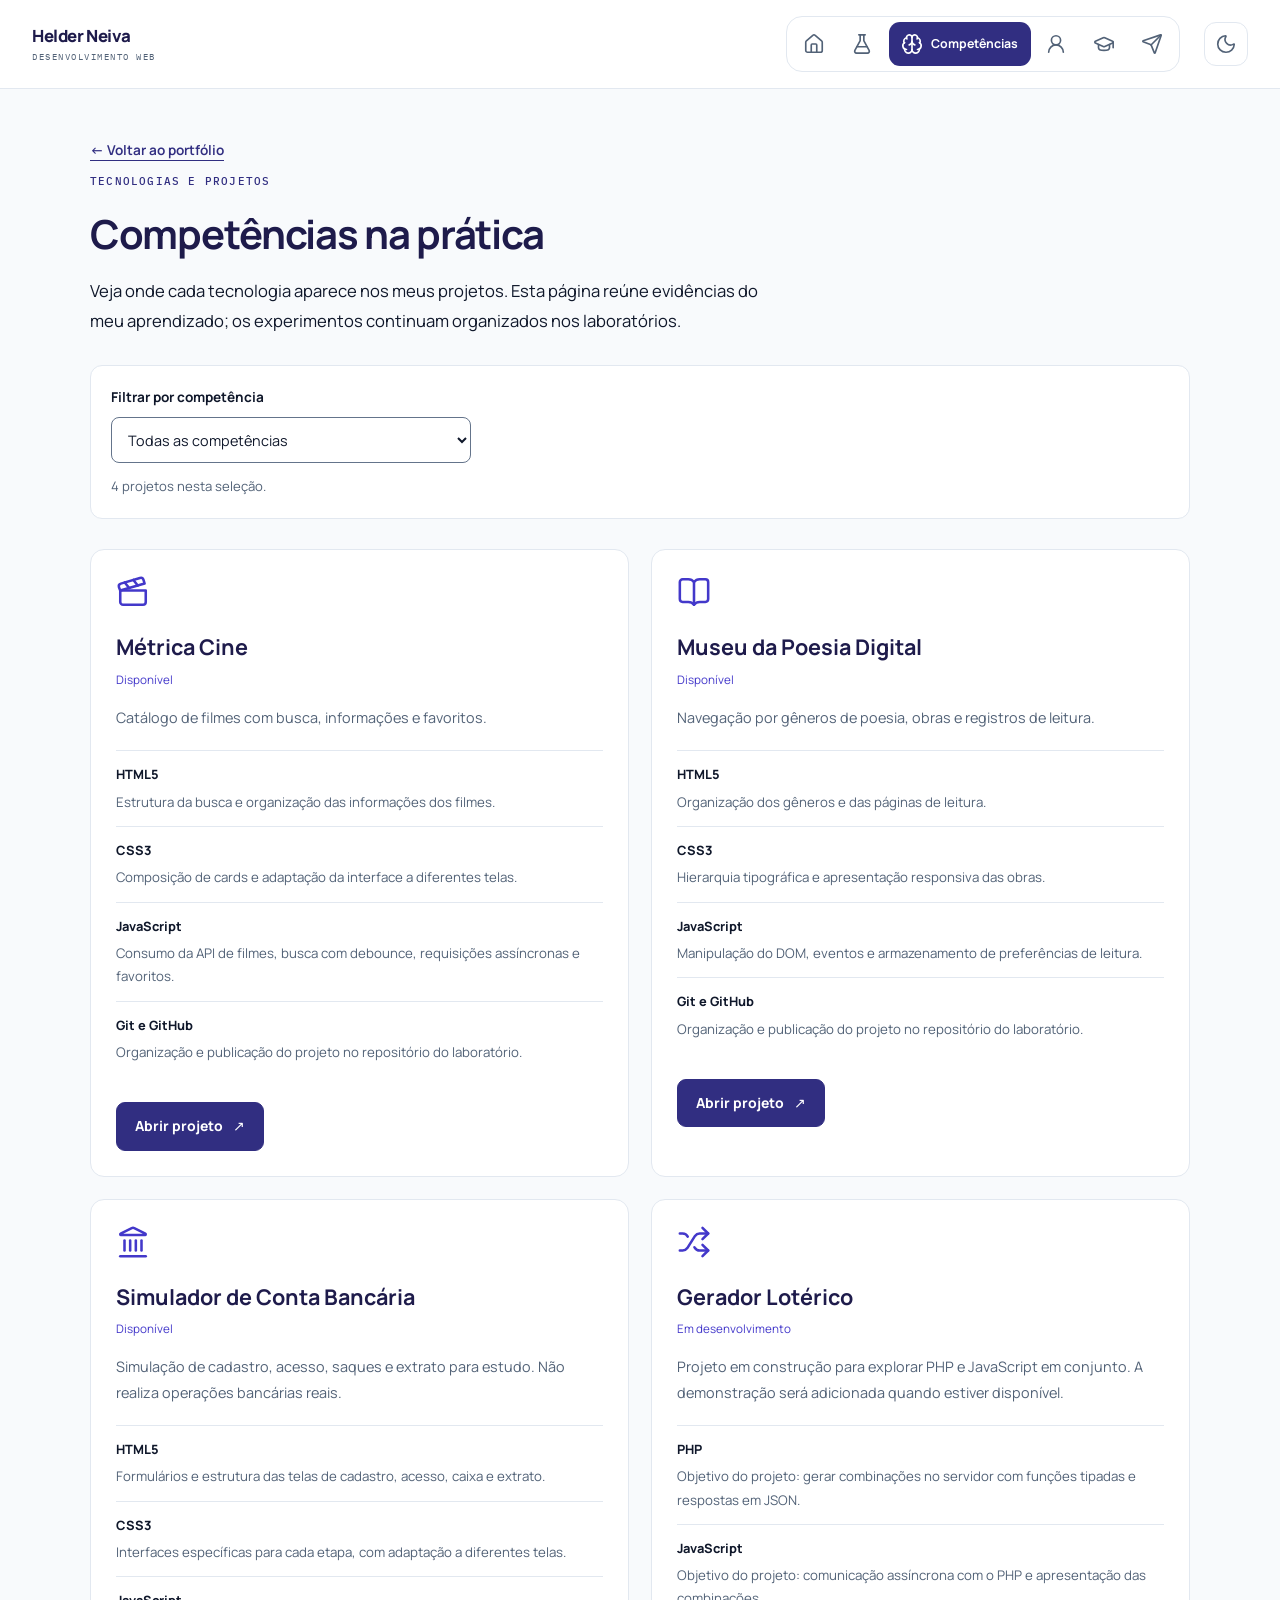
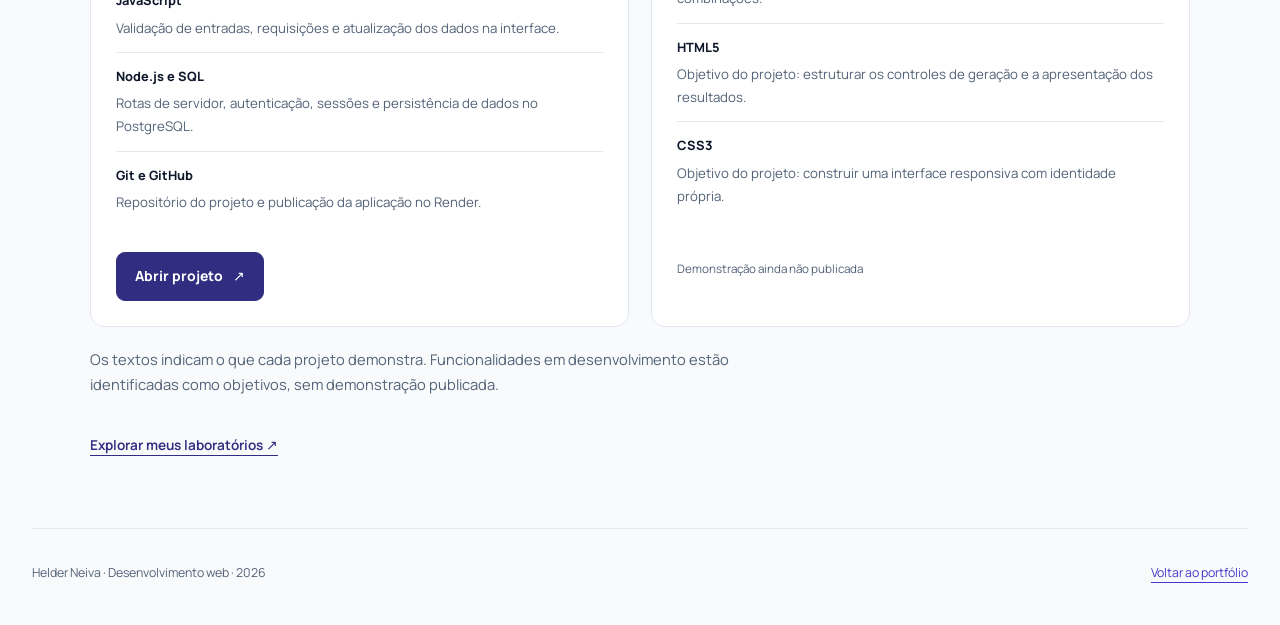
==== competencias.html @ f95e5474 "atualizacao" ====
<!DOCTYPE html>
<html lang="pt-BR">
<head>
    <meta charset="UTF-8">
    <meta name="viewport" content="width=device-width, initial-scale=1.0">
    <meta name="description" content="Projetos de Helder Neiva organizados por competência: interfaces, JavaScript, PHP, Node.js, SQL e Git.">
    <meta name="color-scheme" content="light dark">

    <meta property="og:type" content="website">
    <meta property="og:locale" content="pt_BR">
    <meta property="og:title" content="Helder Neiva | Desenvolvimento web">
    <meta property="og:description" content="Conheça meu percurso, minhas competências e meus laboratórios de programação.">

    <title>Competências na prática | Helder Neiva</title>

    <script src="scripts/tema.js"></script>

    <link rel="stylesheet" href="estilos/paleta.css">
    <link rel="stylesheet" href="estilos/style.css">

    <script src="scripts/lucide.js" defer></script>
    <script src="scripts/configuracao.js" defer></script>
    <script src="scripts/script.js" defer></script>
    <script src="scripts/competencias.js" defer></script>
</head>
<body>
    <a class="pular" href="#conteudo">Pular para o conteúdo</a>

    <header class="cabecalho">
        <div class="cabecalho-interno">
            <a class="assinatura" href="index.html#perfil">
                Helder Neiva
                <span>DESENVOLVIMENTO WEB</span>
            </a>

            <nav class="navegacao" aria-label="Navegação principal">
                <div class="menu-base">
                    <span class="indicador-menu" id="indicador-menu" aria-hidden="true"></span>

                    <ul class="menu">
                        <li>
                            <a class="item-menu" href="index.html#apresentacao" aria-label="Apresentação">
                                <span class="icone" data-lucide="house" aria-hidden="true"></span>
                                <span class="menu-texto">Apresentação</span>
                            </a>
                        </li>
                        <li>
                            <a class="item-menu" href="index.html#laboratorios" aria-label="Laboratórios">
                                <span class="icone" data-lucide="flask-conical" aria-hidden="true"></span>
                                <span class="menu-texto">Laboratórios</span>
                            </a>
                        </li>
                        <li>
                            <a class="item-menu" href="index.html#competencias" aria-label="Competências" aria-current="page">
                                <span class="icone" data-lucide="brain" aria-hidden="true"></span>
                                <span class="menu-texto">Competências</span>
                            </a>
                        </li>
                        <li>
                            <a class="item-menu" href="index.html#sobre" aria-label="Sobre">
                                <span class="icone" data-lucide="user-round" aria-hidden="true"></span>
                                <span class="menu-texto">Sobre</span>
                            </a>
                        </li>
                        <li>
                            <a class="item-menu" href="index.html#formacao" aria-label="Formação">
                                <span class="icone" data-lucide="graduation-cap" aria-hidden="true"></span>
                                <span class="menu-texto">Formação</span>
                            </a>
                        </li>
                        <li>
                            <a class="item-menu" href="index.html#contato" aria-label="Contato">
                                <span class="icone" data-lucide="send" aria-hidden="true"></span>
                                <span class="menu-texto">Contato</span>
                            </a>
                        </li>
                    </ul>
                </div>
            </nav>

            <button class="controle-tema" id="botao-tema" type="button" aria-label="Ativar tema escuro" aria-pressed="false">
                <span id="icone-tema" aria-hidden="true">
                    <span class="icone" data-lucide="moon"></span>
                </span>
            </button>
        </div>
    </header>

    <main class="pagina-competencias" id="conteudo" tabindex="-1">
        <a class="link-texto" href="index.html#competencias">← Voltar ao portfólio</a>

        <p class="marcador">TECNOLOGIAS E PROJETOS</p>
        <h1>Competências na prática</h1>
        <p class="introducao">Veja onde cada tecnologia aparece nos meus projetos. Esta página reúne evidências do meu aprendizado; os experimentos continuam organizados nos laboratórios.</p>

        <div class="filtros">
            <label for="filtro-tecnologia">Filtrar por competência</label>
            <select class="filtro-select" id="filtro-tecnologia">
                <option value="todos">Todas as competências</option>
                <option value="html">HTML5</option>
                <option value="css">CSS3</option>
                <option value="javascript">JavaScript</option>
                <option value="php">PHP</option>
                <option value="node-sql">Node.js e SQL</option>
                <option value="git">Git e GitHub</option>
            </select>

            <p class="contagem" id="contagem-projetos" role="status" aria-live="polite" aria-atomic="true">4 projetos nesta seleção.</p>

            <noscript>
                <p>Com o JavaScript desativado, todos os projetos e suas competências permanecem visíveis.</p>
            </noscript>
        </div>

        <div class="grade-evidencias">
            <article class="projeto-evidencia" data-tecnologias="html css javascript git">
                <span class="icone" data-lucide="clapperboard" aria-hidden="true"></span>
                <h2>Métrica Cine</h2>
                <span class="etiqueta">Disponível</span>
                <p>Catálogo de filmes com busca, informações e favoritos.</p>

                <dl class="evidencias">
                    <div data-evidencia="html">
                        <dt>HTML5</dt>
                        <dd>Estrutura da busca e organização das informações dos filmes.</dd>
                    </div>
                    <div data-evidencia="css">
                        <dt>CSS3</dt>
                        <dd>Composição de cards e adaptação da interface a diferentes telas.</dd>
                    </div>
                    <div data-evidencia="javascript">
                        <dt>JavaScript</dt>
                        <dd>Consumo da API de filmes, busca com debounce, requisições assíncronas e favoritos.</dd>
                    </div>
                    <div data-evidencia="git">
                        <dt>Git e GitHub</dt>
                        <dd>Organização e publicação do projeto no repositório do laboratório.</dd>
                    </div>
                </dl>

                <div class="acoes">
                    <a class="botao" href="https://helderneiva.github.io/laboratorio-javascript/projetos/metrica-cine/index.html" target="_blank" rel="noopener noreferrer">
                        Abrir projeto <span class="sr-only">Métrica Cine</span> ↗
                    </a>
                </div>
            </article>

            <article class="projeto-evidencia" data-tecnologias="html css javascript git">
                <span class="icone" data-lucide="book-open" aria-hidden="true"></span>
                <h2>Museu da Poesia Digital</h2>
                <span class="etiqueta">Disponível</span>
                <p>Navegação por gêneros de poesia, obras e registros de leitura.</p>

                <dl class="evidencias">
                    <div data-evidencia="html">
                        <dt>HTML5</dt>
                        <dd>Organização dos gêneros e das páginas de leitura.</dd>
                    </div>
                    <div data-evidencia="css">
                        <dt>CSS3</dt>
                        <dd>Hierarquia tipográfica e apresentação responsiva das obras.</dd>
                    </div>
                    <div data-evidencia="javascript">
                        <dt>JavaScript</dt>
                        <dd>Manipulação do DOM, eventos e armazenamento de preferências de leitura.</dd>
                    </div>
                    <div data-evidencia="git">
                        <dt>Git e GitHub</dt>
                        <dd>Organização e publicação do projeto no repositório do laboratório.</dd>
                    </div>
                </dl>

                <div class="acoes">
                    <a class="botao" href="https://helderneiva.github.io/laboratorio-javascript/projetos/museu-digital/index.html" target="_blank" rel="noopener noreferrer">
                        Abrir projeto <span class="sr-only">Museu da Poesia Digital</span> ↗
                    </a>
                </div>
            </article>

            <article class="projeto-evidencia" data-tecnologias="html css javascript node-sql git">
                <span class="icone" data-lucide="landmark" aria-hidden="true"></span>
                <h2>Simulador de Conta Bancária</h2>
                <span class="etiqueta">Disponível</span>
                <p>Simulação de cadastro, acesso, saques e extrato para estudo. Não realiza operações bancárias reais.</p>

                <dl class="evidencias">
                    <div data-evidencia="html">
                        <dt>HTML5</dt>
                        <dd>Formulários e estrutura das telas de cadastro, acesso, caixa e extrato.</dd>
                    </div>
                    <div data-evidencia="css">
                        <dt>CSS3</dt>
                        <dd>Interfaces específicas para cada etapa, com adaptação a diferentes telas.</dd>
                    </div>
                    <div data-evidencia="javascript">
                        <dt>JavaScript</dt>
                        <dd>Validação de entradas, requisições e atualização dos dados na interface.</dd>
                    </div>
                    <div data-evidencia="node-sql">
                        <dt>Node.js e SQL</dt>
                        <dd>Rotas de servidor, autenticação, sessões e persistência de dados no PostgreSQL.</dd>
                    </div>
                    <div data-evidencia="git">
                        <dt>Git e GitHub</dt>
                        <dd>Repositório do projeto e publicação da aplicação no Render.</dd>
                    </div>
                </dl>

                <div class="acoes">
                    <a class="botao" href="https://projeto-simulador-caixa.onrender.com/" target="_blank" rel="noopener noreferrer">
                        Abrir projeto <span class="sr-only">Simulador de Conta Bancária</span> ↗
                    </a>
                </div>
            </article>

            <article class="projeto-evidencia" data-tecnologias="php html css javascript">
                <span class="icone" data-lucide="shuffle" aria-hidden="true"></span>
                <h2>Gerador Lotérico</h2>
                <span class="etiqueta">Em desenvolvimento</span>
                <p>Projeto em construção para explorar PHP e JavaScript em conjunto. A demonstração será adicionada quando estiver disponível.</p>

                <dl class="evidencias">
                    <div data-evidencia="php">
                        <dt>PHP</dt>
                        <dd>Objetivo do projeto: gerar combinações no servidor com funções tipadas e respostas em JSON.</dd>
                    </div>
                    <div data-evidencia="javascript">
                        <dt>JavaScript</dt>
                        <dd>Objetivo do projeto: comunicação assíncrona com o PHP e apresentação das combinações.</dd>
                    </div>
                    <div data-evidencia="html">
                        <dt>HTML5</dt>
                        <dd>Objetivo do projeto: estruturar os controles de geração e a apresentação dos resultados.</dd>
                    </div>
                    <div data-evidencia="css">
                        <dt>CSS3</dt>
                        <dd>Objetivo do projeto: construir uma interface responsiva com identidade própria.</dd>
                    </div>
                </dl>

                <div class="acoes">
                    <span class="status-lab">Demonstração ainda não publicada</span>
                </div>
            </article>
        </div>

        <p class="texto-secao">Os textos indicam o que cada projeto demonstra. Funcionalidades em desenvolvimento estão identificadas como objetivos, sem demonstração publicada.</p>
        <a class="link-texto" href="index.html#laboratorios">Explorar meus laboratórios ↗</a>
    </main>

    <footer class="rodape">
        <p>Helder Neiva · Desenvolvimento web · <span id="ano">2026</span></p>
        <a href="index.html">Voltar ao portfólio</a>
    </footer>
</body>
</html>
---- estilos/paleta.css ----
@charset "UTF-8";

:root {
    color-scheme: light;

    --fonte: "Manrope", sans-serif;
    --mono: "IBM Plex Mono", monospace;
    --altura-menu: 88px;

    --tech-js: #F1E05A;
    --tech-ts: #3178C6;
    --tech-node: #5FA04E;
    --tech-php: #4F5D95;
    --tech-java: #B07219;
    --tech-python: #3572A5;
    --tech-sql: #E38C00;
    --tech-html: #E34C26;
    --tech-css: #563D7C;

    --fundo-principal: #F8FAFC;
    --fundo-card: #FFFFFF;
    --fundo-elevado: #F1F5F9;
    --fundo-campo: #FFFFFF;
    --fundo-hover: #EEF2FF;
    --fundo-menu: #FFFFFF;
    --fundo-selecionado: #E0E7FF;

    --borda: #E2E8F0;
    --borda-forte: #64748B;
    --borda-hover: #818CF8;
    --borda-ativa: #4338CA;

    --texto: #0F172A;
    --texto-inverso: #FFFFFF;
    --texto-secundario: #526277;
    --texto-placeholder: #526277;

    --destaque: #312E81;
    --destaque-inverso: #FFFFFF;
    --destaque-hover: #3730A3;
    --destaque-titulo: #1E1B4B;
    --link: #4338CA;
    --link-hover: #312E81;
    --foco: #4338CA;

    --menu-icone: #526277;
    --menu-icone-hover: #312E81;
    --menu-icone-ativo: #FFFFFF;
    --menu-fundo-ativo: #312E81;
    --menu-indicador: #6366F1;

    --botao-secundario-fundo: #EEF2FF;
    --botao-secundario-texto: #312E81;
    --botao-secundario-borda: #A5B4FC;

    --trilho-barra: #E2E8F0;
    --gradiente-inicio: #4338CA;
    --gradiente-meio: #3178C6;
    --gradiente-fim: #0E7490;
    --reflexo-barra: #FFFFFF55;

    --perfil-gradiente-inicio: #1E1B4B;
    --perfil-gradiente-meio: #312E81;
    --perfil-gradiente-fim: #4338CA;

    --sucesso: #166534;
    --sucesso-fundo: #F0FDF4;
    --erro: #B91C1C;
    --erro-fundo: #FEF2F2;
    --aviso: #854D0E;
    --aviso-fundo: #FEFCE8;

    --sombra: #0F172A12;
    --brilho-destaque: #4338CA1A;
    --fundo-sobreposicao: #0F172ABF;

    --titulo: var(--destaque-titulo);
    --complementar: var(--link);
    --trilho: var(--trilho-barra);
    --brilho: var(--brilho-destaque);
}

/* Mantém o tema automático mesmo quando o JavaScript está desativado. */
@media (prefers-color-scheme: dark) {
    :root:not([data-theme]) {
        color-scheme: dark;

        --fundo-principal: #0D1117;
        --fundo-card: #161B22;
        --fundo-elevado: #21262D;
        --fundo-campo: #0D1117;
        --fundo-hover: #1C2D41;
        --fundo-menu: #161B22;
        --fundo-selecionado: #19324F;

        --borda: #30363D;
        --borda-forte: #6E7681;
        --borda-hover: #58A6FF;
        --borda-ativa: #58A6FF;

        --texto: #C9D1D9;
        --texto-inverso: #0D1117;
        --texto-secundario: #9AA5B1;
        --texto-placeholder: #9AA5B1;

        --destaque: #58A6FF;
        --destaque-inverso: #0D1117;
        --destaque-hover: #79C0FF;
        --destaque-titulo: #F0F6FC;
        --link: #58A6FF;
        --link-hover: #A5D6FF;
        --foco: #58A6FF;

        --menu-icone: #9AA5B1;
        --menu-icone-hover: #C9D1D9;
        --menu-icone-ativo: #0D1117;
        --menu-fundo-ativo: #58A6FF;
        --menu-indicador: #79C0FF;

        --botao-secundario-fundo: #21262D;
        --botao-secundario-texto: #C9D1D9;
        --botao-secundario-borda: #6E7681;

        --trilho-barra: #30363D;
        --gradiente-inicio: #257DF2;
        --gradiente-meio: #58A6FF;
        --gradiente-fim: #79C0FF;
        --reflexo-barra: #FFFFFF40;

        --perfil-gradiente-inicio: #10234A;
        --perfil-gradiente-meio: #173D7A;
        --perfil-gradiente-fim: #1F6FEB;

        --sucesso: #7EE787;
        --sucesso-fundo: #11271B;
        --erro: #FF7B72;
        --erro-fundo: #321C20;
        --aviso: #E3B341;
        --aviso-fundo: #2D2517;

        --sombra: #00000040;
        --brilho-destaque: #58A6FF1F;
        --fundo-sobreposicao: #010409CC;
    }
}

html[data-theme="dark"] {
    color-scheme: dark;

    --fundo-principal: #0D1117;
    --fundo-card: #161B22;
    --fundo-elevado: #21262D;
    --fundo-campo: #0D1117;
    --fundo-hover: #1C2D41;
    --fundo-menu: #161B22;
    --fundo-selecionado: #19324F;

    --borda: #30363D;
    --borda-forte: #6E7681;
    --borda-hover: #58A6FF;
    --borda-ativa: #58A6FF;

    --texto: #C9D1D9;
    --texto-inverso: #0D1117;
    --texto-secundario: #9AA5B1;
    --texto-placeholder: #9AA5B1;

    --destaque: #58A6FF;
    --destaque-inverso: #0D1117;
    --destaque-hover: #79C0FF;
    --destaque-titulo: #F0F6FC;
    --link: #58A6FF;
    --link-hover: #A5D6FF;
    --foco: #58A6FF;

    --menu-icone: #9AA5B1;
    --menu-icone-hover: #C9D1D9;
    --menu-icone-ativo: #0D1117;
    --menu-fundo-ativo: #58A6FF;
    --menu-indicador: #79C0FF;

    --botao-secundario-fundo: #21262D;
    --botao-secundario-texto: #C9D1D9;
    --botao-secundario-borda: #6E7681;

    --trilho-barra: #30363D;
    --gradiente-inicio: #257DF2;
    --gradiente-meio: #58A6FF;
    --gradiente-fim: #79C0FF;
    --reflexo-barra: #FFFFFF40;

    --perfil-gradiente-inicio: #10234A;
    --perfil-gradiente-meio: #173D7A;
    --perfil-gradiente-fim: #1F6FEB;

    --sucesso: #7EE787;
    --sucesso-fundo: #11271B;
    --erro: #FF7B72;
    --erro-fundo: #321C20;
    --aviso: #E3B341;
    --aviso-fundo: #2D2517;

    --sombra: #00000040;
    --brilho-destaque: #58A6FF1F;
    --fundo-sobreposicao: #010409CC;
}
---- estilos/style.css ----
@charset "UTF-8";

@font-face {
    font-family: "Manrope";
    src: url("../fontes/Manrope-VariableFont_wght.ttf") format("truetype");
    font-weight: 200 800;
    font-style: normal;
    font-display: swap;
}

@font-face {
    font-family: "IBM Plex Mono";
    src: url("../fontes/IBMPlexMono-Regular.ttf") format("truetype");
    font-weight: 400;
    font-style: normal;
    font-display: swap;
}

@font-face {
    font-family: "IBM Plex Mono";
    src: url("../fontes/IBMPlexMono-Medium.ttf") format("truetype");
    font-weight: 500;
    font-style: normal;
    font-display: swap;
}

* {
    box-sizing: border-box;
}

html {
    scroll-behavior: smooth;
    scroll-padding-top: calc(var(--altura-menu) + 24px);
}

body {
    margin: 0;
    background: var(--fundo-principal);
    color: var(--texto);
    font: 400 1em/1.75 var(--fonte);
    font-synthesis: none;
}

h1, h2, h3, p, ul {
    margin: 0;
}

h1, h2, h3 {
    color: var(--titulo);
    line-height: 1.2;
}

a {
    color: var(--link);
    text-underline-offset: 5px;
}

a:hover {
    color: var(--link-hover);
}

button {
    font: inherit;
    cursor: pointer;
}

button, a, summary {
    -webkit-tap-highlight-color: transparent;
}

a:focus-visible, button:focus-visible {
    outline: 3px solid var(--foco);
    outline-offset: 4px;
}

main:focus {
    outline: none;
}

[hidden] {
    display: none !important;
}

img {
    display: block;
    max-width: 100%;
}

.icone {
    width: 22px;
    height: 22px;
    display: inline-block;
    flex-shrink: 0;
    fill: none;
    stroke: currentColor;
    stroke-width: 1.8;
    stroke-linecap: round;
    stroke-linejoin: round;
}

.sr-only {
    position: absolute;
    width: 1px;
    height: 1px;
    margin: -1px;
    overflow: hidden;
    clip-path: inset(50%);
    white-space: nowrap;
}

.pular {
    position: fixed;
    top: 12px;
    left: 20px;
    z-index: 100;
    padding: 12px 18px;
    background: var(--fundo-card);
    transform: translateY(-180%);
}

.pular:focus {
    transform: none;
}

.cabecalho {
    position: sticky;
    top: 0;
    z-index: 20;
    background: var(--fundo-menu);
    border-bottom: 1px solid var(--borda);
}

.cabecalho-interno {
    width: calc(100% - 64px);
    max-width: 1360px;
    min-height: 88px;
    margin: auto;
    display: flex;
    align-items: center;
    gap: 24px;
}

.assinatura {
    color: var(--titulo);
    text-decoration: none;
    font-size: 1.05em;
    font-weight: 800;
    letter-spacing: -.4px;
    line-height: 1.3;
}

.assinatura > span {
    display: block;
    margin-top: 5px;
    font: 400 .55em var(--mono);
    letter-spacing: 1.5px;
    color: var(--texto-secundario);
}

.cabecalho nav {
    margin-left: auto;
}

.menu {
    display: flex;
    gap: 8px;
    padding: 0;
    list-style: none;
}

.estrutura {
    display: grid;
    grid-template-columns: 320px minmax(0, 1fr);
    align-items: start;
    gap: 64px;
    width: calc(100% - 64px);
    max-width: 1360px;
    margin: 40px auto 60px;
}

.perfil {
    position: sticky;
    top: calc(var(--altura-menu) + 24px);
    overflow: hidden;
    background: var(--fundo-card);
    border: 1px solid var(--borda);
    border-radius: 20px;
    box-shadow: 0 18px 45px var(--sombra);
}

.perfil-capa {
    height: 118px;
    background: linear-gradient(125deg, var(--perfil-gradiente-inicio), var(--perfil-gradiente-meio), var(--perfil-gradiente-fim));
}

.retrato {
    display: block;
    position: relative;
    width: 170px;
    height: 170px;
    margin: -66px auto 0;
    padding: 0;
    border: 6px solid var(--fundo-card);
    border-radius: 50%;
    background: var(--fundo-elevado);
    box-shadow: 0 0 0 2px var(--destaque);
}

.retrato img {
    width: 100%;
    height: 100%;
    object-fit: cover;
    object-position: 50% 25%;
    border-radius: 50%;
}

.ampliar {
    position: absolute;
    right: -3px;
    bottom: 3px;
    display: grid;
    place-items: center;
    width: 34px;
    height: 34px;
    background: var(--destaque);
    color: var(--texto-inverso);
    border: 3px solid var(--fundo-card);
    border-radius: 50%;
}

.ampliar .icone {
    width: 16px;
    height: 16px;
}

.perfil-conteudo {
    padding: 28px;
}

.marcador {
    color: var(--destaque);
    font: 500 .68em/1.6 var(--mono);
    letter-spacing: 1.2px;
}

.perfil .marcador {
    font-size: .62em;
    text-align: center;
}

h1 {
    margin-top: 10px;
    font-size: 1.95em;
    letter-spacing: -1.3px;
    text-align: center;
}

.cargo {
    margin-top: 6px;
    color: var(--destaque);
    font-size: .9em;
    font-weight: 650;
    text-align: center;
}

.perfil-resumo {
    padding-top: 22px;
    margin-top: 22px;
    border-top: 1px solid var(--borda);
    color: var(--texto-secundario);
    font-size: .9em;
}

.perfil .link-texto {
    margin-top: 8px;
    font-size: .8em;
}

.disponibilidade {
    display: flex;
    gap: 9px;
    align-items: start;
    margin-top: 22px;
    padding: 13px;
    border-radius: 9px;
    background: var(--fundo-elevado);
    color: var(--texto);
    font-size: .77em;
}

.disponibilidade > span {
    width: 7px;
    height: 7px;
    flex-shrink: 0;
    margin-top: 7px;
    border-radius: 50%;
    background: var(--sucesso);
}

.redes {
    display: flex;
    gap: 10px;
    flex-wrap: wrap;
    margin-top: 20px;
}

.rede {
    display: flex;
    align-items: center;
    gap: 7px;
    min-height: 44px;
    padding: 5px 0;
    color: var(--texto-secundario);
    text-decoration: none;
    font-size: .8em;
}

.rede .icone {
    width: 18px;
    height: 18px;
}

.rede .icone:last-child {
    width: 14px;
    height: 14px;
}

.botao {
    display: inline-flex;
    align-items: center;
    justify-content: center;
    gap: 10px;
    min-height: 48px;
    padding: 11px 18px;
    border: 1px solid var(--destaque);
    border-radius: 9px;
    background: var(--destaque);
    color: var(--texto-inverso);
    font-size: .87em;
    font-weight: 750;
    text-decoration: none;
    transition: transform .2s, box-shadow .2s;
}

.botao:hover {
    color: var(--texto-inverso);
    transform: translateY(-2px);
    box-shadow: 0 8px 24px var(--brilho);
}

.botao .icone {
    width: 19px;
    height: 19px;
}

.botao-perfil {
    display: flex;
    margin-top: 12px;
}

.curriculo {
    justify-content: center;
    width: 100%;
}

.link-texto {
    display: inline-flex;
    align-items: center;
    gap: 8px;
    min-height: 44px;
    padding: 0;
    border: 0;
    background: transparent;
    color: var(--destaque);
    font-size: .85em;
    font-weight: 650;
    text-decoration: underline;
    text-underline-offset: 5px;
}

.link-texto:hover {
    color: var(--destaque-hover);
}

.link-texto .icone {
    width: 18px;
    height: 18px;
}

main {
    min-width: 0;
}

.apresentacao {
    padding: 28px 0 50px;
}

.apresentacao h2 {
    margin-top: 22px;
    max-width: 800px;
    font-size: 3.05em;
    letter-spacing: -2px;
    line-height: 1.15;
}

.apresentacao h2 > span {
    color: var(--destaque-titulo);
}

.introducao {
    max-width: 680px;
    margin-top: 26px;
    font-size: 1.04em;
}

.apoio {
    max-width: 650px;
    margin-top: 12px;
    color: var(--texto-secundario);
    font-size: .94em;
}

.acoes {
    display: flex;
    align-items: center;
    flex-wrap: wrap;
    gap: 20px;
    margin-top: 26px;
}

.pilares {
    display: flex;
    flex-wrap: wrap;
    gap: 22px;
    margin-top: 36px;
    color: var(--texto-secundario);
}

.pilares > span {
    display: inline-flex;
    align-items: center;
    gap: 8px;
    font-size: .79em;
}

.pilares .icone {
    width: 18px;
    height: 18px;
    color: var(--complementar);
}

.secao {
    padding: 42px 0;
    border-top: 1px solid var(--borda);
}

.titulo-secao {
    display: flex;
    align-items: center;
    gap: 15px;
}

.numero {
    align-self: start;
    margin-top: 4px;
    font: 400 .8em var(--mono);
    color: var(--texto-secundario);
}

.titulo-secao h2 {
    margin-top: 6px;
    font-size: 1.85em;
    letter-spacing: -.9px;
}

.texto-secao {
    max-width: 730px;
    margin: 20px 0 26px;
    color: var(--texto-secundario);
    font-size: .92em;
}

.grade-laboratorios {
    display: grid;
    grid-template-columns: 1.35fr 1fr;
    gap: 18px;
}

.laboratorio {
    min-width: 0;
    overflow: hidden;
    border: 1px solid var(--borda);
    border-radius: 14px;
    background: var(--fundo-card);
}

.lab-js {
    grid-row: span 2;
}

.capa-laboratorio {
    position: relative;
    isolation: isolate;
    display: flex;
    flex-direction: column;
    align-items: start;
    justify-content: end;
    width: 100%;
    min-height: 230px;
    padding: 25px;
    border: 0;
    text-align: left;
    background: linear-gradient(125deg, var(--perfil-gradiente-inicio), var(--perfil-gradiente-meio), var(--perfil-gradiente-fim));
    color: #fff4f8;
    overflow: hidden;
}

.capa-laboratorio::before {
    content: "";
    position: absolute;
    z-index: -1;
    inset: 0;
    background: repeating-linear-gradient(90deg, transparent 0 29px, #ffffff0a 30px 31px);
}

.capa-laboratorio strong {
    margin-top: 16px;
    color: var(--tech-js);
    font-size: 4.7em;
    letter-spacing: -5px;
    line-height: 1;
    transition: transform .3s;
}

.capa-laboratorio strong > span {
    color: #fff4f8;
}

.capa-laboratorio:hover strong {
    transform: translateX(8px);
}

.mini-janela {
    position: absolute;
    top: 17px;
    left: 23px;
    display: flex;
    gap: 5px;
}

.mini-janela > span {
    width: 6px;
    height: 6px;
    border-radius: 50%;
    background: #ffffff85;
}

.mini-legenda {
    font: 400 .58em var(--mono);
    letter-spacing: .5px;
}

.mini-rotulo {
    margin-top: 15px;
    font-size: .8em;
    font-weight: 650;
}

.mini-seta {
    position: absolute;
    right: 20px;
    bottom: 20px;
}

.laboratorio-conteudo {
    padding: 23px;
}

h3 {
    font-size: 1.08em;
    letter-spacing: -.25px;
}

.lab-js h3 {
    margin-top: 10px;
    font-size: 1.4em;
}

.laboratorio p {
    margin-top: 9px;
    color: var(--texto-secundario);
    font-size: .87em;
}

.status-lab {
    display: block;
    margin-top: 13px;
    color: var(--texto-secundario);
    font-size: .73em;
}

.publicado {
    margin-top: 0;
    font: 500 .6em var(--mono);
    color: var(--complementar);
    letter-spacing: .7px;
}

.lab-acoes {
    display: flex;
    flex-wrap: wrap;
    align-items: center;
    gap: 8px 18px;
    margin-top: 15px;
}

.lab-externo {
    display: inline-flex;
    align-items: center;
    min-height: 44px;
    font-size: .73em;
    color: var(--texto-secundario);
}

.laboratorio-menor {
    display: flex;
    align-items: start;
    padding: 23px;
    gap: 16px;
    background: var(--fundo-campo);
}

.laboratorio-menor .laboratorio-conteudo {
    padding: 0;
}

.lab-sigla {
    display: grid;
    place-items: center;
    flex-shrink: 0;
    width: 48px;
    height: 48px;
    border-radius: 12px;
    background: var(--fundo-elevado);
    color: var(--destaque);
    font-size: 1.15em;
    font-weight: 750;
}

.lab-python .lab-sigla {
    background: var(--fundo-elevado);
    color: var(--complementar);
}

.grade-competencias {
    display: grid;
    grid-template-columns: repeat(2, minmax(0, 1fr));
    gap: 18px;
}

.competencia {
    min-width: 0;
    position: relative;
    border: 1px solid var(--borda);
    border-radius: 12px;
    background: var(--fundo-card);
    transition: border-color .25s, transform .25s, box-shadow .25s;
}

.competencia:hover {
    border-color: var(--borda-hover);
    transform: translateY(-3px);
    box-shadow: 0 10px 28px var(--sombra);
}

.competencia-link {
    display: block;
    height: 100%;
    padding: 23px;
    border-radius: inherit;
    color: inherit;
    text-decoration: none;
}

.competencia-link:hover {
    color: inherit;
}

.competencia-titulo {
    display: flex;
    align-items: center;
    gap: 9px;
}

.competencia-titulo > .icone {
    width: 20px;
    height: 20px;
    color: var(--destaque);
}

.competencia-titulo h3 {
    font-size: .96em;
}

.competencia-titulo > span:last-child {
    margin-left: auto;
    color: var(--texto-secundario);
    font: 400 .65em var(--mono);
    white-space: nowrap;
}

.competencia-link > p {
    min-height: 50px;
    margin-top: 15px;
    color: var(--texto-secundario);
    font-size: .85em;
}

.barra {
    height: 11px;
    margin-top: 18px;
    background: var(--trilho);
    border-radius: 20px;
    overflow: hidden;
}

.barra > span {
    display: block;
    position: relative;
    height: 100%;
    border-radius: inherit;
    background: linear-gradient(100deg, var(--gradiente-inicio), var(--gradiente-meio), var(--gradiente-fim));
    overflow: hidden;
    background-size: 200% 100%;
    transform-origin: left;
    animation: fluxo 5s ease-in-out infinite;
    transition: transform 1.3s cubic-bezier(.2, .7, .2, 1);
    transition-delay: var(--atraso, 0ms);
}

.barra > span::after {
    content: "";
    position: absolute;
    inset: 0;
    background: linear-gradient(110deg, transparent 15%, var(--reflexo-barra) 50%, transparent 85%);
    transform: translateX(-120%);
    animation: brilho 6s ease-in-out infinite;
}

.nivel-3 {
    width: 75%;
}

.nivel-2 {
    width: 50%;
}

.competencia small {
    display: block;
    margin-top: 9px;
    font-size: .7em;
    color: var(--texto-secundario);
}

.competencia-link > .evidencia {
    min-height: 0;
    padding-top: 13px;
    margin-top: 15px;
    border-top: 1px solid var(--borda);
    font-size: .77em;
}

.aguardando .barra > span {
    transform: scaleX(0);
}

.barras-pausadas .barra > span, .barras-pausadas .barra > span::after {
    animation-play-state: paused;
}

.pausar {
    min-height: 44px;
    margin-top: 18px;
    padding: 8px 12px;
    border: 1px solid var(--borda);
    border-radius: 7px;
    background: transparent;
    color: var(--texto-secundario);
    font-size: .78em;
}

@keyframes fluxo {
    0%, 100% {
        background-position: 0 50%;
    }

    50% {
        background-position: 100% 50%;
    }
}

@keyframes brilho {
    0%, 25% {
        transform: translateX(-120%);
    }

    75%, 100% {
        transform: translateX(120%);
    }
}

.sobre-conteudo {
    max-width: 730px;
    margin-top: 25px;
}

.sobre-conteudo p {
    color: var(--texto-secundario);
    font-size: .96em;
}

.sobre-conteudo p + p {
    margin-top: 16px;
}

.sobre-conteudo strong {
    color: var(--texto);
    font-weight: 700;
}

.cursos {
    margin-top: 30px;
}

.curso {
    position: relative;
    display: grid;
    grid-template-columns: 160px minmax(0, 1fr);
    gap: 24px;
    margin-left: 6px;
    padding: 0 0 30px 26px;
    border-left: 1px solid var(--borda-forte);
}

.curso:last-child {
    padding-bottom: 0;
}

.curso::before {
    content: "";
    position: absolute;
    top: 5px;
    left: -5px;
    width: 9px;
    height: 9px;
    background: var(--destaque);
    border: 2px solid var(--fundo-principal);
    border-radius: 50%;
}

.periodo {
    padding-top: 4px;
    color: var(--texto-secundario);
    font: 400 .64em/1.6 var(--mono);
}

.curso p {
    margin-top: 7px;
    color: var(--texto-secundario);
    font-size: .87em;
}

.etiqueta {
    display: inline-block;
    margin-top: 11px;
    color: var(--complementar);
    font-size: .73em;
}

.contato {
    padding: 38px;
    border: 1px solid var(--borda);
    border-radius: 16px;
    background: radial-gradient(ellipse at 100% 100%, var(--brilho), transparent 70%), var(--fundo-card);
}

.contato h2 {
    margin-top: 15px;
    font-size: 2.05em;
    letter-spacing: -1px;
}

.contato h2 > span {
    color: var(--destaque);
}

.contato > p:not(.marcador) {
    max-width: 650px;
    margin-top: 18px;
    color: var(--texto-secundario);
    font-size: .92em;
}

.contato > .nota-configuracao {
    font-size: .76em !important;
}

.rodape {
    display: flex;
    flex-wrap: wrap;
    justify-content: space-between;
    align-items: center;
    gap: 15px;
    width: calc(100% - 64px);
    max-width: 1360px;
    margin: auto;
    padding: 22px 0 30px;
    border-top: 1px solid var(--borda);
    color: var(--texto-secundario);
    font-size: .77em;
}

.rodape a {
    display: inline-flex;
    align-items: center;
    min-height: 44px;
}

html.janela-aberta {
    overflow: hidden;
    scrollbar-gutter: stable;
}

.visualizador {
    width: calc(100% - 40px);
    max-width: 1240px;
    height: calc(100dvh - 40px);
    max-height: 940px;
    margin: auto;
    padding: 0;
    border: 1px solid var(--borda);
    border-radius: 14px;
    background: var(--fundo-card);
    color: var(--texto);
    overflow: hidden;
    box-shadow: 0 25px 100px #00000066;
}

.visualizador[open] {
    display: flex;
    flex-direction: column;
}

.visualizador::backdrop {
    background: var(--fundo-sobreposicao);
    backdrop-filter: blur(6px);
}

.visualizador-topo, .visualizador-base {
    display: flex;
    align-items: center;
    justify-content: space-between;
    gap: 18px;
    padding: 14px 20px;
    flex-shrink: 0;
}

.visualizador-topo {
    border-bottom: 1px solid var(--borda);
}

.visualizador-topo h2 {
    margin-top: 4px;
    font-size: 1.1em;
}

.fechar {
    display: grid;
    place-items: center;
    width: 44px;
    height: 44px;
    flex-shrink: 0;
    border: 1px solid var(--borda);
    border-radius: 8px;
    background: var(--fundo-elevado);
    color: var(--texto);
}

.visualizador-corpo {
    position: relative;
    flex: 1;
    min-height: 0;
    background: var(--fundo-principal);
}

.visualizador iframe {
    display: block;
    width: 100%;
    height: 100%;
    border: 0;
    background: var(--fundo-card);
}

#imagem-ampliada {
    width: 100%;
    height: 100%;
    padding: 12px;
    object-fit: contain;
}

.estado-visualizador {
    position: absolute;
    top: 12px;
    left: 50%;
    z-index: 1;
    transform: translateX(-50%);
    width: max-content;
    max-width: calc(100% - 24px);
    padding: 8px 12px;
    border: 1px solid var(--borda);
    border-radius: 7px;
    background: var(--fundo-card);
    color: var(--texto-secundario);
    font-size: .84em;
    text-align: center;
    pointer-events: none;
}

.visualizador-base {
    border-top: 1px solid var(--borda);
}

.visualizador-base p {
    color: var(--texto-secundario);
    font-size: .73em;
}

.visualizador-base .link-texto {
    flex-shrink: 0;
}

@media (max-height: 850px) {
    .perfil {
        position: static;
    }
}

@media (max-width: 1150px) {
    .estrutura {
        grid-template-columns: 290px minmax(0, 1fr);
        gap: 36px;
    }

    .perfil-conteudo {
        padding: 24px;
    }

    .apresentacao h2 {
        font-size: 2.65em;
    }

    .laboratorio-menor {
        display: block;
        padding: 20px;
    }

    .lab-sigla {
        margin-bottom: 14px;
    }

    .curso {
        grid-template-columns: 130px minmax(0, 1fr);
        gap: 16px;
    }
}

@media (max-width: 950px) {
    .estrutura {
        grid-template-columns: 260px minmax(0, 1fr);
        gap: 28px;
        width: calc(100% - 40px);
    }

    .cabecalho-interno, .rodape {
        width: calc(100% - 40px);
    }

    .assinatura {
        font-size: .95em;
    }

    .assinatura > span {
        display: none;
    }

    .grade-laboratorios, .grade-competencias {
        grid-template-columns: 1fr;
    }

    .lab-js {
        grid-row: auto;
    }

    .laboratorio-menor {
        display: flex;
    }

    .lab-sigla {
        margin-bottom: 0;
    }

    .apresentacao h2 {
        font-size: 2.3em;
    }

    .curso {
        grid-template-columns: 1fr;
        gap: 8px;
    }

    .contato {
        padding: 26px;
    }

    .perfil {
        position: static;
    }
}

@media (max-width: 720px) {
    .cabecalho-interno {
        width: calc(100% - 24px);
        min-height: 74px;
        gap: 10px;
    }

    .assinatura {
        display: none;
    }

    .cabecalho nav {
        margin: 0 auto;
    }

    .menu {
        gap: 5px;
    }

    .item-menu, .controle-tema {
        width: 40px;
        height: 42px;
        border-radius: 9px;
    }

    .item-menu .icone, .controle-tema .icone {
        width: 20px;
        height: 20px;
    }

    .dica {
        display: none;
    }

    .estrutura {
        grid-template-columns: 1fr;
        gap: 20px;
        width: calc(100% - 32px);
        margin-top: 22px;
    }

    .perfil {
        max-width: 560px;
        width: 100%;
        margin-inline: auto;
    }

    .perfil-conteudo {
        padding: 28px;
    }

    .redes {
        justify-content: center;
    }

    .perfil .link-texto {
        justify-content: center;
        width: 100%;
    }

    .apresentacao {
        padding: 30px 0 38px;
    }

    .apresentacao h2 {
        font-size: 2.5em;
        letter-spacing: -1.5px;
    }

    .grade-competencias {
        grid-template-columns: repeat(2, minmax(0, 1fr));
    }

    .secao {
        padding: 34px 0;
    }

    .contato {
        padding: 26px;
    }

    .rodape {
        width: calc(100% - 32px);
    }

    .visualizador {
        width: calc(100% - 16px);
        height: calc(100dvh - 16px);
        max-height: none;
    }

    .visualizador-topo, .visualizador-base {
        padding: 12px;
    }

    .visualizador-base {
        flex-direction: column;
        align-items: stretch;
        gap: 5px;
    }
}

@media (max-width: 480px) {
    .grade-competencias {
        grid-template-columns: 1fr;
    }

    .apresentacao h2 {
        font-size: 2.05em;
    }

    .titulo-secao h2 {
        font-size: 1.55em;
    }

    .introducao {
        font-size: .98em;
    }

    .acoes {
        align-items: start;
        flex-direction: column;
        gap: 10px;
    }

    .pilares {
        gap: 12px;
    }

    .pilares > span {
        font-size: .74em;
    }

    .competencia-link > p {
        min-height: 0;
    }

    .contato {
        padding: 23px;
    }

    .contato h2 {
        font-size: 1.75em;
    }

    .laboratorio-menor {
        gap: 13px;
    }

    .lab-sigla {
        width: 42px;
        height: 42px;
    }

    .visualizador-topo h2 {
        font-size: 1em;
    }
}

@media (max-width: 359px) {
    .menu {
        gap: 3px;
    }

    .item-menu, .controle-tema {
        width: 34px;
        height: 40px;
    }

    .cabecalho-interno {
        gap: 5px;
    }
}

@media (prefers-reduced-motion: reduce) {
    html {
        scroll-behavior: auto;
    }

    *, *::before, *::after {
        animation: none !important;
        transition: none !important;
    }

    .aguardando .barra > span, .item-menu:hover, .botao:hover, .capa-laboratorio:hover strong {
        transform: none;
    }

    .barra > span::after {
        display: none;
    }
}

@media print {
    :root, html[data-theme="dark"] {
        --fundo-principal: #ffffff;
        --fundo-card: #ffffff;
        --fundo-elevado: #f4f4f4;
        --titulo: #111111;
        --texto: #222222;
        --texto-secundario: #444444;
        --borda: #bbbbbb;
        --destaque: #512ba7;
        --complementar: #526c16;
    }

    .cabecalho, .visualizador, .ampliar, .pausar {
        display: none !important;
    }

    .estrutura {
        display: block;
        width: 100%;
    }

    .perfil {
        position: static;
        max-width: none;
        margin-bottom: 30px;
        box-shadow: none;
    }

    .barra > span {
        animation: none;
        transform: none;
        print-color-adjust: exact;
    }

    article {
        break-inside: avoid;
    }
}

/* Identificação das tecnologias. */
.competencia:nth-child(1) {
    --cor-tecnologia: var(--tech-html);
}

.competencia:nth-child(2) {
    --cor-tecnologia: var(--tech-css);
}

.competencia:nth-child(3) {
    --cor-tecnologia: var(--tech-js);
}

.competencia:nth-child(4) {
    --cor-tecnologia: var(--tech-php);
}

.competencia:nth-child(5) {
    --cor-tecnologia: var(--tech-node);
}

.competencia:nth-child(6) {
    --cor-tecnologia: var(--menu-icone);
}

.competencia-titulo h3::before {
    content: "";
    display: inline-block;
    width: 8px;
    height: 8px;
    margin-right: 7px;
    border-radius: 50%;
    background: var(--cor-tecnologia);
}

/* Menu expansível. */
.menu-base {
    position: relative;
    padding: 5px;
    border: 1px solid var(--borda);
    border-radius: 16px;
    background: var(--fundo-card);
}

.menu {
    position: relative;
    gap: 4px;
}

.item-menu, .controle-tema {
    position: relative;
    display: flex;
    align-items: center;
    justify-content: center;
    flex-shrink: 0;
    width: 44px;
    height: 44px;
    border: 0;
    border-radius: 11px;
    background: transparent;
    color: var(--menu-icone);
    text-decoration: none;
    transition: width .3s, color .2s, transform .2s;
}

.item-menu .icone {
    transition: transform .25s;
}

.item-menu:hover .icone {
    transform: translateY(-3px);
}

.item-menu:hover {
    color: var(--menu-icone-hover);
}

.item-menu[aria-current] {
    width: 142px;
    color: var(--menu-icone-ativo);
    background: var(--menu-fundo-ativo);
}

.menu-texto {
    max-width: 0;
    overflow: hidden;
    opacity: 0;
    white-space: nowrap;
    font-size: .77em;
    font-weight: 700;
    transition: max-width .3s, opacity .2s, margin .3s;
}

.item-menu[aria-current] .menu-texto {
    max-width: 110px;
    margin-left: 8px;
    opacity: 1;
}

.indicador-menu {
    display: none;
    position: absolute;
    top: 5px;
    left: 5px;
    height: 44px;
    border-radius: 11px;
    background: var(--menu-fundo-ativo);
    pointer-events: none;
    transition: transform .3s, width .3s;
}

.menu-pronto .indicador-menu {
    display: block;
}

.menu-pronto .item-menu[aria-current] {
    background: transparent;
}

.controle-tema {
    border: 1px solid var(--borda);
    border-radius: 12px;
    background: var(--fundo-card);
}

.controle-tema:hover {
    color: var(--link);
    background: var(--fundo-hover);
}

#icone-tema {
    display: flex;
}

.ver-projetos {
    display: flex;
    justify-content: space-between;
    align-items: center;
    margin-top: 15px;
    color: var(--link);
    font-size: .8em;
    font-weight: 700;
}

/* Formulário. */
.contato {
    display: grid;
    grid-template-columns: 1fr;
    gap: 30px;
}

.contato-apresentacao > p:not(.marcador) {
    margin-top: 18px;
    color: var(--texto-secundario);
    font-size: .92em;
}

.formulario {
    min-width: 0;
    padding-top: 25px;
    border-top: 1px solid var(--borda);
}

.formulario h3 {
    margin-bottom: 20px;
}

.campos-duplos {
    display: grid;
    grid-template-columns: 1fr 1fr;
    gap: 18px;
}

.campo {
    display: grid;
    gap: 7px;
    margin-bottom: 17px;
}

.campo label {
    color: var(--texto);
    font-size: .83em;
    font-weight: 650;
}

.opcional {
    color: var(--texto-secundario);
    font-weight: 400;
}

.campo input, .campo textarea, .filtro-select {
    width: 100%;
    min-width: 0;
    min-height: 46px;
    padding: 11px 12px;
    border: 1px solid var(--borda-forte);
    border-radius: 8px;
    background: var(--fundo-campo);
    color: var(--texto);
    font: 400 .9em/1.5 var(--fonte);
}

.campo textarea {
    min-height: 140px;
    resize: vertical;
}

.campo input:focus-visible, .campo textarea:focus-visible, .filtro-select:focus-visible {
    outline: 3px solid var(--foco);
    outline-offset: 4px;
}

.campo [aria-invalid="true"] {
    border-color: var(--erro);
}

.erro-campo {
    color: var(--erro);
    font-size: .78em;
}

.erro-campo:empty {
    display: none;
}

.aviso-envio {
    margin-bottom: 17px;
    color: var(--texto-secundario);
    font-size: .76em;
}

.resultado-envio {
    margin-top: 15px;
    font-size: .84em;
}

.resultado-envio[data-estado="sucesso"] {
    padding: 12px;
    color: var(--sucesso);
    background: var(--sucesso-fundo);
    border-radius: 7px;
}

.resultado-envio[data-estado="erro"] {
    padding: 12px;
    color: var(--erro);
    background: var(--erro-fundo);
    border-radius: 7px;
}

button:disabled {
    cursor: not-allowed;
}

.botao:disabled {
    box-shadow: none;
    transform: none;
    background: var(--fundo-elevado);
    color: var(--texto-secundario);
    border-color: var(--borda-forte);
}

/* Página de competências. */
.pagina-competencias {
    width: calc(100% - 64px);
    max-width: 1100px;
    margin: 40px auto 60px;
}

.pagina-competencias h1 {
    margin-top: 20px;
    text-align: left;
    font-size: 2.5em;
}

.pagina-competencias .introducao {
    margin-top: 18px;
}

.filtros {
    margin: 30px 0;
    padding: 20px;
    border: 1px solid var(--borda);
    border-radius: 12px;
    background: var(--fundo-card);
}

.filtros label {
    display: block;
    margin-bottom: 8px;
    font-size: .85em;
    font-weight: 700;
}

.filtro-select {
    max-width: 360px;
}

.contagem {
    margin-top: 12px;
    color: var(--texto-secundario);
    font-size: .82em;
}

.grade-evidencias {
    display: grid;
    grid-template-columns: repeat(2, minmax(0, 1fr));
    gap: 22px;
}

.projeto-evidencia {
    min-width: 0;
    padding: 25px;
    border: 1px solid var(--borda);
    border-radius: 14px;
    background: var(--fundo-card);
}

.projeto-evidencia > .icone {
    width: 34px;
    height: 34px;
    margin-bottom: 17px;
    color: var(--link);
}

.projeto-evidencia h2 {
    font-size: 1.35em;
}

.projeto-evidencia > p {
    margin-top: 13px;
    color: var(--texto-secundario);
    font-size: .9em;
}

.projeto-evidencia .etiqueta {
    margin-top: 10px;
}

.evidencias {
    margin: 20px 0 0;
}

.evidencias > div {
    padding: 12px 0;
    border-top: 1px solid var(--borda);
}

.evidencias dt {
    font-size: .8em;
    font-weight: 750;
    color: var(--texto);
}

.evidencias dd {
    margin: 5px 0 0;
    color: var(--texto-secundario);
    font-size: .83em;
}

.projeto-evidencia .acoes {
    gap: 10px 20px;
}

@media (max-width: 950px) {
    .cabecalho-interno {
        gap: 14px;
    }

    .item-menu[aria-current] {
        width: 122px;
    }

    .menu-texto {
        font-size: .7em;
    }

    .item-menu, .controle-tema {
        width: 40px;
    }
}

@media (max-width: 720px) {
    .menu-base {
        padding: 4px;
        border-radius: 12px;
    }

    .item-menu, .controle-tema, .item-menu[aria-current] {
        width: 38px;
        height: 42px;
    }

    .item-menu[aria-current] .menu-texto {
        max-width: 0;
        margin: 0;
        opacity: 0;
    }

    .indicador-menu {
        top: 4px;
        left: 4px;
        height: 42px;
    }

    .menu {
        gap: 2px;
    }

    .pagina-competencias {
        width: calc(100% - 32px);
        margin-top: 25px;
    }

    .pagina-competencias h1 {
        font-size: 2em;
    }

    .grade-evidencias {
        grid-template-columns: 1fr;
    }
}

@media (max-width: 480px) {
    .campos-duplos {
        grid-template-columns: 1fr;
        gap: 0;
    }
}

@media (max-width: 359px) {
    .item-menu, .controle-tema, .item-menu[aria-current] {
        width: 33px;
        height: 40px;
    }

    .indicador-menu {
        height: 40px;
    }
}

@media (prefers-reduced-motion: reduce) {
    .competencia:hover, .item-menu:hover .icone {
        transform: none;
    }
}
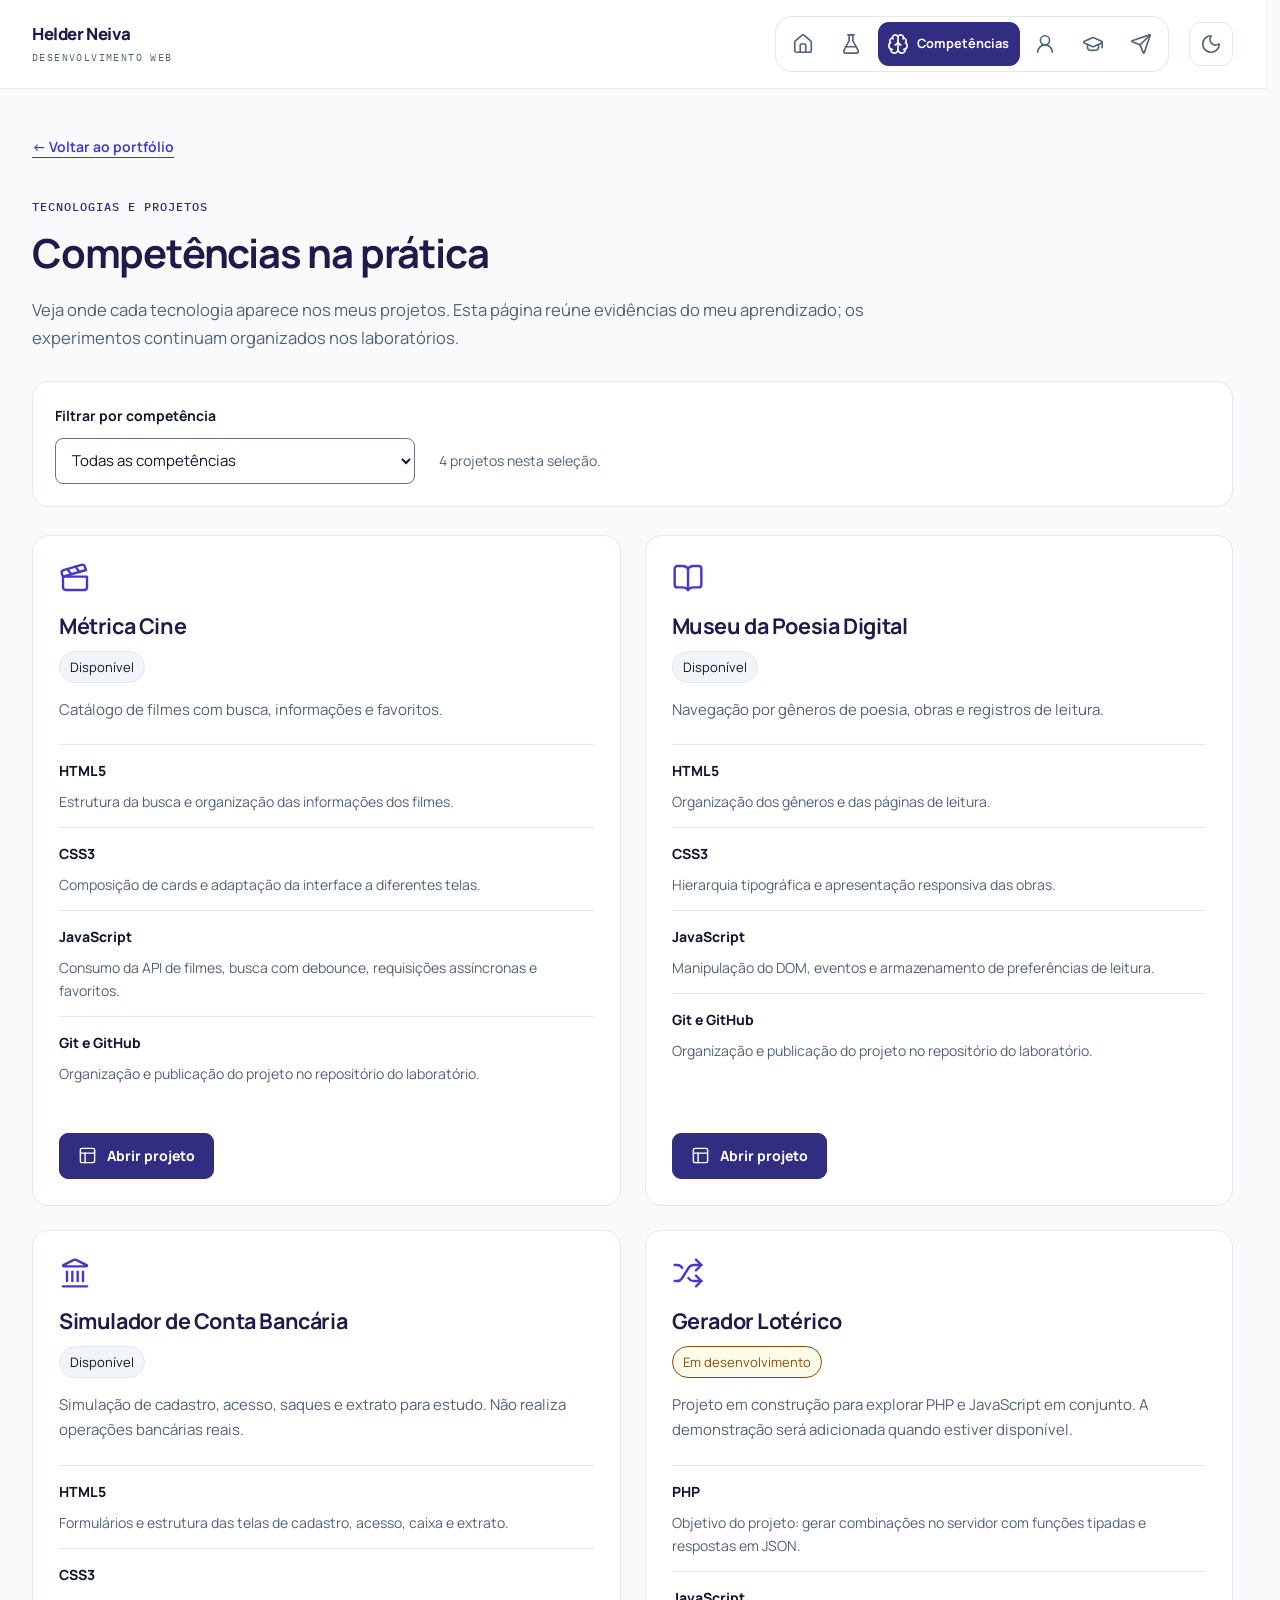
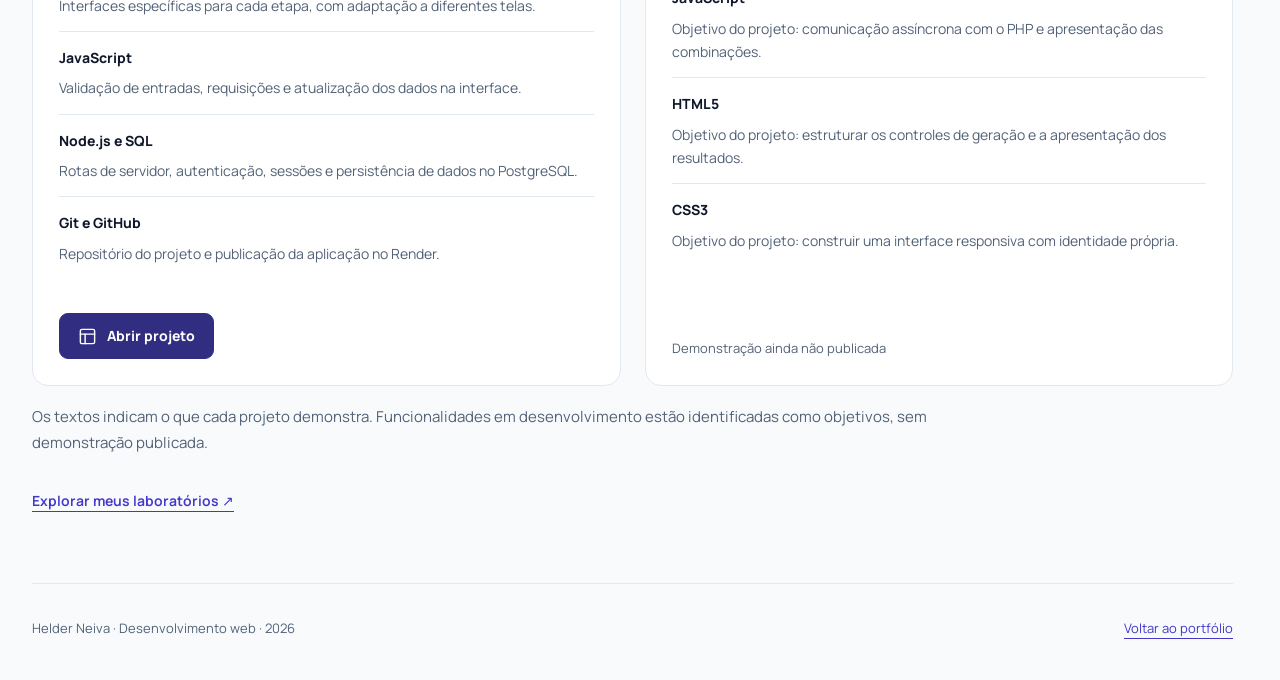
==== commit 332e6c6b: "tentando finalizar" ====
--- a/competencias.html
+++ b/competencias.html
@@ -5,11 +5,12 @@
     <meta name="viewport" content="width=device-width, initial-scale=1.0">
     <meta name="description" content="Projetos de Helder Neiva organizados por competência: interfaces, JavaScript, PHP, Node.js, SQL e Git.">
     <meta name="color-scheme" content="light dark">
-
     <meta property="og:type" content="website">
     <meta property="og:locale" content="pt_BR">
-    <meta property="og:title" content="Helder Neiva | Desenvolvimento web">
-    <meta property="og:description" content="Conheça meu percurso, minhas competências e meus laboratórios de programação.">
+    <meta property="og:title" content="Competências na prática | Helder Neiva">
+    <meta property="og:description" content="Veja como aplico HTML, CSS, JavaScript, PHP, Node.js, SQL e Git nos meus projetos.">
+
+    <link rel="icon" href="favicon.ico" type="image/x-icon">
 
     <title>Competências na prática | Helder Neiva</title>
 
@@ -17,6 +18,7 @@
 
     <link rel="stylesheet" href="estilos/paleta.css">
     <link rel="stylesheet" href="estilos/style.css">
+    <link rel="stylesheet" href="estilos/competencias.css">
 
     <script src="scripts/lucide.js" defer></script>
     <script src="scripts/configuracao.js" defer></script>
@@ -42,36 +44,42 @@
                             <a class="item-menu" href="index.html#apresentacao" aria-label="Apresentação">
                                 <span class="icone" data-lucide="house" aria-hidden="true"></span>
                                 <span class="menu-texto">Apresentação</span>
+                                <span class="menu-dica" aria-hidden="true">Apresentação</span>
                             </a>
                         </li>
                         <li>
                             <a class="item-menu" href="index.html#laboratorios" aria-label="Laboratórios">
                                 <span class="icone" data-lucide="flask-conical" aria-hidden="true"></span>
                                 <span class="menu-texto">Laboratórios</span>
+                                <span class="menu-dica" aria-hidden="true">Laboratórios</span>
                             </a>
                         </li>
                         <li>
                             <a class="item-menu" href="index.html#competencias" aria-label="Competências" aria-current="page">
                                 <span class="icone" data-lucide="brain" aria-hidden="true"></span>
                                 <span class="menu-texto">Competências</span>
+                                <span class="menu-dica" aria-hidden="true">Competências</span>
                             </a>
                         </li>
                         <li>
                             <a class="item-menu" href="index.html#sobre" aria-label="Sobre">
                                 <span class="icone" data-lucide="user-round" aria-hidden="true"></span>
                                 <span class="menu-texto">Sobre</span>
+                                <span class="menu-dica" aria-hidden="true">Sobre</span>
                             </a>
                         </li>
                         <li>
                             <a class="item-menu" href="index.html#formacao" aria-label="Formação">
                                 <span class="icone" data-lucide="graduation-cap" aria-hidden="true"></span>
                                 <span class="menu-texto">Formação</span>
+                                <span class="menu-dica" aria-hidden="true">Formação</span>
                             </a>
                         </li>
                         <li>
                             <a class="item-menu" href="index.html#contato" aria-label="Contato">
                                 <span class="icone" data-lucide="send" aria-hidden="true"></span>
                                 <span class="menu-texto">Contato</span>
+                                <span class="menu-dica" aria-hidden="true">Contato</span>
                             </a>
                         </li>
                     </ul>
@@ -140,7 +148,9 @@
 
                 <div class="acoes">
                     <a class="botao" href="https://helderneiva.github.io/laboratorio-javascript/projetos/metrica-cine/index.html" target="_blank" rel="noopener noreferrer">
-                        Abrir projeto <span class="sr-only">Métrica Cine</span> ↗
+                        <span class="icone" data-lucide="panels-top-left" aria-hidden="true"></span>
+                        Abrir projeto
+                        <span class="sr-only">Métrica Cine</span>
                     </a>
                 </div>
             </article>
@@ -172,7 +182,9 @@
 
                 <div class="acoes">
                     <a class="botao" href="https://helderneiva.github.io/laboratorio-javascript/projetos/museu-digital/index.html" target="_blank" rel="noopener noreferrer">
-                        Abrir projeto <span class="sr-only">Museu da Poesia Digital</span> ↗
+                        <span class="icone" data-lucide="panels-top-left" aria-hidden="true"></span>
+                        Abrir projeto
+                        <span class="sr-only">Museu da Poesia Digital</span>
                     </a>
                 </div>
             </article>
@@ -208,7 +220,9 @@
 
                 <div class="acoes">
                     <a class="botao" href="https://projeto-simulador-caixa.onrender.com/" target="_blank" rel="noopener noreferrer">
-                        Abrir projeto <span class="sr-only">Simulador de Conta Bancária</span> ↗
+                        <span class="icone" data-lucide="panels-top-left" aria-hidden="true"></span>
+                        Abrir projeto
+                        <span class="sr-only">Simulador de Conta Bancária</span>
                     </a>
                 </div>
             </article>
--- a/estilos/paleta.css
+++ b/estilos/paleta.css
@@ -5,7 +5,19 @@
 
     --fonte: "Manrope", sans-serif;
     --mono: "IBM Plex Mono", monospace;
+
     --altura-menu: 88px;
+    --largura-conteudo: 1280px;
+    --recuo-lateral: 32px;
+    --raio-card: 16px;
+
+    --barra-inicio: #4338CA;
+    --barra-meio: #2563EB;
+    --barra-fim: #0E7490;
+
+    --lab-js-capa: linear-gradient(125deg, #182019 0%, #5B6322 55%, #AA8A26 100%);
+    --lab-php-capa: linear-gradient(125deg, #191A31 0%, #535092 55%, #9668CA 100%);
+    --lab-python-capa: linear-gradient(125deg, #10253C 0%, #1A668D 55%, #299AAB 100%);
 
     --tech-js: #F1E05A;
     --tech-ts: #3178C6;
@@ -39,6 +51,7 @@
     --destaque-inverso: #FFFFFF;
     --destaque-hover: #3730A3;
     --destaque-titulo: #1E1B4B;
+
     --link: #4338CA;
     --link-hover: #312E81;
     --foco: #4338CA;
@@ -107,6 +120,7 @@
         --destaque-inverso: #0D1117;
         --destaque-hover: #79C0FF;
         --destaque-titulo: #F0F6FC;
+
         --link: #58A6FF;
         --link-hover: #A5D6FF;
         --foco: #58A6FF;
@@ -122,6 +136,9 @@
         --botao-secundario-borda: #6E7681;
 
         --trilho-barra: #30363D;
+        --barra-inicio: #58A6FF;
+        --barra-meio: #7B9FFF;
+        --barra-fim: #3DD6D0;
         --gradiente-inicio: #257DF2;
         --gradiente-meio: #58A6FF;
         --gradiente-fim: #79C0FF;
@@ -169,6 +186,7 @@
     --destaque-inverso: #0D1117;
     --destaque-hover: #79C0FF;
     --destaque-titulo: #F0F6FC;
+
     --link: #58A6FF;
     --link-hover: #A5D6FF;
     --foco: #58A6FF;
@@ -184,6 +202,9 @@
     --botao-secundario-borda: #6E7681;
 
     --trilho-barra: #30363D;
+    --barra-inicio: #58A6FF;
+    --barra-meio: #7B9FFF;
+    --barra-fim: #3DD6D0;
     --gradiente-inicio: #257DF2;
     --gradiente-meio: #58A6FF;
     --gradiente-fim: #79C0FF;
--- a/estilos/style.css
+++ b/estilos/style.css
@@ -30,24 +30,24 @@
 
 html {
     scroll-behavior: smooth;
-    scroll-padding-top: calc(var(--altura-menu) + 24px);
+    scrollbar-gutter: stable;
 }
 
 body {
     margin: 0;
     background: var(--fundo-principal);
     color: var(--texto);
-    font: 400 1em/1.75 var(--fonte);
+    font: 400 1em/1.7 var(--fonte);
     font-synthesis: none;
 }
 
-h1, h2, h3, p, ul {
+h1, h2, h3, h4, p, ul {
     margin: 0;
 }
 
-h1, h2, h3 {
-    color: var(--titulo);
-    line-height: 1.2;
+h1, h2, h3, h4 {
+    color: var(--destaque-titulo);
+    line-height: 1.25;
 }
 
 a {
@@ -59,16 +59,23 @@
     color: var(--link-hover);
 }
 
+button, input, textarea, select {
+    font: inherit;
+}
+
 button {
-    font: inherit;
     cursor: pointer;
 }
 
-button, a, summary {
+button, a {
     -webkit-tap-highlight-color: transparent;
 }
 
-a:focus-visible, button:focus-visible {
+a:focus-visible,
+button:focus-visible,
+input:focus-visible,
+textarea:focus-visible,
+select:focus-visible {
     outline: 3px solid var(--foco);
     outline-offset: 4px;
 }
@@ -86,11 +93,19 @@
     max-width: 100%;
 }
 
+#conteudo, #perfil, section[id] {
+    scroll-margin-top: calc(var(--altura-menu) + 20px);
+}
+
+section[id]:focus {
+    outline: none;
+}
+
 .icone {
+    display: inline-block;
+    flex-shrink: 0;
     width: 22px;
     height: 22px;
-    display: inline-block;
-    flex-shrink: 0;
     fill: none;
     stroke: currentColor;
     stroke-width: 1.8;
@@ -102,6 +117,7 @@
     position: absolute;
     width: 1px;
     height: 1px;
+    padding: 0;
     margin: -1px;
     overflow: hidden;
     clip-path: inset(50%);
@@ -126,1276 +142,47 @@
     position: sticky;
     top: 0;
     z-index: 20;
+    border-bottom: 1px solid var(--borda);
     background: var(--fundo-menu);
-    border-bottom: 1px solid var(--borda);
+}
+
+.cabecalho-interno,
+.estrutura,
+.rodape,
+.pagina-competencias {
+    width: calc(100% - var(--recuo-lateral) * 2);
+    max-width: var(--largura-conteudo);
+    margin-inline: auto;
 }
 
 .cabecalho-interno {
-    width: calc(100% - 64px);
-    max-width: 1360px;
+    display: flex;
+    align-items: center;
+    gap: 20px;
     min-height: 88px;
-    margin: auto;
-    display: flex;
-    align-items: center;
-    gap: 24px;
 }
 
 .assinatura {
-    color: var(--titulo);
-    text-decoration: none;
+    color: var(--destaque-titulo);
     font-size: 1.05em;
     font-weight: 800;
-    letter-spacing: -.4px;
+    letter-spacing: -0.4px;
     line-height: 1.3;
+    text-decoration: none;
 }
 
 .assinatura > span {
     display: block;
     margin-top: 5px;
-    font: 400 .55em var(--mono);
-    letter-spacing: 1.5px;
-    color: var(--texto-secundario);
-}
-
-.cabecalho nav {
+    color: var(--texto-secundario);
+    font: 400 0.6em/1.5 var(--mono);
+    letter-spacing: 1.4px;
+}
+
+.navegacao {
     margin-left: auto;
 }
 
-.menu {
-    display: flex;
-    gap: 8px;
-    padding: 0;
-    list-style: none;
-}
-
-.estrutura {
-    display: grid;
-    grid-template-columns: 320px minmax(0, 1fr);
-    align-items: start;
-    gap: 64px;
-    width: calc(100% - 64px);
-    max-width: 1360px;
-    margin: 40px auto 60px;
-}
-
-.perfil {
-    position: sticky;
-    top: calc(var(--altura-menu) + 24px);
-    overflow: hidden;
-    background: var(--fundo-card);
-    border: 1px solid var(--borda);
-    border-radius: 20px;
-    box-shadow: 0 18px 45px var(--sombra);
-}
-
-.perfil-capa {
-    height: 118px;
-    background: linear-gradient(125deg, var(--perfil-gradiente-inicio), var(--perfil-gradiente-meio), var(--perfil-gradiente-fim));
-}
-
-.retrato {
-    display: block;
-    position: relative;
-    width: 170px;
-    height: 170px;
-    margin: -66px auto 0;
-    padding: 0;
-    border: 6px solid var(--fundo-card);
-    border-radius: 50%;
-    background: var(--fundo-elevado);
-    box-shadow: 0 0 0 2px var(--destaque);
-}
-
-.retrato img {
-    width: 100%;
-    height: 100%;
-    object-fit: cover;
-    object-position: 50% 25%;
-    border-radius: 50%;
-}
-
-.ampliar {
-    position: absolute;
-    right: -3px;
-    bottom: 3px;
-    display: grid;
-    place-items: center;
-    width: 34px;
-    height: 34px;
-    background: var(--destaque);
-    color: var(--texto-inverso);
-    border: 3px solid var(--fundo-card);
-    border-radius: 50%;
-}
-
-.ampliar .icone {
-    width: 16px;
-    height: 16px;
-}
-
-.perfil-conteudo {
-    padding: 28px;
-}
-
-.marcador {
-    color: var(--destaque);
-    font: 500 .68em/1.6 var(--mono);
-    letter-spacing: 1.2px;
-}
-
-.perfil .marcador {
-    font-size: .62em;
-    text-align: center;
-}
-
-h1 {
-    margin-top: 10px;
-    font-size: 1.95em;
-    letter-spacing: -1.3px;
-    text-align: center;
-}
-
-.cargo {
-    margin-top: 6px;
-    color: var(--destaque);
-    font-size: .9em;
-    font-weight: 650;
-    text-align: center;
-}
-
-.perfil-resumo {
-    padding-top: 22px;
-    margin-top: 22px;
-    border-top: 1px solid var(--borda);
-    color: var(--texto-secundario);
-    font-size: .9em;
-}
-
-.perfil .link-texto {
-    margin-top: 8px;
-    font-size: .8em;
-}
-
-.disponibilidade {
-    display: flex;
-    gap: 9px;
-    align-items: start;
-    margin-top: 22px;
-    padding: 13px;
-    border-radius: 9px;
-    background: var(--fundo-elevado);
-    color: var(--texto);
-    font-size: .77em;
-}
-
-.disponibilidade > span {
-    width: 7px;
-    height: 7px;
-    flex-shrink: 0;
-    margin-top: 7px;
-    border-radius: 50%;
-    background: var(--sucesso);
-}
-
-.redes {
-    display: flex;
-    gap: 10px;
-    flex-wrap: wrap;
-    margin-top: 20px;
-}
-
-.rede {
-    display: flex;
-    align-items: center;
-    gap: 7px;
-    min-height: 44px;
-    padding: 5px 0;
-    color: var(--texto-secundario);
-    text-decoration: none;
-    font-size: .8em;
-}
-
-.rede .icone {
-    width: 18px;
-    height: 18px;
-}
-
-.rede .icone:last-child {
-    width: 14px;
-    height: 14px;
-}
-
-.botao {
-    display: inline-flex;
-    align-items: center;
-    justify-content: center;
-    gap: 10px;
-    min-height: 48px;
-    padding: 11px 18px;
-    border: 1px solid var(--destaque);
-    border-radius: 9px;
-    background: var(--destaque);
-    color: var(--texto-inverso);
-    font-size: .87em;
-    font-weight: 750;
-    text-decoration: none;
-    transition: transform .2s, box-shadow .2s;
-}
-
-.botao:hover {
-    color: var(--texto-inverso);
-    transform: translateY(-2px);
-    box-shadow: 0 8px 24px var(--brilho);
-}
-
-.botao .icone {
-    width: 19px;
-    height: 19px;
-}
-
-.botao-perfil {
-    display: flex;
-    margin-top: 12px;
-}
-
-.curriculo {
-    justify-content: center;
-    width: 100%;
-}
-
-.link-texto {
-    display: inline-flex;
-    align-items: center;
-    gap: 8px;
-    min-height: 44px;
-    padding: 0;
-    border: 0;
-    background: transparent;
-    color: var(--destaque);
-    font-size: .85em;
-    font-weight: 650;
-    text-decoration: underline;
-    text-underline-offset: 5px;
-}
-
-.link-texto:hover {
-    color: var(--destaque-hover);
-}
-
-.link-texto .icone {
-    width: 18px;
-    height: 18px;
-}
-
-main {
-    min-width: 0;
-}
-
-.apresentacao {
-    padding: 28px 0 50px;
-}
-
-.apresentacao h2 {
-    margin-top: 22px;
-    max-width: 800px;
-    font-size: 3.05em;
-    letter-spacing: -2px;
-    line-height: 1.15;
-}
-
-.apresentacao h2 > span {
-    color: var(--destaque-titulo);
-}
-
-.introducao {
-    max-width: 680px;
-    margin-top: 26px;
-    font-size: 1.04em;
-}
-
-.apoio {
-    max-width: 650px;
-    margin-top: 12px;
-    color: var(--texto-secundario);
-    font-size: .94em;
-}
-
-.acoes {
-    display: flex;
-    align-items: center;
-    flex-wrap: wrap;
-    gap: 20px;
-    margin-top: 26px;
-}
-
-.pilares {
-    display: flex;
-    flex-wrap: wrap;
-    gap: 22px;
-    margin-top: 36px;
-    color: var(--texto-secundario);
-}
-
-.pilares > span {
-    display: inline-flex;
-    align-items: center;
-    gap: 8px;
-    font-size: .79em;
-}
-
-.pilares .icone {
-    width: 18px;
-    height: 18px;
-    color: var(--complementar);
-}
-
-.secao {
-    padding: 42px 0;
-    border-top: 1px solid var(--borda);
-}
-
-.titulo-secao {
-    display: flex;
-    align-items: center;
-    gap: 15px;
-}
-
-.numero {
-    align-self: start;
-    margin-top: 4px;
-    font: 400 .8em var(--mono);
-    color: var(--texto-secundario);
-}
-
-.titulo-secao h2 {
-    margin-top: 6px;
-    font-size: 1.85em;
-    letter-spacing: -.9px;
-}
-
-.texto-secao {
-    max-width: 730px;
-    margin: 20px 0 26px;
-    color: var(--texto-secundario);
-    font-size: .92em;
-}
-
-.grade-laboratorios {
-    display: grid;
-    grid-template-columns: 1.35fr 1fr;
-    gap: 18px;
-}
-
-.laboratorio {
-    min-width: 0;
-    overflow: hidden;
-    border: 1px solid var(--borda);
-    border-radius: 14px;
-    background: var(--fundo-card);
-}
-
-.lab-js {
-    grid-row: span 2;
-}
-
-.capa-laboratorio {
-    position: relative;
-    isolation: isolate;
-    display: flex;
-    flex-direction: column;
-    align-items: start;
-    justify-content: end;
-    width: 100%;
-    min-height: 230px;
-    padding: 25px;
-    border: 0;
-    text-align: left;
-    background: linear-gradient(125deg, var(--perfil-gradiente-inicio), var(--perfil-gradiente-meio), var(--perfil-gradiente-fim));
-    color: #fff4f8;
-    overflow: hidden;
-}
-
-.capa-laboratorio::before {
-    content: "";
-    position: absolute;
-    z-index: -1;
-    inset: 0;
-    background: repeating-linear-gradient(90deg, transparent 0 29px, #ffffff0a 30px 31px);
-}
-
-.capa-laboratorio strong {
-    margin-top: 16px;
-    color: var(--tech-js);
-    font-size: 4.7em;
-    letter-spacing: -5px;
-    line-height: 1;
-    transition: transform .3s;
-}
-
-.capa-laboratorio strong > span {
-    color: #fff4f8;
-}
-
-.capa-laboratorio:hover strong {
-    transform: translateX(8px);
-}
-
-.mini-janela {
-    position: absolute;
-    top: 17px;
-    left: 23px;
-    display: flex;
-    gap: 5px;
-}
-
-.mini-janela > span {
-    width: 6px;
-    height: 6px;
-    border-radius: 50%;
-    background: #ffffff85;
-}
-
-.mini-legenda {
-    font: 400 .58em var(--mono);
-    letter-spacing: .5px;
-}
-
-.mini-rotulo {
-    margin-top: 15px;
-    font-size: .8em;
-    font-weight: 650;
-}
-
-.mini-seta {
-    position: absolute;
-    right: 20px;
-    bottom: 20px;
-}
-
-.laboratorio-conteudo {
-    padding: 23px;
-}
-
-h3 {
-    font-size: 1.08em;
-    letter-spacing: -.25px;
-}
-
-.lab-js h3 {
-    margin-top: 10px;
-    font-size: 1.4em;
-}
-
-.laboratorio p {
-    margin-top: 9px;
-    color: var(--texto-secundario);
-    font-size: .87em;
-}
-
-.status-lab {
-    display: block;
-    margin-top: 13px;
-    color: var(--texto-secundario);
-    font-size: .73em;
-}
-
-.publicado {
-    margin-top: 0;
-    font: 500 .6em var(--mono);
-    color: var(--complementar);
-    letter-spacing: .7px;
-}
-
-.lab-acoes {
-    display: flex;
-    flex-wrap: wrap;
-    align-items: center;
-    gap: 8px 18px;
-    margin-top: 15px;
-}
-
-.lab-externo {
-    display: inline-flex;
-    align-items: center;
-    min-height: 44px;
-    font-size: .73em;
-    color: var(--texto-secundario);
-}
-
-.laboratorio-menor {
-    display: flex;
-    align-items: start;
-    padding: 23px;
-    gap: 16px;
-    background: var(--fundo-campo);
-}
-
-.laboratorio-menor .laboratorio-conteudo {
-    padding: 0;
-}
-
-.lab-sigla {
-    display: grid;
-    place-items: center;
-    flex-shrink: 0;
-    width: 48px;
-    height: 48px;
-    border-radius: 12px;
-    background: var(--fundo-elevado);
-    color: var(--destaque);
-    font-size: 1.15em;
-    font-weight: 750;
-}
-
-.lab-python .lab-sigla {
-    background: var(--fundo-elevado);
-    color: var(--complementar);
-}
-
-.grade-competencias {
-    display: grid;
-    grid-template-columns: repeat(2, minmax(0, 1fr));
-    gap: 18px;
-}
-
-.competencia {
-    min-width: 0;
-    position: relative;
-    border: 1px solid var(--borda);
-    border-radius: 12px;
-    background: var(--fundo-card);
-    transition: border-color .25s, transform .25s, box-shadow .25s;
-}
-
-.competencia:hover {
-    border-color: var(--borda-hover);
-    transform: translateY(-3px);
-    box-shadow: 0 10px 28px var(--sombra);
-}
-
-.competencia-link {
-    display: block;
-    height: 100%;
-    padding: 23px;
-    border-radius: inherit;
-    color: inherit;
-    text-decoration: none;
-}
-
-.competencia-link:hover {
-    color: inherit;
-}
-
-.competencia-titulo {
-    display: flex;
-    align-items: center;
-    gap: 9px;
-}
-
-.competencia-titulo > .icone {
-    width: 20px;
-    height: 20px;
-    color: var(--destaque);
-}
-
-.competencia-titulo h3 {
-    font-size: .96em;
-}
-
-.competencia-titulo > span:last-child {
-    margin-left: auto;
-    color: var(--texto-secundario);
-    font: 400 .65em var(--mono);
-    white-space: nowrap;
-}
-
-.competencia-link > p {
-    min-height: 50px;
-    margin-top: 15px;
-    color: var(--texto-secundario);
-    font-size: .85em;
-}
-
-.barra {
-    height: 11px;
-    margin-top: 18px;
-    background: var(--trilho);
-    border-radius: 20px;
-    overflow: hidden;
-}
-
-.barra > span {
-    display: block;
-    position: relative;
-    height: 100%;
-    border-radius: inherit;
-    background: linear-gradient(100deg, var(--gradiente-inicio), var(--gradiente-meio), var(--gradiente-fim));
-    overflow: hidden;
-    background-size: 200% 100%;
-    transform-origin: left;
-    animation: fluxo 5s ease-in-out infinite;
-    transition: transform 1.3s cubic-bezier(.2, .7, .2, 1);
-    transition-delay: var(--atraso, 0ms);
-}
-
-.barra > span::after {
-    content: "";
-    position: absolute;
-    inset: 0;
-    background: linear-gradient(110deg, transparent 15%, var(--reflexo-barra) 50%, transparent 85%);
-    transform: translateX(-120%);
-    animation: brilho 6s ease-in-out infinite;
-}
-
-.nivel-3 {
-    width: 75%;
-}
-
-.nivel-2 {
-    width: 50%;
-}
-
-.competencia small {
-    display: block;
-    margin-top: 9px;
-    font-size: .7em;
-    color: var(--texto-secundario);
-}
-
-.competencia-link > .evidencia {
-    min-height: 0;
-    padding-top: 13px;
-    margin-top: 15px;
-    border-top: 1px solid var(--borda);
-    font-size: .77em;
-}
-
-.aguardando .barra > span {
-    transform: scaleX(0);
-}
-
-.barras-pausadas .barra > span, .barras-pausadas .barra > span::after {
-    animation-play-state: paused;
-}
-
-.pausar {
-    min-height: 44px;
-    margin-top: 18px;
-    padding: 8px 12px;
-    border: 1px solid var(--borda);
-    border-radius: 7px;
-    background: transparent;
-    color: var(--texto-secundario);
-    font-size: .78em;
-}
-
-@keyframes fluxo {
-    0%, 100% {
-        background-position: 0 50%;
-    }
-
-    50% {
-        background-position: 100% 50%;
-    }
-}
-
-@keyframes brilho {
-    0%, 25% {
-        transform: translateX(-120%);
-    }
-
-    75%, 100% {
-        transform: translateX(120%);
-    }
-}
-
-.sobre-conteudo {
-    max-width: 730px;
-    margin-top: 25px;
-}
-
-.sobre-conteudo p {
-    color: var(--texto-secundario);
-    font-size: .96em;
-}
-
-.sobre-conteudo p + p {
-    margin-top: 16px;
-}
-
-.sobre-conteudo strong {
-    color: var(--texto);
-    font-weight: 700;
-}
-
-.cursos {
-    margin-top: 30px;
-}
-
-.curso {
-    position: relative;
-    display: grid;
-    grid-template-columns: 160px minmax(0, 1fr);
-    gap: 24px;
-    margin-left: 6px;
-    padding: 0 0 30px 26px;
-    border-left: 1px solid var(--borda-forte);
-}
-
-.curso:last-child {
-    padding-bottom: 0;
-}
-
-.curso::before {
-    content: "";
-    position: absolute;
-    top: 5px;
-    left: -5px;
-    width: 9px;
-    height: 9px;
-    background: var(--destaque);
-    border: 2px solid var(--fundo-principal);
-    border-radius: 50%;
-}
-
-.periodo {
-    padding-top: 4px;
-    color: var(--texto-secundario);
-    font: 400 .64em/1.6 var(--mono);
-}
-
-.curso p {
-    margin-top: 7px;
-    color: var(--texto-secundario);
-    font-size: .87em;
-}
-
-.etiqueta {
-    display: inline-block;
-    margin-top: 11px;
-    color: var(--complementar);
-    font-size: .73em;
-}
-
-.contato {
-    padding: 38px;
-    border: 1px solid var(--borda);
-    border-radius: 16px;
-    background: radial-gradient(ellipse at 100% 100%, var(--brilho), transparent 70%), var(--fundo-card);
-}
-
-.contato h2 {
-    margin-top: 15px;
-    font-size: 2.05em;
-    letter-spacing: -1px;
-}
-
-.contato h2 > span {
-    color: var(--destaque);
-}
-
-.contato > p:not(.marcador) {
-    max-width: 650px;
-    margin-top: 18px;
-    color: var(--texto-secundario);
-    font-size: .92em;
-}
-
-.contato > .nota-configuracao {
-    font-size: .76em !important;
-}
-
-.rodape {
-    display: flex;
-    flex-wrap: wrap;
-    justify-content: space-between;
-    align-items: center;
-    gap: 15px;
-    width: calc(100% - 64px);
-    max-width: 1360px;
-    margin: auto;
-    padding: 22px 0 30px;
-    border-top: 1px solid var(--borda);
-    color: var(--texto-secundario);
-    font-size: .77em;
-}
-
-.rodape a {
-    display: inline-flex;
-    align-items: center;
-    min-height: 44px;
-}
-
-html.janela-aberta {
-    overflow: hidden;
-    scrollbar-gutter: stable;
-}
-
-.visualizador {
-    width: calc(100% - 40px);
-    max-width: 1240px;
-    height: calc(100dvh - 40px);
-    max-height: 940px;
-    margin: auto;
-    padding: 0;
-    border: 1px solid var(--borda);
-    border-radius: 14px;
-    background: var(--fundo-card);
-    color: var(--texto);
-    overflow: hidden;
-    box-shadow: 0 25px 100px #00000066;
-}
-
-.visualizador[open] {
-    display: flex;
-    flex-direction: column;
-}
-
-.visualizador::backdrop {
-    background: var(--fundo-sobreposicao);
-    backdrop-filter: blur(6px);
-}
-
-.visualizador-topo, .visualizador-base {
-    display: flex;
-    align-items: center;
-    justify-content: space-between;
-    gap: 18px;
-    padding: 14px 20px;
-    flex-shrink: 0;
-}
-
-.visualizador-topo {
-    border-bottom: 1px solid var(--borda);
-}
-
-.visualizador-topo h2 {
-    margin-top: 4px;
-    font-size: 1.1em;
-}
-
-.fechar {
-    display: grid;
-    place-items: center;
-    width: 44px;
-    height: 44px;
-    flex-shrink: 0;
-    border: 1px solid var(--borda);
-    border-radius: 8px;
-    background: var(--fundo-elevado);
-    color: var(--texto);
-}
-
-.visualizador-corpo {
-    position: relative;
-    flex: 1;
-    min-height: 0;
-    background: var(--fundo-principal);
-}
-
-.visualizador iframe {
-    display: block;
-    width: 100%;
-    height: 100%;
-    border: 0;
-    background: var(--fundo-card);
-}
-
-#imagem-ampliada {
-    width: 100%;
-    height: 100%;
-    padding: 12px;
-    object-fit: contain;
-}
-
-.estado-visualizador {
-    position: absolute;
-    top: 12px;
-    left: 50%;
-    z-index: 1;
-    transform: translateX(-50%);
-    width: max-content;
-    max-width: calc(100% - 24px);
-    padding: 8px 12px;
-    border: 1px solid var(--borda);
-    border-radius: 7px;
-    background: var(--fundo-card);
-    color: var(--texto-secundario);
-    font-size: .84em;
-    text-align: center;
-    pointer-events: none;
-}
-
-.visualizador-base {
-    border-top: 1px solid var(--borda);
-}
-
-.visualizador-base p {
-    color: var(--texto-secundario);
-    font-size: .73em;
-}
-
-.visualizador-base .link-texto {
-    flex-shrink: 0;
-}
-
-@media (max-height: 850px) {
-    .perfil {
-        position: static;
-    }
-}
-
-@media (max-width: 1150px) {
-    .estrutura {
-        grid-template-columns: 290px minmax(0, 1fr);
-        gap: 36px;
-    }
-
-    .perfil-conteudo {
-        padding: 24px;
-    }
-
-    .apresentacao h2 {
-        font-size: 2.65em;
-    }
-
-    .laboratorio-menor {
-        display: block;
-        padding: 20px;
-    }
-
-    .lab-sigla {
-        margin-bottom: 14px;
-    }
-
-    .curso {
-        grid-template-columns: 130px minmax(0, 1fr);
-        gap: 16px;
-    }
-}
-
-@media (max-width: 950px) {
-    .estrutura {
-        grid-template-columns: 260px minmax(0, 1fr);
-        gap: 28px;
-        width: calc(100% - 40px);
-    }
-
-    .cabecalho-interno, .rodape {
-        width: calc(100% - 40px);
-    }
-
-    .assinatura {
-        font-size: .95em;
-    }
-
-    .assinatura > span {
-        display: none;
-    }
-
-    .grade-laboratorios, .grade-competencias {
-        grid-template-columns: 1fr;
-    }
-
-    .lab-js {
-        grid-row: auto;
-    }
-
-    .laboratorio-menor {
-        display: flex;
-    }
-
-    .lab-sigla {
-        margin-bottom: 0;
-    }
-
-    .apresentacao h2 {
-        font-size: 2.3em;
-    }
-
-    .curso {
-        grid-template-columns: 1fr;
-        gap: 8px;
-    }
-
-    .contato {
-        padding: 26px;
-    }
-
-    .perfil {
-        position: static;
-    }
-}
-
-@media (max-width: 720px) {
-    .cabecalho-interno {
-        width: calc(100% - 24px);
-        min-height: 74px;
-        gap: 10px;
-    }
-
-    .assinatura {
-        display: none;
-    }
-
-    .cabecalho nav {
-        margin: 0 auto;
-    }
-
-    .menu {
-        gap: 5px;
-    }
-
-    .item-menu, .controle-tema {
-        width: 40px;
-        height: 42px;
-        border-radius: 9px;
-    }
-
-    .item-menu .icone, .controle-tema .icone {
-        width: 20px;
-        height: 20px;
-    }
-
-    .dica {
-        display: none;
-    }
-
-    .estrutura {
-        grid-template-columns: 1fr;
-        gap: 20px;
-        width: calc(100% - 32px);
-        margin-top: 22px;
-    }
-
-    .perfil {
-        max-width: 560px;
-        width: 100%;
-        margin-inline: auto;
-    }
-
-    .perfil-conteudo {
-        padding: 28px;
-    }
-
-    .redes {
-        justify-content: center;
-    }
-
-    .perfil .link-texto {
-        justify-content: center;
-        width: 100%;
-    }
-
-    .apresentacao {
-        padding: 30px 0 38px;
-    }
-
-    .apresentacao h2 {
-        font-size: 2.5em;
-        letter-spacing: -1.5px;
-    }
-
-    .grade-competencias {
-        grid-template-columns: repeat(2, minmax(0, 1fr));
-    }
-
-    .secao {
-        padding: 34px 0;
-    }
-
-    .contato {
-        padding: 26px;
-    }
-
-    .rodape {
-        width: calc(100% - 32px);
-    }
-
-    .visualizador {
-        width: calc(100% - 16px);
-        height: calc(100dvh - 16px);
-        max-height: none;
-    }
-
-    .visualizador-topo, .visualizador-base {
-        padding: 12px;
-    }
-
-    .visualizador-base {
-        flex-direction: column;
-        align-items: stretch;
-        gap: 5px;
-    }
-}
-
-@media (max-width: 480px) {
-    .grade-competencias {
-        grid-template-columns: 1fr;
-    }
-
-    .apresentacao h2 {
-        font-size: 2.05em;
-    }
-
-    .titulo-secao h2 {
-        font-size: 1.55em;
-    }
-
-    .introducao {
-        font-size: .98em;
-    }
-
-    .acoes {
-        align-items: start;
-        flex-direction: column;
-        gap: 10px;
-    }
-
-    .pilares {
-        gap: 12px;
-    }
-
-    .pilares > span {
-        font-size: .74em;
-    }
-
-    .competencia-link > p {
-        min-height: 0;
-    }
-
-    .contato {
-        padding: 23px;
-    }
-
-    .contato h2 {
-        font-size: 1.75em;
-    }
-
-    .laboratorio-menor {
-        gap: 13px;
-    }
-
-    .lab-sigla {
-        width: 42px;
-        height: 42px;
-    }
-
-    .visualizador-topo h2 {
-        font-size: 1em;
-    }
-}
-
-@media (max-width: 359px) {
-    .menu {
-        gap: 3px;
-    }
-
-    .item-menu, .controle-tema {
-        width: 34px;
-        height: 40px;
-    }
-
-    .cabecalho-interno {
-        gap: 5px;
-    }
-}
-
-@media (prefers-reduced-motion: reduce) {
-    html {
-        scroll-behavior: auto;
-    }
-
-    *, *::before, *::after {
-        animation: none !important;
-        transition: none !important;
-    }
-
-    .aguardando .barra > span, .item-menu:hover, .botao:hover, .capa-laboratorio:hover strong {
-        transform: none;
-    }
-
-    .barra > span::after {
-        display: none;
-    }
-}
-
-@media print {
-    :root, html[data-theme="dark"] {
-        --fundo-principal: #ffffff;
-        --fundo-card: #ffffff;
-        --fundo-elevado: #f4f4f4;
-        --titulo: #111111;
-        --texto: #222222;
-        --texto-secundario: #444444;
-        --borda: #bbbbbb;
-        --destaque: #512ba7;
-        --complementar: #526c16;
-    }
-
-    .cabecalho, .visualizador, .ampliar, .pausar {
-        display: none !important;
-    }
-
-    .estrutura {
-        display: block;
-        width: 100%;
-    }
-
-    .perfil {
-        position: static;
-        max-width: none;
-        margin-bottom: 30px;
-        box-shadow: none;
-    }
-
-    .barra > span {
-        animation: none;
-        transform: none;
-        print-color-adjust: exact;
-    }
-
-    article {
-        break-inside: avoid;
-    }
-}
-
-/* Identificação das tecnologias. */
-.competencia:nth-child(1) {
-    --cor-tecnologia: var(--tech-html);
-}
-
-.competencia:nth-child(2) {
-    --cor-tecnologia: var(--tech-css);
-}
-
-.competencia:nth-child(3) {
-    --cor-tecnologia: var(--tech-js);
-}
-
-.competencia:nth-child(4) {
-    --cor-tecnologia: var(--tech-php);
-}
-
-.competencia:nth-child(5) {
-    --cor-tecnologia: var(--tech-node);
-}
-
-.competencia:nth-child(6) {
-    --cor-tecnologia: var(--menu-icone);
-}
-
-.competencia-titulo h3::before {
-    content: "";
-    display: inline-block;
-    width: 8px;
-    height: 8px;
-    margin-right: 7px;
-    border-radius: 50%;
-    background: var(--cor-tecnologia);
-}
-
-/* Menu expansível. */
 .menu-base {
     position: relative;
     padding: 5px;
@@ -1406,7 +193,10 @@
 
 .menu {
     position: relative;
+    display: flex;
     gap: 4px;
+    padding: 0;
+    list-style: none;
 }
 
 .item-menu, .controle-tema {
@@ -1422,11 +212,11 @@
     background: transparent;
     color: var(--menu-icone);
     text-decoration: none;
-    transition: width .3s, color .2s, transform .2s;
+    transition: width 300ms ease, color 180ms ease;
 }
 
 .item-menu .icone {
-    transition: transform .25s;
+    transition: transform 180ms ease;
 }
 
 .item-menu:hover .icone {
@@ -1439,8 +229,8 @@
 
 .item-menu[aria-current] {
     width: 142px;
+    background: var(--menu-fundo-ativo);
     color: var(--menu-icone-ativo);
-    background: var(--menu-fundo-ativo);
 }
 
 .menu-texto {
@@ -1448,9 +238,9 @@
     overflow: hidden;
     opacity: 0;
     white-space: nowrap;
-    font-size: .77em;
+    font-size: 0.8em;
     font-weight: 700;
-    transition: max-width .3s, opacity .2s, margin .3s;
+    transition: max-width 300ms ease, opacity 180ms ease, margin 300ms ease;
 }
 
 .item-menu[aria-current] .menu-texto {
@@ -1468,7 +258,7 @@
     border-radius: 11px;
     background: var(--menu-fundo-ativo);
     pointer-events: none;
-    transition: transform .3s, width .3s;
+    transition: transform 300ms ease, width 300ms ease;
 }
 
 .menu-pronto .indicador-menu {
@@ -1479,254 +269,1194 @@
     background: transparent;
 }
 
+.menu-dica {
+    position: absolute;
+    top: calc(100% + 12px);
+    left: 50%;
+    z-index: 30;
+    padding: 7px 10px;
+    border: 1px solid var(--borda-forte);
+    border-radius: 8px;
+    background: var(--fundo-elevado);
+    color: var(--texto);
+    font-size: 0.78em;
+    white-space: nowrap;
+    visibility: hidden;
+    opacity: 0;
+    transform: translateX(-50%);
+    transition: opacity 160ms ease 350ms, visibility 160ms ease 350ms;
+}
+
+.item-menu:not([aria-current]):hover .menu-dica,
+.item-menu:not([aria-current]):focus-visible .menu-dica {
+    visibility: visible;
+    opacity: 1;
+}
+
+.item-menu.dica-fechada .menu-dica {
+    visibility: hidden;
+    opacity: 0;
+}
+
 .controle-tema {
     border: 1px solid var(--borda);
-    border-radius: 12px;
     background: var(--fundo-card);
 }
 
 .controle-tema:hover {
+    background: var(--fundo-hover);
     color: var(--link);
-    background: var(--fundo-hover);
 }
 
 #icone-tema {
     display: flex;
 }
 
-.ver-projetos {
-    display: flex;
-    justify-content: space-between;
+.estrutura {
+    margin-top: 40px;
+    margin-bottom: 60px;
+}
+
+main, .inicio > *, .competencia, .laboratorio {
+    min-width: 0;
+}
+
+.inicio {
+    display: grid;
+    grid-template-columns: 320px minmax(0, 1fr);
+    align-items: start;
+    gap: 48px;
+    margin-bottom: 42px;
+}
+
+.perfil {
+    overflow: hidden;
+    border: 1px solid var(--borda);
+    border-radius: 20px;
+    background: var(--fundo-card);
+    box-shadow: 0 12px 32px var(--sombra);
+}
+
+.perfil-capa {
+    height: 118px;
+    background: linear-gradient(125deg, var(--perfil-gradiente-inicio), var(--perfil-gradiente-meio), var(--perfil-gradiente-fim));
+}
+
+.retrato {
+    position: relative;
+    display: block;
+    width: 170px;
+    height: 170px;
+    margin: -66px auto 0;
+    padding: 0;
+    border: 6px solid var(--fundo-card);
+    border-radius: 50%;
+    background: var(--fundo-elevado);
+    box-shadow: 0 0 0 2px var(--destaque);
+}
+
+.retrato img {
+    width: 100%;
+    height: 100%;
+    border-radius: 50%;
+    object-fit: cover;
+    object-position: 50% 25%;
+}
+
+.ampliar {
+    position: absolute;
+    right: -3px;
+    bottom: 3px;
+    display: grid;
+    place-items: center;
+    width: 34px;
+    height: 34px;
+    border: 3px solid var(--fundo-card);
+    border-radius: 50%;
+    background: var(--destaque);
+    color: var(--destaque-inverso);
+}
+
+.ampliar .icone {
+    width: 16px;
+    height: 16px;
+}
+
+.perfil-conteudo {
+    padding: 26px;
+}
+
+.marcador {
+    color: var(--destaque);
+    font: 500 0.75em/1.6 var(--mono);
+    letter-spacing: 1px;
+}
+
+.perfil .marcador {
+    font-size: 0.7em;
+    text-align: center;
+}
+
+.perfil h1 {
+    margin-top: 10px;
+    font-size: 1.95em;
+    letter-spacing: -1.3px;
+    text-align: center;
+}
+
+.cargo {
+    margin-top: 6px;
+    color: var(--destaque);
+    font-size: 0.9em;
+    font-weight: 650;
+    text-align: center;
+}
+
+.perfil-resumo {
+    margin-top: 22px;
+    padding-top: 22px;
+    border-top: 1px solid var(--borda);
+    color: var(--texto-secundario);
+    font-size: 0.9em;
+}
+
+.perfil .link-texto {
+    margin-top: 8px;
+    font-size: 0.85em;
+}
+
+.disponibilidade {
+    display: flex;
+    align-items: start;
+    gap: 9px;
+    margin-top: 20px;
+    padding: 13px;
+    border-radius: 9px;
+    background: var(--fundo-elevado);
+    font-size: 0.8125em;
+}
+
+.disponibilidade > span, .lab-status-ponto {
+    flex-shrink: 0;
+    width: 7px;
+    height: 7px;
+    border-radius: 50%;
+    background: var(--sucesso);
+}
+
+.disponibilidade > span {
+    margin-top: 8px;
+}
+
+.botao {
+    display: inline-flex;
     align-items: center;
-    margin-top: 15px;
+    justify-content: center;
+    gap: 10px;
+    min-height: 46px;
+    padding: 10px 18px;
+    border: 1px solid var(--destaque);
+    border-radius: 9px;
+    background: var(--destaque);
+    color: var(--destaque-inverso);
+    font-size: 0.875em;
+    font-weight: 750;
+    text-decoration: none;
+    transition: transform 180ms ease, background-color 180ms ease, box-shadow 180ms ease;
+}
+
+.botao:hover {
+    border-color: var(--destaque-hover);
+    background: var(--destaque-hover);
+    color: var(--destaque-inverso);
+    box-shadow: 0 8px 24px var(--brilho-destaque);
+    transform: translateY(-2px);
+}
+
+.botao .icone, .link-texto .icone {
+    width: 19px;
+    height: 19px;
+}
+
+.botao-perfil {
+    display: flex;
+    margin-top: 14px;
+}
+
+.link-texto {
+    display: inline-flex;
+    align-items: center;
+    gap: 8px;
+    min-height: 44px;
+    padding: 0;
+    border: 0;
+    background: transparent;
     color: var(--link);
-    font-size: .8em;
-    font-weight: 700;
-}
-
-/* Formulário. */
-.contato {
-    display: grid;
-    grid-template-columns: 1fr;
-    gap: 30px;
-}
-
-.contato-apresentacao > p:not(.marcador) {
-    margin-top: 18px;
-    color: var(--texto-secundario);
-    font-size: .92em;
-}
-
-.formulario {
-    min-width: 0;
-    padding-top: 25px;
-    border-top: 1px solid var(--borda);
-}
-
-.formulario h3 {
-    margin-bottom: 20px;
-}
-
-.campos-duplos {
-    display: grid;
-    grid-template-columns: 1fr 1fr;
-    gap: 18px;
-}
-
-.campo {
-    display: grid;
-    gap: 7px;
-    margin-bottom: 17px;
-}
-
-.campo label {
-    color: var(--texto);
-    font-size: .83em;
+    font-size: 0.875em;
     font-weight: 650;
-}
-
-.opcional {
-    color: var(--texto-secundario);
-    font-weight: 400;
-}
-
-.campo input, .campo textarea, .filtro-select {
+    text-decoration: underline;
+    text-underline-offset: 5px;
+}
+
+.link-texto:hover {
+    color: var(--link-hover);
+}
+
+.curriculo {
+    justify-content: center;
     width: 100%;
-    min-width: 0;
-    min-height: 46px;
-    padding: 11px 12px;
-    border: 1px solid var(--borda-forte);
-    border-radius: 8px;
-    background: var(--fundo-campo);
-    color: var(--texto);
-    font: 400 .9em/1.5 var(--fonte);
-}
-
-.campo textarea {
-    min-height: 140px;
-    resize: vertical;
-}
-
-.campo input:focus-visible, .campo textarea:focus-visible, .filtro-select:focus-visible {
-    outline: 3px solid var(--foco);
-    outline-offset: 4px;
-}
-
-.campo [aria-invalid="true"] {
-    border-color: var(--erro);
-}
-
-.erro-campo {
-    color: var(--erro);
-    font-size: .78em;
-}
-
-.erro-campo:empty {
-    display: none;
-}
-
-.aviso-envio {
-    margin-bottom: 17px;
-    color: var(--texto-secundario);
-    font-size: .76em;
-}
-
-.resultado-envio {
-    margin-top: 15px;
-    font-size: .84em;
-}
-
-.resultado-envio[data-estado="sucesso"] {
-    padding: 12px;
-    color: var(--sucesso);
-    background: var(--sucesso-fundo);
-    border-radius: 7px;
-}
-
-.resultado-envio[data-estado="erro"] {
-    padding: 12px;
-    color: var(--erro);
-    background: var(--erro-fundo);
-    border-radius: 7px;
-}
-
-button:disabled {
-    cursor: not-allowed;
-}
-
-.botao:disabled {
-    box-shadow: none;
-    transform: none;
-    background: var(--fundo-elevado);
-    color: var(--texto-secundario);
-    border-color: var(--borda-forte);
-}
-
-/* Página de competências. */
-.pagina-competencias {
-    width: calc(100% - 64px);
-    max-width: 1100px;
-    margin: 40px auto 60px;
-}
-
-.pagina-competencias h1 {
-    margin-top: 20px;
-    text-align: left;
-    font-size: 2.5em;
-}
-
-.pagina-competencias .introducao {
-    margin-top: 18px;
-}
-
-.filtros {
-    margin: 30px 0;
-    padding: 20px;
+}
+
+.apresentacao {
+    padding-top: 24px;
+}
+
+.apresentacao h2 {
+    margin-top: 22px;
+    font-size: 3.05em;
+    letter-spacing: -2px;
+    line-height: 1.15;
+}
+
+.apresentacao h2 > span {
+    color: var(--destaque);
+}
+
+.introducao {
+    max-width: 760px;
+    margin-top: 26px;
+    font-size: 1.04em;
+}
+
+.apoio, .texto-secao {
+    color: var(--texto-secundario);
+    font-size: 0.9375em;
+}
+
+.apoio {
+    margin-top: 12px;
+}
+
+.acoes {
+    display: flex;
+    align-items: center;
+    flex-wrap: wrap;
+    gap: 12px 20px;
+    margin-top: 24px;
+}
+
+.pilares {
+    display: flex;
+    flex-wrap: wrap;
+    gap: 12px 22px;
+    margin-top: 28px;
+    color: var(--texto-secundario);
+}
+
+.pilares > span {
+    display: inline-flex;
+    align-items: center;
+    gap: 8px;
+    font-size: 0.8125em;
+}
+
+.pilares .icone {
+    width: 18px;
+    height: 18px;
+    color: var(--link);
+}
+
+.foco-profissional {
+    margin-top: 28px;
+    padding: 22px;
     border: 1px solid var(--borda);
-    border-radius: 12px;
-    background: var(--fundo-card);
-}
-
-.filtros label {
-    display: block;
-    margin-bottom: 8px;
-    font-size: .85em;
-    font-weight: 700;
-}
-
-.filtro-select {
-    max-width: 360px;
-}
-
-.contagem {
-    margin-top: 12px;
-    color: var(--texto-secundario);
-    font-size: .82em;
-}
-
-.grade-evidencias {
+    border-radius: var(--raio-card);
+    background: linear-gradient(145deg, var(--fundo-card), var(--fundo-elevado));
+}
+
+.foco-profissional-topo, .foco-profissional-item {
+    display: flex;
+    align-items: start;
+    gap: 10px;
+}
+
+.foco-profissional-topo {
+    align-items: center;
+}
+
+.foco-profissional .icone {
+    width: 19px;
+    height: 19px;
+    color: var(--link);
+}
+
+.foco-profissional h3 {
+    font-size: 1.04em;
+}
+
+.foco-profissional-grade {
     display: grid;
     grid-template-columns: repeat(2, minmax(0, 1fr));
+    gap: 18px;
+    margin-top: 18px;
+}
+
+.foco-profissional h4 {
+    font-size: 0.875em;
+}
+
+.foco-profissional-item p, .foco-profissional-estudos {
+    color: var(--texto-secundario);
+    font-size: 0.8125em;
+    line-height: 1.6;
+}
+
+.foco-profissional-item p {
+    margin-top: 7px;
+}
+
+.foco-profissional-estudos {
+    margin-top: 18px;
+    padding-top: 14px;
+    border-top: 1px solid var(--borda);
+}
+
+.foco-profissional-estudos strong {
+    color: var(--texto);
+}
+
+.secao {
+    padding: 32px 0 40px;
+    border-top: 1px solid var(--borda);
+}
+
+.titulo-secao h2 {
+    margin-top: 6px;
+    font-size: 1.85em;
+    letter-spacing: -0.9px;
+}
+
+.texto-secao {
+    max-width: 900px;
+    margin: 18px 0 24px;
+}
+
+.grade-laboratorios, .grade-competencias {
+    display: grid;
+    grid-template-columns: repeat(3, minmax(0, 1fr));
     gap: 22px;
 }
 
-.projeto-evidencia {
+.grade-competencias {
+    gap: 18px;
+}
+
+.laboratorio {
+    display: flex;
+    flex-direction: column;
+    overflow: hidden;
+    border: 1px solid var(--borda);
+    border-radius: var(--raio-card);
+    background: var(--fundo-card);
+    box-shadow: 0 8px 24px var(--sombra);
+}
+
+.laboratorio-disponivel {
+    transition: transform 180ms ease, border-color 180ms ease, box-shadow 180ms ease;
+}
+
+.laboratorio-disponivel:hover,
+.laboratorio-disponivel:focus-within {
+    border-color: var(--borda-hover);
+    box-shadow: 0 15px 34px var(--sombra);
+    transform: translateY(-3px);
+}
+
+.lab-js {
+    --lab-capa: var(--lab-js-capa);
+    --lab-acento: #F0DB4F;
+    --lab-cor-marca: #17200D;
+    --lab-fundo-marca: #F1E05A;
+    --lab-linha: #F4E680;
+    --lab-brilho: #F1E05A66;
+}
+
+.lab-php {
+    --lab-capa: var(--lab-php-capa);
+    --lab-acento: #C6CCFF;
+    --lab-cor-marca: #201738;
+    --lab-fundo-marca: #C4A2F0;
+    --lab-linha: #DFCBFF;
+    --lab-brilho: #BC95EF66;
+}
+
+.lab-python {
+    --lab-capa: var(--lab-python-capa);
+    --lab-acento: #FFDB6B;
+    --lab-cor-marca: #17213B;
+    --lab-fundo-marca: #FFDB6B;
+    --lab-linha: #8CE9F4;
+    --lab-brilho: #5CE4EE66;
+}
+
+.capa-laboratorio {
+    position: relative;
+    isolation: isolate;
+    display: flex;
+    flex: 0 0 auto;
+    flex-direction: column;
+    justify-content: space-between;
+    width: 100%;
+    min-height: 208px;
+    padding: 22px;
+    overflow: hidden;
+    border: 0;
+    background-image: linear-gradient(90deg, #03071280, #03071218), var(--lab-capa);
+    background-size: 100% 100%, 240% 240%;
+    color: #FFFFFF;
+    text-align: left;
+    animation: capa-fluida 8s ease-in-out infinite alternate;
+}
+
+.capa-laboratorio::before {
+    content: "";
+    position: absolute;
+    z-index: -1;
+    inset: -40px;
+    background: var(--lab-linha);
+    opacity: 0.30;
+    -webkit-mask: url("../icones/topografia.svg") center / cover no-repeat;
+    mask: url("../icones/topografia.svg") center / cover no-repeat;
+    pointer-events: none;
+    animation: topografia-flutuante 10s ease-in-out infinite alternate;
+}
+
+.capa-laboratorio::after {
+    content: "";
+    position: absolute;
+    z-index: -1;
+    right: 0;
+    bottom: 0;
+    left: 0;
+    height: 2px;
+    background: linear-gradient(90deg, transparent, var(--lab-linha));
+    box-shadow: 0 -3px 20px 3px var(--lab-brilho);
+    pointer-events: none;
+}
+
+.capa-estatica {
+    cursor: default;
+}
+
+button.capa-laboratorio:focus-visible {
+    outline-offset: -5px;
+}
+
+.lab-capa-topo,
+.lab-capa-centro,
+.lab-capa-categoria,
+.lab-capa-acao {
+    display: flex;
+    align-items: center;
+}
+
+.lab-capa-topo {
+    justify-content: space-between;
+    flex-wrap: wrap;
+    gap: 8px 12px;
+}
+
+.lab-capa-categoria, .lab-capa-acao, .lab-capa-indice {
+    gap: 7px;
+    color: #FFFFFF;
+    font: 500 0.6875em/1.5 var(--mono);
+    letter-spacing: 0.25px;
+}
+
+.lab-capa-categoria .icone, .lab-capa-acao .icone {
+    width: 15px;
+    height: 15px;
+}
+
+.lab-capa-categoria .icone {
+    color: var(--lab-acento);
+}
+
+.lab-capa-centro {
+    gap: 15px;
+    margin-top: 22px;
+}
+
+.lab-marca {
+    display: grid;
+    flex-shrink: 0;
+    place-items: center;
+    width: 65px;
+    height: 65px;
+    border: 1px solid #FFFFFF40;
+    border-radius: 16px;
+    background: var(--lab-fundo-marca);
+    box-shadow: 0 8px 20px #03071233;
+    color: var(--lab-cor-marca);
+    font: 500 2.05em/1 var(--mono);
+    letter-spacing: -2px;
+}
+
+.lab-php .lab-marca {
+    font-size: 1.68em;
+}
+
+.lab-capa-titulos {
+    display: flex;
+    flex-direction: column;
+    gap: 5px;
     min-width: 0;
-    padding: 25px;
+}
+
+.lab-capa-nome {
+    font-size: 1.22em;
+    font-weight: 800;
+    line-height: 1.2;
+    text-shadow: 0 2px 6px #03071266;
+}
+
+.lab-capa-subtitulo {
+    font-size: 0.8125em;
+    line-height: 1.4;
+    text-shadow: 0 1px 4px #03071280;
+}
+
+.laboratorio-conteudo {
+    display: flex;
+    flex: 1;
+    flex-direction: column;
+    padding: 22px;
+}
+
+.lab-status {
+    display: inline-flex;
+    align-items: center;
+    gap: 7px;
+    color: var(--texto-secundario);
+    font: 500 0.75em/1.5 var(--mono);
+}
+
+.lab-status-ativo {
+    color: var(--link);
+}
+
+.laboratorio h3 {
+    margin-top: 12px;
+    font-size: 1.06em;
+}
+
+.laboratorio p {
+    margin-top: 10px;
+    color: var(--texto-secundario);
+    font-size: 0.9em;
+}
+
+.lab-acoes {
+    display: flex;
+    align-items: center;
+    flex-wrap: wrap;
+    gap: 8px 15px;
+    margin-top: auto;
+    padding-top: 20px;
+}
+
+.laboratorio-conteudo > a[data-link] {
+    margin-top: auto;
+    padding-top: 18px;
+}
+
+.lab-externo {
+    display: inline-flex;
+    align-items: center;
+    gap: 7px;
+    min-height: 44px;
+    color: var(--link);
+    font-size: 0.8125em;
+}
+
+.lab-externo .icone {
+    width: 18px;
+    height: 18px;
+}
+
+/* Cards de competências compactos. */
+
+.competencia {
+    overflow: hidden;
+    border: 1px solid var(--borda-forte);
+    border-radius: var(--raio-card);
+    background: linear-gradient(145deg, var(--fundo-card), var(--fundo-elevado));
+    box-shadow: 0 12px 28px var(--sombra), inset 0 1px 0 #FFFFFF0A;
+    opacity: 1;
+    translate: 0 0;
+    transition: opacity 500ms ease var(--atraso, 0ms), translate 500ms ease var(--atraso, 0ms), border-color 180ms ease, transform 180ms ease, box-shadow 180ms ease;
+}
+
+.competencia:hover, .competencia:focus-within {
+    border-color: var(--borda-hover);
+    box-shadow: 0 16px 34px var(--sombra), 0 0 0 1px var(--brilho-destaque);
+    transform: translateY(-3px);
+}
+
+.competencia.entrada-pendente {
+    opacity: 0;
+    translate: 0 12px;
+}
+
+.competencia.entrada-pendente:focus-within {
+    opacity: 1;
+    translate: 0 0;
+}
+
+.competencia-link {
+    display: flex;
+    flex-direction: column;
+    height: 100%;
+    padding: 0;
+    border-radius: inherit;
+    color: inherit;
+    text-decoration: none;
+}
+
+.competencia-link:hover {
+    color: inherit;
+}
+
+.competencia-link:focus-visible {
+    outline-offset: -4px;
+}
+
+.competencia-titulo {
+    order: 1;
+    display: grid;
+    grid-template-columns: 36px minmax(0, 1fr) auto;
+    align-items: center;
+    gap: 10px;
+    min-height: 76px;
+    padding: 14px 16px;
+    border-bottom: 1px solid #FFFFFF18;
+    background: linear-gradient(120deg, #14294D 0%, #34348F 55%, #4B5ED0 100%);
+    color: #FFFFFF;
+}
+
+.competencia-titulo > .icone {
+    width: 36px;
+    height: 36px;
+    color: #65B6FF;
+    stroke-width: 1.5;
+}
+
+.competencia-titulo .marca-texto {
+    fill: currentColor;
+    stroke: none;
+    font-family: var(--mono);
+    font-size: 0.8125em;
+    font-weight: 500;
+    letter-spacing: -1px;
+}
+
+.competencia-titulo .marca-php {
+    font-size: 0.75em;
+    font-style: italic;
+}
+
+.competencia-titulo h3 {
+    color: #FFFFFF;
+    font-size: 0.96em;
+    line-height: 1.35;
+    overflow-wrap: anywhere;
+}
+
+.competencia-titulo > span:last-child {
+    padding: 4px 7px;
+    border: 1px solid #A9C7FF66;
+    border-radius: 7px;
+    background: #0D1117CC;
+    color: #F0F6FC;
+    font: 400 0.65em/1.5 var(--mono);
+    white-space: nowrap;
+}
+
+[data-tecnologia="html"] {
+    --cor-tecnologia: var(--tech-html);
+}
+
+[data-tecnologia="css"] {
+    --cor-tecnologia: var(--tech-css);
+}
+
+[data-tecnologia="javascript"] {
+    --cor-tecnologia: var(--tech-js);
+}
+
+[data-tecnologia="php"] {
+    --cor-tecnologia: var(--tech-php);
+}
+
+[data-tecnologia="node-sql"] {
+    --cor-tecnologia: var(--tech-node);
+}
+
+[data-tecnologia="git"] {
+    --cor-tecnologia: #A6B1C0;
+}
+
+.competencia-titulo h3::before {
+    content: "";
+    display: inline-block;
+    width: 8px;
+    height: 8px;
+    margin-right: 7px;
+    border: 1px solid #FFFFFF55;
+    border-radius: 50%;
+    background: var(--cor-tecnologia);
+    vertical-align: middle;
+}
+
+.competencia-link > p:not(.evidencia) {
+    order: 3;
+    min-height: 0;
+    margin: 10px 16px 0;
+    color: var(--texto-secundario);
+    font-size: 0.875em;
+    line-height: 1.6;
+}
+
+.barra {
+    order: 2;
+    flex-shrink: 0;
+    height: 12px;
+    margin: 14px 16px 0;
+    overflow: hidden;
+    border: 1px solid var(--borda-forte);
+    border-radius: 20px;
+    background: var(--trilho-barra);
+    box-shadow: inset 0 2px 5px #03071226;
+}
+
+.barra > span {
+    position: relative;
+    display: block;
+    height: 100%;
+    overflow: hidden;
+    border-radius: inherit;
+    background: linear-gradient(105deg, var(--barra-inicio), var(--barra-meio), var(--barra-fim), var(--barra-inicio));
+    background-size: 240% 100%;
+    box-shadow: inset 0 1px 0 #FFFFFF40;
+    transform: scaleX(1);
+    transform-origin: left;
+    animation: barra-fluida 8s ease-in-out infinite alternate;
+    transition: transform 1200ms cubic-bezier(0.2, 0.7, 0.2, 1);
+    transition-delay: var(--atraso, 0ms);
+}
+
+.barra > span::after {
+    content: "";
+    position: absolute;
+    inset: 0;
+    background: linear-gradient(110deg, transparent 30%, var(--reflexo-barra) 50%, transparent 70%);
+    animation: reflexo-suave 7s ease-in-out infinite;
+}
+
+.nivel-3 {
+    width: 75%;
+}
+
+.nivel-2 {
+    width: 50%;
+}
+
+.competencia.entrada-pendente .barra > span {
+    transform: scaleX(0);
+}
+
+.competencia small {
+    order: 4;
+    align-self: flex-start;
+    display: block;
+    margin: 10px 16px 0;
+    padding: 3px 8px;
+    border: 1px solid var(--borda);
+    border-radius: 7px;
+    background: var(--fundo-elevado);
+    color: var(--texto-secundario);
+    font-size: 0.75em;
+}
+
+.competencia-link > .evidencia {
+    order: 5;
+    flex: 1;
+    min-height: 0;
+    margin: 12px 16px;
+    padding-top: 10px;
+    border-top: 1px solid var(--borda);
+    color: var(--texto-secundario);
+    font-size: 0.8125em;
+}
+
+.ver-projetos {
+    order: 6;
+    display: flex;
+    align-items: center;
+    justify-content: space-between;
+    gap: 12px;
+    min-height: 44px;
+    margin-top: auto;
+    padding: 10px 16px;
+    border-top: 1px solid var(--borda);
+    background: var(--fundo-elevado);
+    color: var(--link);
+    font-size: 0.875em;
+    font-weight: 700;
+    transition: background-color 180ms ease, color 180ms ease;
+}
+
+.ver-projetos .icone {
+    width: 18px;
+    height: 18px;
+}
+
+.competencia-link:hover .ver-projetos,
+.competencia-link:focus-visible .ver-projetos {
+    background: var(--fundo-selecionado);
+    color: var(--link-hover);
+}
+
+.competencia.efeitos-fora .barra > span,
+.competencia.efeitos-fora .barra > span::after {
+    animation-play-state: paused;
+}
+
+.pausar {
+    display: flex;
+    align-items: center;
+    min-height: 36px;
+    margin: 12px 0 0 auto;
+    padding: 6px 10px;
+    border: 1px solid transparent;
+    border-radius: 8px;
+    background: transparent;
+    color: var(--texto-secundario);
+    font-size: 0.75em;
+    transition: color 180ms ease, background-color 180ms ease, border-color 180ms ease;
+}
+
+.pausar:hover, .pausar:focus-visible {
+    border-color: var(--borda-hover);
+    background: var(--fundo-hover);
+    color: var(--link);
+}
+
+html.animacoes-pausadas .capa-laboratorio,
+html.animacoes-pausadas .capa-laboratorio::before,
+html.animacoes-pausadas .barra > span,
+html.animacoes-pausadas .barra > span::after {
+    animation-play-state: paused;
+}
+
+@keyframes capa-fluida {
+    from {
+        background-position: center, 0% 0%;
+    }
+
+    to {
+        background-position: center, 100% 100%;
+    }
+}
+
+@keyframes topografia-flutuante {
+    from {
+        transform: translate(-24px, 14px) scale(1.08);
+    }
+
+    to {
+        transform: translate(24px, -14px) scale(1.08);
+    }
+}
+
+@keyframes barra-fluida {
+    from {
+        background-position: 0% 50%;
+    }
+
+    to {
+        background-position: 100% 50%;
+    }
+}
+
+@keyframes reflexo-suave {
+    0%, 20% {
+        transform: translateX(-130%);
+    }
+
+    80%, 100% {
+        transform: translateX(130%);
+    }
+}
+
+.sobre-conteudo {
+    max-width: 900px;
+    margin-top: 24px;
+    color: var(--texto-secundario);
+}
+
+.sobre-conteudo p + p {
+    margin-top: 16px;
+}
+
+.sobre-conteudo strong {
+    color: var(--texto);
+}
+
+.cursos {
+    margin-top: 28px;
+}
+
+.curso {
+    position: relative;
+    display: grid;
+    grid-template-columns: 175px minmax(0, 1fr);
+    gap: 24px;
+    margin-left: 6px;
+    padding: 0 0 30px 26px;
+    border-left: 1px solid var(--borda-forte);
+}
+
+.curso:last-child {
+    padding-bottom: 0;
+}
+
+.curso::before {
+    content: "";
+    position: absolute;
+    top: 6px;
+    left: -5px;
+    width: 9px;
+    height: 9px;
+    border: 2px solid var(--fundo-principal);
+    border-radius: 50%;
+    background: var(--destaque);
+}
+
+.curso h3 {
+    font-size: 1.05em;
+}
+
+.periodo {
+    padding-top: 4px;
+    color: var(--texto-secundario);
+    font: 400 0.75em/1.6 var(--mono);
+}
+
+.curso p {
+    margin-top: 7px;
+    color: var(--texto-secundario);
+    font-size: 0.9em;
+}
+
+.etiqueta, .status-lab:not(.lab-status) {
+    display: inline-block;
+    margin-top: 11px;
+    color: var(--texto-secundario);
+    font-size: 0.8125em;
+}
+
+.rodape {
+    display: flex;
+    align-items: center;
+    justify-content: space-between;
+    flex-wrap: wrap;
+    gap: 12px;
+    padding: 22px 0 30px;
+    border-top: 1px solid var(--borda);
+    color: var(--texto-secundario);
+    font-size: 0.8125em;
+}
+
+.rodape a {
+    min-height: 44px;
+    display: inline-flex;
+    align-items: center;
+}
+
+html.janela-aberta {
+    overflow: hidden;
+}
+
+.visualizador {
+    width: calc(100% - 40px);
+    max-width: 1240px;
+    height: calc(100dvh - 40px);
+    max-height: 940px;
+    margin: auto;
+    padding: 0;
+    overflow: hidden;
     border: 1px solid var(--borda);
     border-radius: 14px;
     background: var(--fundo-card);
-}
-
-.projeto-evidencia > .icone {
-    width: 34px;
-    height: 34px;
-    margin-bottom: 17px;
-    color: var(--link);
-}
-
-.projeto-evidencia h2 {
-    font-size: 1.35em;
-}
-
-.projeto-evidencia > p {
-    margin-top: 13px;
-    color: var(--texto-secundario);
-    font-size: .9em;
-}
-
-.projeto-evidencia .etiqueta {
-    margin-top: 10px;
-}
-
-.evidencias {
-    margin: 20px 0 0;
-}
-
-.evidencias > div {
-    padding: 12px 0;
+    color: var(--texto);
+    box-shadow: 0 25px 100px #00000066;
+}
+
+.visualizador[open] {
+    display: flex;
+    flex-direction: column;
+}
+
+.visualizador::backdrop {
+    background: var(--fundo-sobreposicao);
+    backdrop-filter: blur(6px);
+}
+
+.visualizador-topo, .visualizador-base {
+    display: flex;
+    align-items: center;
+    justify-content: space-between;
+    flex-shrink: 0;
+    gap: 18px;
+    padding: 14px 20px;
+}
+
+.visualizador-topo {
+    border-bottom: 1px solid var(--borda);
+}
+
+.visualizador-topo h2 {
+    margin-top: 4px;
+    font-size: 1.1em;
+}
+
+.visualizador-base {
     border-top: 1px solid var(--borda);
 }
 
-.evidencias dt {
-    font-size: .8em;
-    font-weight: 750;
+.visualizador-base p {
+    color: var(--texto-secundario);
+    font-size: 0.8125em;
+}
+
+.visualizador-base .link-texto {
+    flex-shrink: 0;
+}
+
+.fechar {
+    display: grid;
+    place-items: center;
+    flex-shrink: 0;
+    width: 44px;
+    height: 44px;
+    border: 1px solid var(--borda-forte);
+    border-radius: 8px;
+    background: var(--fundo-elevado);
     color: var(--texto);
 }
 
-.evidencias dd {
-    margin: 5px 0 0;
-    color: var(--texto-secundario);
-    font-size: .83em;
-}
-
-.projeto-evidencia .acoes {
-    gap: 10px 20px;
-}
-
-@media (max-width: 950px) {
+.visualizador-corpo {
+    position: relative;
+    flex: 1;
+    min-height: 0;
+    background: var(--fundo-principal);
+}
+
+.visualizador iframe {
+    display: block;
+    width: 100%;
+    height: 100%;
+    border: 0;
+    background: var(--fundo-card);
+}
+
+#imagem-ampliada {
+    width: 100%;
+    height: 100%;
+    padding: 12px;
+    object-fit: contain;
+}
+
+.estado-visualizador {
+    position: absolute;
+    top: 12px;
+    left: 50%;
+    z-index: 1;
+    width: max-content;
+    max-width: calc(100% - 24px);
+    padding: 8px 12px;
+    border: 1px solid var(--borda);
+    border-radius: 8px;
+    background: var(--fundo-card);
+    color: var(--texto-secundario);
+    font-size: 0.8125em;
+    text-align: center;
+    transform: translateX(-50%);
+    pointer-events: none;
+}
+
+@media (max-width: 1050px) {
+    .inicio {
+        grid-template-columns: 290px minmax(0, 1fr);
+        gap: 30px;
+    }
+
+    .apresentacao h2 {
+        font-size: 2.6em;
+    }
+
+    .grade-competencias {
+        grid-template-columns: repeat(2, minmax(0, 1fr));
+    }
+
+    .grade-laboratorios {
+        gap: 16px;
+    }
+
+    .foco-profissional-grade {
+        grid-template-columns: minmax(0, 1fr);
+    }
+}
+
+@media (max-width: 800px) {
+    :root {
+        --recuo-lateral: 20px;
+    }
+
+    .inicio {
+        grid-template-columns: minmax(0, 1fr);
+        gap: 24px;
+    }
+
+    .perfil {
+        width: 100%;
+        max-width: 460px;
+        margin-inline: auto;
+    }
+
+    .apresentacao {
+        padding-top: 12px;
+    }
+
+    .apresentacao h2 {
+        font-size: 2.5em;
+    }
+
+    .foco-profissional-grade {
+        grid-template-columns: repeat(2, minmax(0, 1fr));
+    }
+
+    .grade-laboratorios {
+        grid-template-columns: repeat(2, minmax(0, 1fr));
+    }
+
+    .assinatura > span {
+        display: none;
+    }
+
     .cabecalho-interno {
-        gap: 14px;
+        gap: 12px;
     }
 
     .item-menu[aria-current] {
@@ -1734,18 +1464,32 @@
     }
 
     .menu-texto {
-        font-size: .7em;
-    }
-
-    .item-menu, .controle-tema {
-        width: 40px;
+        font-size: 0.75em;
     }
 }
 
 @media (max-width: 720px) {
+    .cabecalho-interno {
+        width: calc(100% - 24px);
+        min-height: 74px;
+        gap: 10px;
+    }
+
+    .assinatura {
+        display: none;
+    }
+
+    .navegacao {
+        margin: 0 auto;
+    }
+
     .menu-base {
         padding: 4px;
         border-radius: 12px;
+    }
+
+    .menu {
+        gap: 2px;
     }
 
     .item-menu, .controle-tema, .item-menu[aria-current] {
@@ -1765,28 +1509,71 @@
         height: 42px;
     }
 
-    .menu {
-        gap: 2px;
-    }
-
-    .pagina-competencias {
-        width: calc(100% - 32px);
-        margin-top: 25px;
-    }
-
-    .pagina-competencias h1 {
-        font-size: 2em;
-    }
-
-    .grade-evidencias {
-        grid-template-columns: 1fr;
-    }
-}
-
-@media (max-width: 480px) {
-    .campos-duplos {
-        grid-template-columns: 1fr;
-        gap: 0;
+    .menu .icone {
+        width: 20px;
+        height: 20px;
+    }
+
+    .menu li:first-child .menu-dica {
+        left: 0;
+        transform: none;
+    }
+
+    .menu li:last-child .menu-dica {
+        left: auto;
+        right: 0;
+        transform: none;
+    }
+
+    .visualizador {
+        width: calc(100% - 16px);
+        height: calc(100dvh - 16px);
+        max-height: none;
+    }
+
+    .visualizador-topo, .visualizador-base {
+        padding: 12px;
+    }
+
+    .visualizador-base {
+        flex-direction: column;
+        align-items: stretch;
+        gap: 6px;
+    }
+}
+
+@media (max-width: 600px) {
+    .estrutura {
+        margin-top: 26px;
+        margin-bottom: 40px;
+    }
+
+    .grade-laboratorios,
+    .grade-competencias,
+    .foco-profissional-grade {
+        grid-template-columns: minmax(0, 1fr);
+    }
+
+    .apresentacao h2 {
+        font-size: 2.15em;
+        letter-spacing: -1.2px;
+    }
+
+    .titulo-secao h2 {
+        font-size: 1.65em;
+    }
+
+    .competencia-link > p {
+        min-height: 0;
+    }
+
+    .curso {
+        grid-template-columns: minmax(0, 1fr);
+        gap: 8px;
+    }
+
+    .capa-laboratorio {
+        min-height: 192px;
     }
 }
 
@@ -1799,10 +1586,100 @@
     .indicador-menu {
         height: 40px;
     }
+
+    .cabecalho-interno {
+        gap: 5px;
+    }
+
+    .competencia-titulo {
+        grid-template-columns: 34px minmax(0, 1fr) auto;
+        gap: 8px;
+        padding: 12px;
+    }
+
+    .competencia-titulo > .icone {
+        width: 34px;
+        height: 34px;
+    }
 }
 
 @media (prefers-reduced-motion: reduce) {
-    .competencia:hover, .item-menu:hover .icone {
+    html {
+        scroll-behavior: auto;
+    }
+
+    *, *::before, *::after {
+        animation: none !important;
+        transition: none !important;
+    }
+
+    .competencia.entrada-pendente .barra > span,
+    .competencia:hover,
+    .competencia:focus-within,
+    .laboratorio-disponivel:hover,
+    .laboratorio-disponivel:focus-within,
+    .botao:hover,
+    .item-menu:hover .icone {
         transform: none;
     }
+
+    .competencia.entrada-pendente {
+        opacity: 1;
+        translate: 0 0;
+    }
+
+    .barra > span::after {
+        display: none;
+    }
+}
+
+@media print {
+    :root, html[data-theme] {
+        --fundo-principal: #FFFFFF;
+        --fundo-card: #FFFFFF;
+        --fundo-elevado: #F4F4F4;
+        --texto: #222222;
+        --texto-secundario: #444444;
+        --destaque-titulo: #111111;
+        --borda: #BBBBBB;
+        --link: #312E81;
+        --destaque: #312E81;
+        --destaque-inverso: #FFFFFF;
+    }
+
+    .cabecalho, .visualizador, .ampliar, .pausar, .pular {
+        display: none !important;
+    }
+
+    .estrutura, .rodape, .pagina-competencias {
+        width: 100%;
+        max-width: none;
+        margin: 0;
+    }
+
+    .inicio {
+        display: block;
+    }
+
+    .perfil {
+        max-width: none;
+        margin-bottom: 26px;
+        box-shadow: none;
+    }
+
+    .competencia.entrada-pendente {
+        opacity: 1;
+        translate: 0 0;
+    }
+
+    .barra > span,
+    .competencia.entrada-pendente .barra > span {
+        animation: none;
+        transform: none;
+        print-color-adjust: exact;
+    }
+
+    article {
+        break-inside: avoid;
+    }
 }
--- a/estilos/competencias.css
+++ b/estilos/competencias.css
@@ -0,0 +1,176 @@
+@charset "UTF-8";
+
+.pagina-competencias {
+    margin-top: 36px;
+    margin-bottom: 60px;
+}
+
+.pagina-competencias > .marcador {
+    margin-top: 28px;
+}
+
+.pagina-competencias h1 {
+    margin-top: 12px;
+    font-size: 2.5em;
+    letter-spacing: -1.2px;
+}
+
+.pagina-competencias .introducao {
+    max-width: 850px;
+    margin-top: 18px;
+    color: var(--texto-secundario);
+}
+
+.filtros {
+    display: grid;
+    grid-template-columns: minmax(0, 360px) minmax(0, 1fr);
+    align-items: end;
+    gap: 10px 24px;
+    margin: 28px 0;
+    padding: 22px;
+    border: 1px solid var(--borda);
+    border-radius: var(--raio-card);
+    background: var(--fundo-card);
+}
+
+.filtros label {
+    grid-column: 1 / -1;
+    font-size: 0.875em;
+    font-weight: 700;
+}
+
+.filtro-select {
+    width: 100%;
+    min-width: 0;
+    min-height: 46px;
+    padding: 10px 12px;
+    border: 1px solid var(--borda-forte);
+    border-radius: 8px;
+    background: var(--fundo-campo);
+    color: var(--texto);
+    font-size: 0.9375em;
+}
+
+.contagem {
+    align-self: center;
+    color: var(--texto-secundario);
+    font-size: 0.875em;
+}
+
+.filtros noscript {
+    grid-column: 1 / -1;
+}
+
+.grade-evidencias {
+    display: grid;
+    grid-template-columns: repeat(2, minmax(0, 1fr));
+    gap: 24px;
+}
+
+.projeto-evidencia {
+    display: flex;
+    flex-direction: column;
+    min-width: 0;
+    padding: 26px;
+    border: 1px solid var(--borda);
+    border-radius: var(--raio-card);
+    background: var(--fundo-card);
+}
+
+.projeto-evidencia > .icone {
+    width: 32px;
+    height: 32px;
+    margin-bottom: 18px;
+    color: var(--link);
+}
+
+.projeto-evidencia h2 {
+    font-size: 1.35em;
+    letter-spacing: -0.4px;
+}
+
+.projeto-evidencia > p {
+    margin-top: 14px;
+    color: var(--texto-secundario);
+    font-size: 0.9375em;
+}
+
+.projeto-evidencia .etiqueta {
+    align-self: start;
+    margin-top: 12px;
+    padding: 4px 10px;
+    border: 1px solid var(--borda);
+    border-radius: 20px;
+    background: var(--fundo-elevado);
+    color: var(--texto);
+}
+
+.projeto-evidencia[data-tecnologias^="php"] .etiqueta {
+    border-color: var(--aviso);
+    background: var(--aviso-fundo);
+    color: var(--aviso);
+}
+
+.evidencias {
+    margin: 22px 0;
+}
+
+.evidencias > div {
+    padding: 14px 0;
+    border-top: 1px solid var(--borda);
+}
+
+.evidencias dt {
+    font-size: 0.875em;
+    font-weight: 750;
+}
+
+.evidencias dd {
+    margin: 7px 0 0;
+    color: var(--texto-secundario);
+    font-size: 0.875em;
+    line-height: 1.65;
+}
+
+.projeto-evidencia .acoes {
+    margin-top: auto;
+    padding-top: 12px;
+}
+
+.projeto-evidencia .botao {
+    width: fit-content;
+}
+
+@media (max-width: 720px) {
+    .pagina-competencias {
+        margin-top: 24px;
+        margin-bottom: 40px;
+    }
+
+    .pagina-competencias h1 {
+        font-size: 2em;
+    }
+
+    .grade-evidencias {
+        grid-template-columns: minmax(0, 1fr);
+    }
+
+    .filtros {
+        grid-template-columns: minmax(0, 1fr);
+        padding: 18px;
+    }
+
+    .projeto-evidencia {
+        padding: 22px;
+    }
+}
+
+@media print {
+    .filtros {
+        display: none;
+    }
+
+    .grade-evidencias {
+        grid-template-columns: minmax(0, 1fr);
+    }
+}
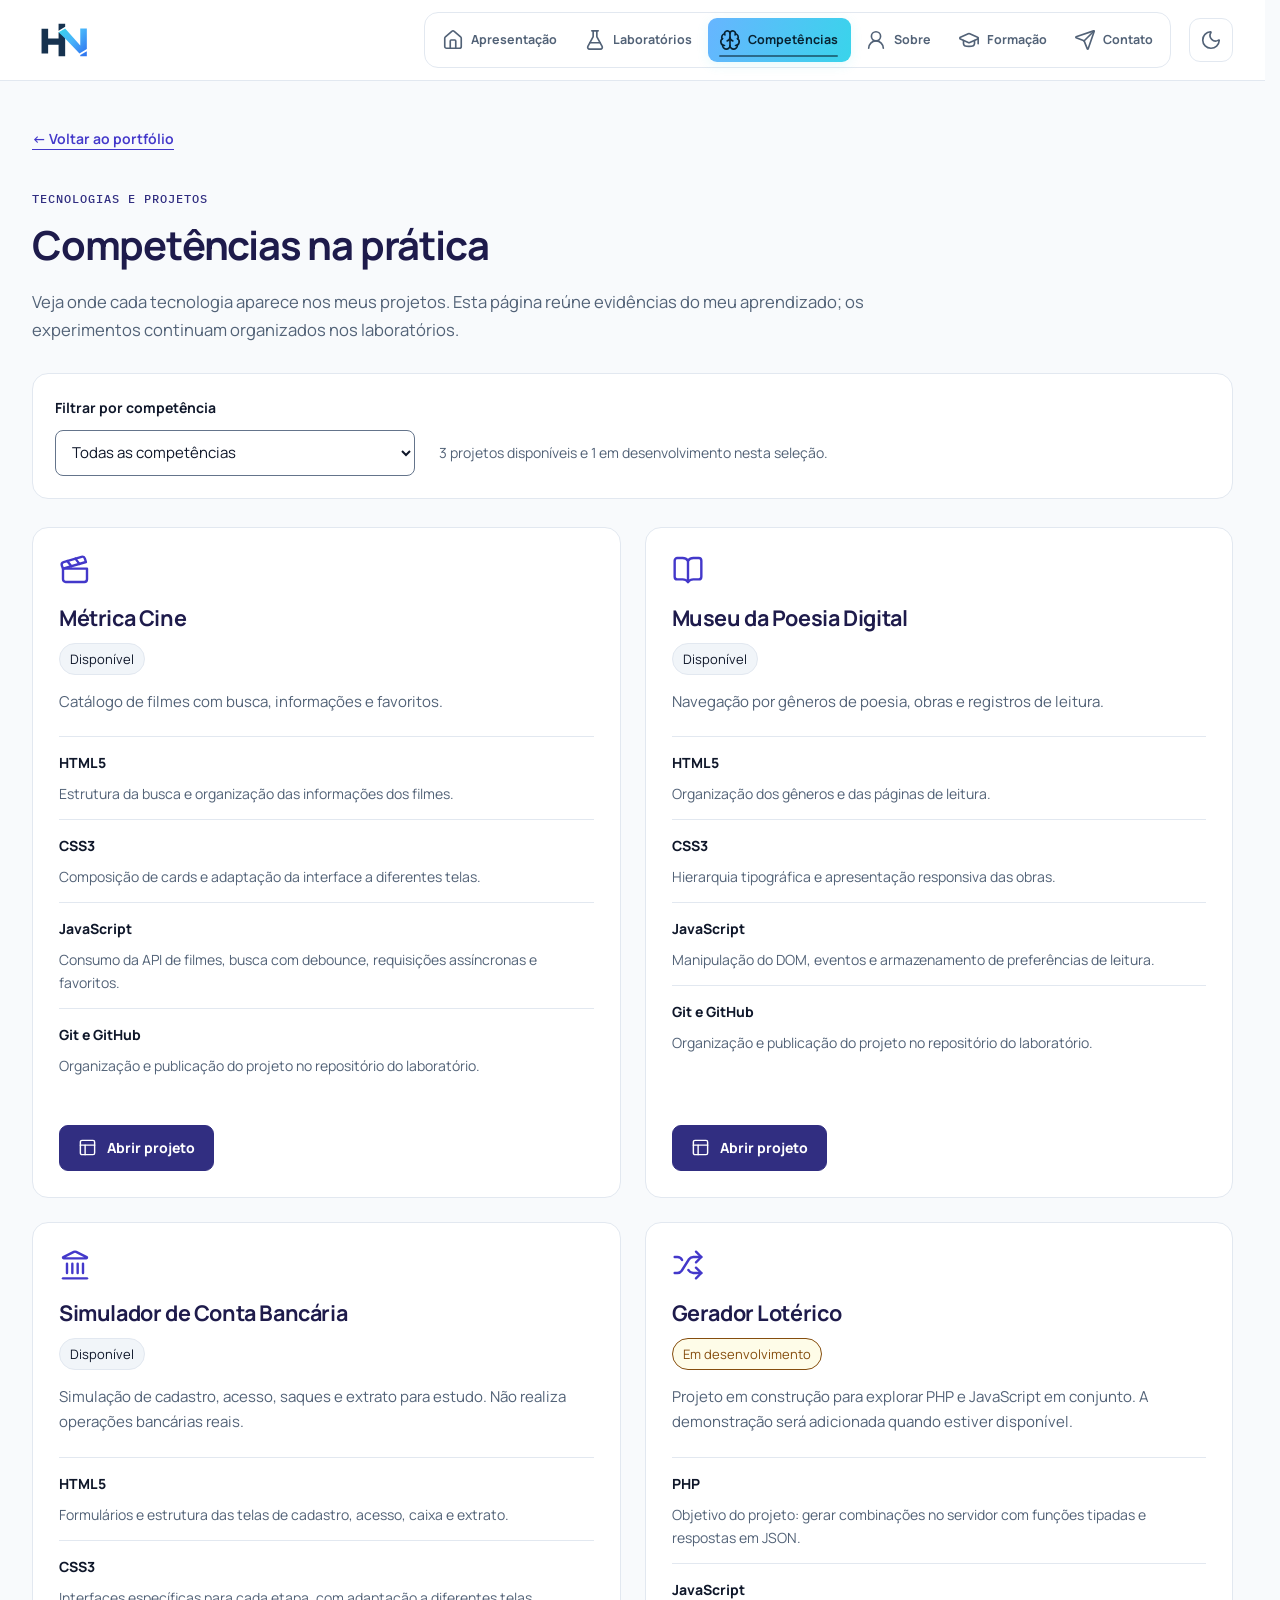
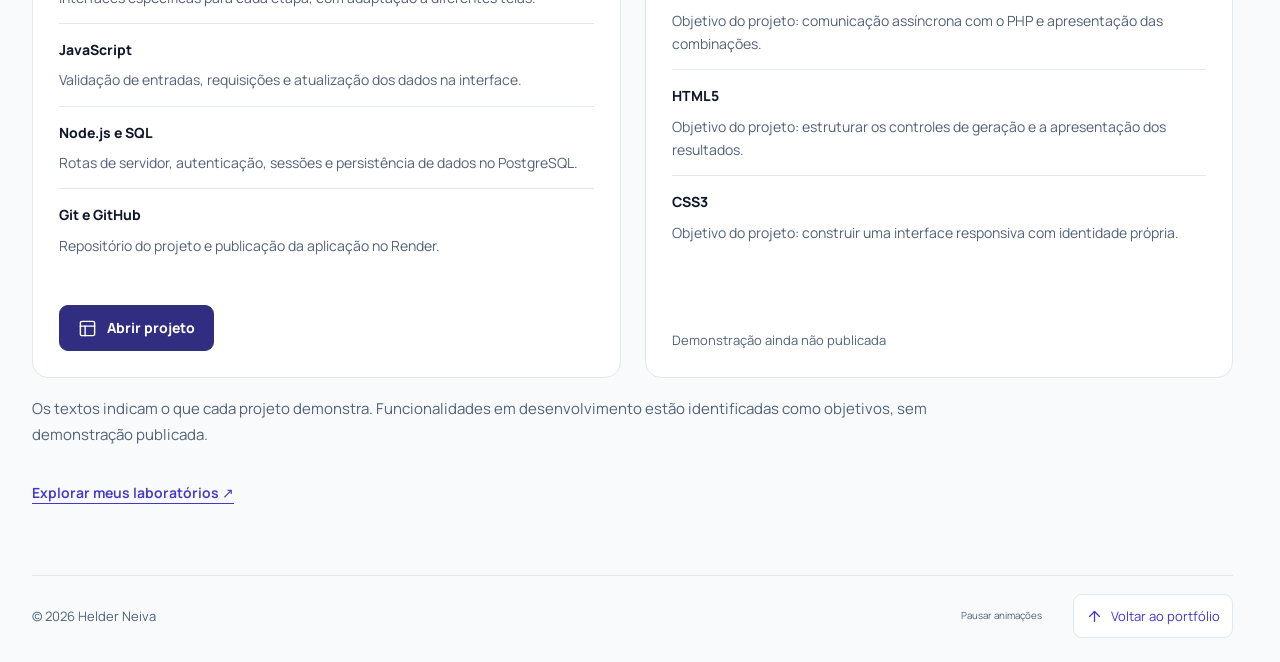
==== commit ac152ec1: "primeira etapa concluida" ====
--- a/competencias.html
+++ b/competencias.html
@@ -10,7 +10,16 @@
     <meta property="og:title" content="Competências na prática | Helder Neiva">
     <meta property="og:description" content="Veja como aplico HTML, CSS, JavaScript, PHP, Node.js, SQL e Git nos meus projetos.">
 
-    <link rel="icon" href="favicon.ico" type="image/x-icon">
+    <link rel="canonical" href="https://helderneiva.github.io/portfolio/competencias.html">
+    <meta property="og:url" content="https://helderneiva.github.io/portfolio/competencias.html">
+    <meta property="og:image" content="https://helderneiva.github.io/portfolio/imagens/compartilhamento.png">
+    <meta property="og:image:width" content="1200">
+    <meta property="og:image:height" content="630">
+    <meta property="og:image:alt" content="Helder Neiva — Desenvolvimento web. Interfaces, lógica e projetos em prática.">
+    <meta name="twitter:card" content="summary_large_image">
+
+    <link rel="icon" href="favicon.ico?v=hn-1" type="image/x-icon" sizes="16x16 32x32 48x48">
+    <link rel="icon" href="favicon.svg?v=hn-1" type="image/svg+xml" sizes="any">
 
     <title>Competências na prática | Helder Neiva</title>
 
@@ -19,10 +28,13 @@
     <link rel="stylesheet" href="estilos/paleta.css">
     <link rel="stylesheet" href="estilos/style.css">
     <link rel="stylesheet" href="estilos/competencias.css">
+    <link rel="stylesheet" href="estilos/finalizacao.css">
+    <link rel="stylesheet" href="estilos/impressao.css" media="print">
 
     <script src="scripts/lucide.js" defer></script>
     <script src="scripts/configuracao.js" defer></script>
     <script src="scripts/script.js" defer></script>
+    <script src="scripts/destaques.js" defer></script>
     <script src="scripts/competencias.js" defer></script>
 </head>
 <body>
@@ -30,9 +42,8 @@
 
     <header class="cabecalho">
         <div class="cabecalho-interno">
-            <a class="assinatura" href="index.html#perfil">
-                Helder Neiva
-                <span>DESENVOLVIMENTO WEB</span>
+            <a class="assinatura" aria-label="Helder Neiva, início" href="index.html#perfil">
+                <span class="assinatura-monograma" aria-hidden="true">HN</span>
             </a>
 
             <nav class="navegacao" aria-label="Navegação principal">
@@ -55,7 +66,7 @@
                             </a>
                         </li>
                         <li>
-                            <a class="item-menu" href="index.html#competencias" aria-label="Competências" aria-current="page">
+                            <a class="item-menu" href="competencias.html" aria-label="Competências" aria-current="page">
                                 <span class="icone" data-lucide="brain" aria-hidden="true"></span>
                                 <span class="menu-texto">Competências</span>
                                 <span class="menu-dica" aria-hidden="true">Competências</span>
@@ -83,6 +94,8 @@
                             </a>
                         </li>
                     </ul>
+
+                    <span class="secao-menu" id="secao-menu" aria-hidden="true">Competências</span>
                 </div>
             </nav>
 
@@ -99,10 +112,12 @@
 
         <p class="marcador">TECNOLOGIAS E PROJETOS</p>
         <h1>Competências na prática</h1>
+
         <p class="introducao">Veja onde cada tecnologia aparece nos meus projetos. Esta página reúne evidências do meu aprendizado; os experimentos continuam organizados nos laboratórios.</p>
 
         <div class="filtros">
             <label for="filtro-tecnologia">Filtrar por competência</label>
+
             <select class="filtro-select" id="filtro-tecnologia">
                 <option value="todos">Todas as competências</option>
                 <option value="html">HTML5</option>
@@ -113,7 +128,7 @@
                 <option value="git">Git e GitHub</option>
             </select>
 
-            <p class="contagem" id="contagem-projetos" role="status" aria-live="polite" aria-atomic="true">4 projetos nesta seleção.</p>
+            <p class="contagem" id="contagem-projetos" role="status" aria-live="polite" aria-atomic="true">3 projetos disponíveis e 1 em desenvolvimento nesta seleção.</p>
 
             <noscript>
                 <p>Com o JavaScript desativado, todos os projetos e suas competências permanecem visíveis.</p>
@@ -121,10 +136,12 @@
         </div>
 
         <div class="grade-evidencias">
-            <article class="projeto-evidencia" data-tecnologias="html css javascript git">
+            <article class="projeto-evidencia" data-tecnologias="html css javascript git" data-situacao="disponivel">
                 <span class="icone" data-lucide="clapperboard" aria-hidden="true"></span>
+
                 <h2>Métrica Cine</h2>
                 <span class="etiqueta">Disponível</span>
+
                 <p>Catálogo de filmes com busca, informações e favoritos.</p>
 
                 <dl class="evidencias">
@@ -132,14 +149,17 @@
                         <dt>HTML5</dt>
                         <dd>Estrutura da busca e organização das informações dos filmes.</dd>
                     </div>
+
                     <div data-evidencia="css">
                         <dt>CSS3</dt>
                         <dd>Composição de cards e adaptação da interface a diferentes telas.</dd>
                     </div>
+
                     <div data-evidencia="javascript">
                         <dt>JavaScript</dt>
                         <dd>Consumo da API de filmes, busca com debounce, requisições assíncronas e favoritos.</dd>
                     </div>
+
                     <div data-evidencia="git">
                         <dt>Git e GitHub</dt>
                         <dd>Organização e publicação do projeto no repositório do laboratório.</dd>
@@ -155,10 +175,12 @@
                 </div>
             </article>
 
-            <article class="projeto-evidencia" data-tecnologias="html css javascript git">
+            <article class="projeto-evidencia" data-tecnologias="html css javascript git" data-situacao="disponivel">
                 <span class="icone" data-lucide="book-open" aria-hidden="true"></span>
+
                 <h2>Museu da Poesia Digital</h2>
                 <span class="etiqueta">Disponível</span>
+
                 <p>Navegação por gêneros de poesia, obras e registros de leitura.</p>
 
                 <dl class="evidencias">
@@ -166,14 +188,17 @@
                         <dt>HTML5</dt>
                         <dd>Organização dos gêneros e das páginas de leitura.</dd>
                     </div>
+
                     <div data-evidencia="css">
                         <dt>CSS3</dt>
                         <dd>Hierarquia tipográfica e apresentação responsiva das obras.</dd>
                     </div>
+
                     <div data-evidencia="javascript">
                         <dt>JavaScript</dt>
                         <dd>Manipulação do DOM, eventos e armazenamento de preferências de leitura.</dd>
                     </div>
+
                     <div data-evidencia="git">
                         <dt>Git e GitHub</dt>
                         <dd>Organização e publicação do projeto no repositório do laboratório.</dd>
@@ -189,10 +214,12 @@
                 </div>
             </article>
 
-            <article class="projeto-evidencia" data-tecnologias="html css javascript node-sql git">
+            <article class="projeto-evidencia" data-tecnologias="html css javascript node-sql git" data-situacao="disponivel">
                 <span class="icone" data-lucide="landmark" aria-hidden="true"></span>
+
                 <h2>Simulador de Conta Bancária</h2>
                 <span class="etiqueta">Disponível</span>
+
                 <p>Simulação de cadastro, acesso, saques e extrato para estudo. Não realiza operações bancárias reais.</p>
 
                 <dl class="evidencias">
@@ -200,18 +227,22 @@
                         <dt>HTML5</dt>
                         <dd>Formulários e estrutura das telas de cadastro, acesso, caixa e extrato.</dd>
                     </div>
+
                     <div data-evidencia="css">
                         <dt>CSS3</dt>
                         <dd>Interfaces específicas para cada etapa, com adaptação a diferentes telas.</dd>
                     </div>
+
                     <div data-evidencia="javascript">
                         <dt>JavaScript</dt>
                         <dd>Validação de entradas, requisições e atualização dos dados na interface.</dd>
                     </div>
+
                     <div data-evidencia="node-sql">
                         <dt>Node.js e SQL</dt>
                         <dd>Rotas de servidor, autenticação, sessões e persistência de dados no PostgreSQL.</dd>
                     </div>
+
                     <div data-evidencia="git">
                         <dt>Git e GitHub</dt>
                         <dd>Repositório do projeto e publicação da aplicação no Render.</dd>
@@ -227,10 +258,12 @@
                 </div>
             </article>
 
-            <article class="projeto-evidencia" data-tecnologias="php html css javascript">
+            <article class="projeto-evidencia" data-tecnologias="php html css javascript" data-situacao="desenvolvimento">
                 <span class="icone" data-lucide="shuffle" aria-hidden="true"></span>
+
                 <h2>Gerador Lotérico</h2>
                 <span class="etiqueta">Em desenvolvimento</span>
+
                 <p>Projeto em construção para explorar PHP e JavaScript em conjunto. A demonstração será adicionada quando estiver disponível.</p>
 
                 <dl class="evidencias">
@@ -238,14 +271,17 @@
                         <dt>PHP</dt>
                         <dd>Objetivo do projeto: gerar combinações no servidor com funções tipadas e respostas em JSON.</dd>
                     </div>
+
                     <div data-evidencia="javascript">
                         <dt>JavaScript</dt>
                         <dd>Objetivo do projeto: comunicação assíncrona com o PHP e apresentação das combinações.</dd>
                     </div>
+
                     <div data-evidencia="html">
                         <dt>HTML5</dt>
                         <dd>Objetivo do projeto: estruturar os controles de geração e a apresentação dos resultados.</dd>
                     </div>
+
                     <div data-evidencia="css">
                         <dt>CSS3</dt>
                         <dd>Objetivo do projeto: construir uma interface responsiva com identidade própria.</dd>
@@ -259,12 +295,23 @@
         </div>
 
         <p class="texto-secao">Os textos indicam o que cada projeto demonstra. Funcionalidades em desenvolvimento estão identificadas como objetivos, sem demonstração publicada.</p>
+
         <a class="link-texto" href="index.html#laboratorios">Explorar meus laboratórios ↗</a>
     </main>
 
     <footer class="rodape">
-        <p>Helder Neiva · Desenvolvimento web · <span id="ano">2026</span></p>
-        <a href="index.html">Voltar ao portfólio</a>
+        <p>© <span id="ano">2026</span> Helder Neiva</p>
+
+        <div class="rodape-acoes">
+            <a class="link-texto" data-link="repositorioPortfolio" hidden>Código do portfólio</a>
+
+            <button class="pausar" id="pausar-animacoes" type="button" aria-pressed="false" hidden>Pausar animações</button>
+
+            <a class="voltar-topo" href="index.html#perfil">
+                <span class="icone" data-lucide="arrow-up" aria-hidden="true"></span>
+                Voltar ao portfólio
+            </a>
+        </div>
     </footer>
 </body>
 </html>
--- a/estilos/style.css
+++ b/estilos/style.css
@@ -94,7 +94,7 @@
 }
 
 #conteudo, #perfil, section[id] {
-    scroll-margin-top: calc(var(--altura-menu) + 20px);
+    scroll-margin-top: calc(var(--altura-menu) + 8px);
 }
 
 section[id]:focus {
@@ -339,7 +339,12 @@
 
 .perfil-capa {
     height: 118px;
-    background: linear-gradient(125deg, var(--perfil-gradiente-inicio), var(--perfil-gradiente-meio), var(--perfil-gradiente-fim));
+    background: linear-gradient(
+        125deg,
+        var(--perfil-gradiente-inicio),
+        var(--perfil-gradiente-meio),
+        var(--perfil-gradiente-fim)
+    );
 }
 
 .retrato {
@@ -462,7 +467,10 @@
     font-size: 0.875em;
     font-weight: 750;
     text-decoration: none;
-    transition: transform 180ms ease, background-color 180ms ease, box-shadow 180ms ease;
+    transition:
+        transform 180ms ease,
+        background-color 180ms ease,
+        box-shadow 180ms ease;
 }
 
 .botao:hover {
@@ -571,7 +579,11 @@
     padding: 22px;
     border: 1px solid var(--borda);
     border-radius: var(--raio-card);
-    background: linear-gradient(145deg, var(--fundo-card), var(--fundo-elevado));
+    background: linear-gradient(
+        145deg,
+        var(--fundo-card),
+        var(--fundo-elevado)
+    );
 }
 
 .foco-profissional-topo, .foco-profissional-item {
@@ -662,7 +674,10 @@
 }
 
 .laboratorio-disponivel {
-    transition: transform 180ms ease, border-color 180ms ease, box-shadow 180ms ease;
+    transition:
+        transform 180ms ease,
+        border-color 180ms ease,
+        box-shadow 180ms ease;
 }
 
 .laboratorio-disponivel:hover,
@@ -711,7 +726,9 @@
     padding: 22px;
     overflow: hidden;
     border: 0;
-    background-image: linear-gradient(90deg, #03071280, #03071218), var(--lab-capa);
+    background-image:
+        linear-gradient(90deg, #03071280, #03071218),
+        var(--lab-capa);
     background-size: 100% 100%, 240% 240%;
     color: #FFFFFF;
     text-align: left;
@@ -739,7 +756,11 @@
     bottom: 0;
     left: 0;
     height: 2px;
-    background: linear-gradient(90deg, transparent, var(--lab-linha));
+    background: linear-gradient(
+        90deg,
+        transparent,
+        var(--lab-linha)
+    );
     box-shadow: 0 -3px 20px 3px var(--lab-brilho);
     pointer-events: none;
 }
@@ -884,22 +905,79 @@
     height: 18px;
 }
 
-/* Cards de competências compactos. */
+/* Competências: mesma moldura e proporção para todos os ícones. */
+
+.grade-competencias {
+    --card-fundo-inicio: #FFFFFF;
+    --card-fundo-fim: #F0F5FC;
+    --card-borda: #B8CBE2;
+
+    --barra-cor-1: #4338CA;
+    --barra-cor-2: #7952D8;
+    --barra-cor-3: #2563EB;
+    --barra-cor-4: #087FAD;
+    --barra-cor-5: #0F8B79;
+
+    --barra-trilho: #DBE5F1;
+}
+
+html[data-theme="dark"] .grade-competencias {
+    --card-fundo-inicio: #111D2D;
+    --card-fundo-fim: #18273A;
+    --card-borda: #385171;
+
+    --barra-cor-1: #7C6CFF;
+    --barra-cor-2: #B396FF;
+    --barra-cor-3: #67B5FF;
+    --barra-cor-4: #39D4EB;
+    --barra-cor-5: #51D6B1;
+
+    --barra-trilho: #28374B;
+}
+
+@media (prefers-color-scheme: dark) {
+    html:not([data-theme]) .grade-competencias {
+        --card-fundo-inicio: #111D2D;
+        --card-fundo-fim: #18273A;
+        --card-borda: #385171;
+
+        --barra-cor-1: #7C6CFF;
+        --barra-cor-2: #B396FF;
+        --barra-cor-3: #67B5FF;
+        --barra-cor-4: #39D4EB;
+        --barra-cor-5: #51D6B1;
+
+        --barra-trilho: #28374B;
+    }
+}
 
 .competencia {
     overflow: hidden;
-    border: 1px solid var(--borda-forte);
+    border: 1px solid var(--card-borda);
     border-radius: var(--raio-card);
-    background: linear-gradient(145deg, var(--fundo-card), var(--fundo-elevado));
-    box-shadow: 0 12px 28px var(--sombra), inset 0 1px 0 #FFFFFF0A;
+    background: linear-gradient(
+        145deg,
+        var(--card-fundo-inicio),
+        var(--card-fundo-fim)
+    );
+    box-shadow:
+        0 12px 28px var(--sombra),
+        inset 0 1px 0 #FFFFFF0A;
     opacity: 1;
     translate: 0 0;
-    transition: opacity 500ms ease var(--atraso, 0ms), translate 500ms ease var(--atraso, 0ms), border-color 180ms ease, transform 180ms ease, box-shadow 180ms ease;
+    transition:
+        opacity 500ms ease var(--atraso, 0ms),
+        translate 500ms ease var(--atraso, 0ms),
+        border-color 180ms ease,
+        transform 180ms ease,
+        box-shadow 180ms ease;
 }
 
 .competencia:hover, .competencia:focus-within {
     border-color: var(--borda-hover);
-    box-shadow: 0 16px 34px var(--sombra), 0 0 0 1px var(--brilho-destaque);
+    box-shadow:
+        0 16px 34px var(--sombra),
+        0 0 0 1px var(--brilho-destaque);
     transform: translateY(-3px);
 }
 
@@ -934,40 +1012,49 @@
 .competencia-titulo {
     order: 1;
     display: grid;
-    grid-template-columns: 36px minmax(0, 1fr) auto;
+    grid-template-columns: 42px minmax(0, 1fr) auto;
     align-items: center;
     gap: 10px;
     min-height: 76px;
     padding: 14px 16px;
     border-bottom: 1px solid #FFFFFF18;
-    background: linear-gradient(120deg, #14294D 0%, #34348F 55%, #4B5ED0 100%);
+    background: linear-gradient(
+        115deg,
+        #162947 0%,
+        #253B75 55%,
+        #40489B 100%
+    );
     color: #FFFFFF;
 }
 
+.competencia-icone {
+    display: grid;
+    place-items: center;
+    width: 42px;
+    height: 42px;
+    border: 1px solid #8BBEFF66;
+    border-radius: 12px;
+    background: linear-gradient(
+        145deg,
+        #84B9FF22,
+        #091A3655
+    );
+    box-shadow:
+        inset 0 1px 0 #FFFFFF1F,
+        0 4px 10px #03071226;
+    color: #A5D5FF;
+}
+
+.competencia-icone > .icone,
 .competencia-titulo > .icone {
-    width: 36px;
-    height: 36px;
-    color: #65B6FF;
-    stroke-width: 1.5;
-}
-
-.competencia-titulo .marca-texto {
-    fill: currentColor;
-    stroke: none;
-    font-family: var(--mono);
-    font-size: 0.8125em;
-    font-weight: 500;
-    letter-spacing: -1px;
-}
-
-.competencia-titulo .marca-php {
-    font-size: 0.75em;
-    font-style: italic;
+    width: 24px;
+    height: 24px;
+    stroke-width: 1.8;
 }
 
 .competencia-titulo h3 {
     color: #FFFFFF;
-    font-size: 0.96em;
+    font-size: 1em;
     line-height: 1.35;
     overflow-wrap: anywhere;
 }
@@ -1030,13 +1117,13 @@
 .barra {
     order: 2;
     flex-shrink: 0;
-    height: 12px;
-    margin: 14px 16px 0;
+    height: 13px;
+    margin: 15px 16px 0;
     overflow: hidden;
-    border: 1px solid var(--borda-forte);
+    border: 1px solid var(--card-borda);
     border-radius: 20px;
-    background: var(--trilho-barra);
-    box-shadow: inset 0 2px 5px #03071226;
+    background: var(--barra-trilho);
+    box-shadow: inset 0 2px 4px #03071226;
 }
 
 .barra > span {
@@ -1045,13 +1132,21 @@
     height: 100%;
     overflow: hidden;
     border-radius: inherit;
-    background: linear-gradient(105deg, var(--barra-inicio), var(--barra-meio), var(--barra-fim), var(--barra-inicio));
-    background-size: 240% 100%;
-    box-shadow: inset 0 1px 0 #FFFFFF40;
+    background: linear-gradient(
+        100deg,
+        var(--barra-cor-1),
+        var(--barra-cor-2),
+        var(--barra-cor-3),
+        var(--barra-cor-4),
+        var(--barra-cor-5),
+        var(--barra-cor-1)
+    );
+    background-size: 300% 100%;
+    box-shadow: inset 0 1px 0 #FFFFFF66;
     transform: scaleX(1);
     transform-origin: left;
-    animation: barra-fluida 8s ease-in-out infinite alternate;
-    transition: transform 1200ms cubic-bezier(0.2, 0.7, 0.2, 1);
+    animation: barra-fluida 10s ease-in-out infinite alternate;
+    transition: transform 1300ms cubic-bezier(0.22, 0.75, 0.25, 1);
     transition-delay: var(--atraso, 0ms);
 }
 
@@ -1059,8 +1154,19 @@
     content: "";
     position: absolute;
     inset: 0;
-    background: linear-gradient(110deg, transparent 30%, var(--reflexo-barra) 50%, transparent 70%);
-    animation: reflexo-suave 7s ease-in-out infinite;
+    background: linear-gradient(
+        110deg,
+        transparent 25%,
+        #FFFFFF55 50%,
+        transparent 75%
+    );
+    animation: reflexo-suave 6s ease-in-out infinite;
+}
+
+.competencia.barra-reiniciada .barra > span {
+    transform: scaleX(0);
+    transition-duration: 280ms;
+    transition-delay: 0ms;
 }
 
 .nivel-3 {
@@ -1143,10 +1249,15 @@
     background: transparent;
     color: var(--texto-secundario);
     font-size: 0.75em;
-    transition: color 180ms ease, background-color 180ms ease, border-color 180ms ease;
-}
-
-.pausar:hover, .pausar:focus-visible {
+    transition:
+        color 180ms ease,
+        background-color 180ms ease,
+        border-color 180ms ease;
+}
+
+.pausar[aria-pressed="true"],
+.pausar:hover,
+.pausar:focus-visible {
     border-color: var(--borda-hover);
     background: var(--fundo-hover);
     color: var(--link);
@@ -1197,66 +1308,6 @@
     80%, 100% {
         transform: translateX(130%);
     }
-}
-
-.sobre-conteudo {
-    max-width: 900px;
-    margin-top: 24px;
-    color: var(--texto-secundario);
-}
-
-.sobre-conteudo p + p {
-    margin-top: 16px;
-}
-
-.sobre-conteudo strong {
-    color: var(--texto);
-}
-
-.cursos {
-    margin-top: 28px;
-}
-
-.curso {
-    position: relative;
-    display: grid;
-    grid-template-columns: 175px minmax(0, 1fr);
-    gap: 24px;
-    margin-left: 6px;
-    padding: 0 0 30px 26px;
-    border-left: 1px solid var(--borda-forte);
-}
-
-.curso:last-child {
-    padding-bottom: 0;
-}
-
-.curso::before {
-    content: "";
-    position: absolute;
-    top: 6px;
-    left: -5px;
-    width: 9px;
-    height: 9px;
-    border: 2px solid var(--fundo-principal);
-    border-radius: 50%;
-    background: var(--destaque);
-}
-
-.curso h3 {
-    font-size: 1.05em;
-}
-
-.periodo {
-    padding-top: 4px;
-    color: var(--texto-secundario);
-    font: 400 0.75em/1.6 var(--mono);
-}
-
-.curso p {
-    margin-top: 7px;
-    color: var(--texto-secundario);
-    font-size: 0.9em;
 }
 
 .etiqueta, .status-lab:not(.lab-status) {
@@ -1567,11 +1618,6 @@
         min-height: 0;
     }
 
-    .curso {
-        grid-template-columns: minmax(0, 1fr);
-        gap: 8px;
-    }
-
     .capa-laboratorio {
         min-height: 192px;
     }
@@ -1592,14 +1638,14 @@
     }
 
     .competencia-titulo {
-        grid-template-columns: 34px minmax(0, 1fr) auto;
+        grid-template-columns: 38px minmax(0, 1fr) auto;
         gap: 8px;
         padding: 12px;
     }
 
-    .competencia-titulo > .icone {
-        width: 34px;
-        height: 34px;
+    .competencia-icone {
+        width: 38px;
+        height: 38px;
     }
 }
 
@@ -1613,6 +1659,7 @@
         transition: none !important;
     }
 
+    .competencia.barra-reiniciada .barra > span,
     .competencia.entrada-pendente .barra > span,
     .competencia:hover,
     .competencia:focus-within,
@@ -1633,53 +1680,38 @@
     }
 }
 
+/* A pausa conclui as entradas sem esconder conteúdo. */
+
+html.animacoes-pausadas .competencia,
+html.animacoes-pausadas .barra > span {
+    transition: none;
+}
+
+html.animacoes-pausadas .competencia.entrada-pendente {
+    opacity: 1;
+    translate: 0 0;
+}
+
+html.animacoes-pausadas .competencia .barra > span {
+    transform: scaleX(1);
+}
+
+.capa-laboratorio.efeitos-fora,
+.capa-laboratorio.efeitos-fora::before {
+    animation-play-state: paused;
+}
+
 @media print {
-    :root, html[data-theme] {
-        --fundo-principal: #FFFFFF;
-        --fundo-card: #FFFFFF;
-        --fundo-elevado: #F4F4F4;
-        --texto: #222222;
-        --texto-secundario: #444444;
-        --destaque-titulo: #111111;
-        --borda: #BBBBBB;
-        --link: #312E81;
-        --destaque: #312E81;
-        --destaque-inverso: #FFFFFF;
-    }
-
-    .cabecalho, .visualizador, .ampliar, .pausar, .pular {
-        display: none !important;
-    }
-
-    .estrutura, .rodape, .pagina-competencias {
-        width: 100%;
-        max-width: none;
-        margin: 0;
-    }
-
-    .inicio {
-        display: block;
-    }
-
-    .perfil {
-        max-width: none;
-        margin-bottom: 26px;
-        box-shadow: none;
-    }
-
-    .competencia.entrada-pendente {
-        opacity: 1;
-        translate: 0 0;
-    }
-
-    .barra > span,
-    .competencia.entrada-pendente .barra > span {
-        animation: none;
-        transform: none;
-        print-color-adjust: exact;
-    }
-
-    article {
-        break-inside: avoid;
+    html:root .grade-competencias {
+        --card-fundo-inicio: #FFFFFF;
+        --card-fundo-fim: #FFFFFF;
+        --card-borda: #BBBBBB;
+        --barra-trilho: #EEEEEE;
+    }
+
+    .competencia-icone {
+        border-color: #777777;
+        background: #FFFFFF;
+        color: #333333;
     }
 }
--- a/estilos/competencias.css
+++ b/estilos/competencias.css
@@ -105,7 +105,7 @@
     color: var(--texto);
 }
 
-.projeto-evidencia[data-tecnologias^="php"] .etiqueta {
+.projeto-evidencia[data-situacao="desenvolvimento"] .etiqueta {
     border-color: var(--aviso);
     background: var(--aviso-fundo);
     color: var(--aviso);
@@ -163,14 +163,4 @@
     .projeto-evidencia {
         padding: 22px;
     }
-}
-
-@media print {
-    .filtros {
-        display: none;
-    }
-
-    .grade-evidencias {
-        grid-template-columns: minmax(0, 1fr);
-    }
 }
--- a/estilos/finalizacao.css
+++ b/estilos/finalizacao.css
@@ -0,0 +1,800 @@
+@charset "UTF-8";
+
+/* Ajustes finais. Carregar depois dos estilos das seções e antes da impressão. */
+:root {
+    --assinatura-imagem: url("../icones/logo-hn-claro.svg");
+    --menu-superficie: #FFFFFFEB;
+    --menu-hover-fundo: #E0F2FE;
+    --menu-hover-cor: #075985;
+    --menu-gradiente: linear-gradient(110deg, #67B5FF, #39D4EB);
+    --menu-ativo-cor: #082332;
+}
+
+html[data-theme="dark"] {
+    --assinatura-imagem: url("../icones/logo-hn.svg");
+    --menu-superficie: #161B22EB;
+    --menu-hover-fundo: #12354A;
+    --menu-hover-cor: #8DE8F5;
+}
+
+@media (prefers-color-scheme: dark) {
+    html:not([data-theme]) {
+        --assinatura-imagem: url("../icones/logo-hn.svg");
+        --menu-superficie: #161B22EB;
+        --menu-hover-fundo: #12354A;
+        --menu-hover-cor: #8DE8F5;
+    }
+}
+
+#conteudo,
+#perfil,
+section[id],
+#destaque {
+    scroll-margin-top: calc(var(--altura-menu, 88px) + 16px);
+}
+
+.cabecalho {
+    background: var(--menu-superficie);
+    backdrop-filter: blur(14px);
+    -webkit-backdrop-filter: blur(14px);
+}
+
+.cabecalho-interno {
+    min-height: 80px;
+    gap: 18px;
+}
+
+.assinatura {
+    position: relative;
+    display: inline-flex;
+    align-items: center;
+    justify-content: center;
+    flex-shrink: 0;
+    width: 64px;
+    height: 52px;
+    min-height: 44px;
+    padding: 8px;
+    border: 0;
+    border-radius: 10px;
+    background: transparent;
+    text-decoration: none;
+    transition: transform 200ms ease;
+}
+
+.assinatura::after {
+    content: "";
+    position: absolute;
+    right: 10px;
+    bottom: 3px;
+    left: 10px;
+    height: 2px;
+    border-radius: 2px;
+    background: linear-gradient(90deg, #58A6FF, #39D4EB);
+    opacity: 0;
+    transform: scaleX(0.5);
+    transition: opacity 200ms ease, transform 200ms ease;
+}
+
+.assinatura > .assinatura-monograma {
+    display: block;
+    flex-shrink: 0;
+    width: 48px;
+    height: 36px;
+    margin: 0;
+    border: 0;
+    border-radius: 0;
+    background: var(--assinatura-imagem) center / contain no-repeat;
+    color: transparent;
+    font-size: 0;
+    letter-spacing: 0;
+    transition: filter 200ms ease;
+}
+
+.assinatura:focus-visible {
+    outline: 2px solid var(--foco);
+    outline-offset: 3px;
+}
+
+.assinatura:focus-visible::after {
+    opacity: 0.8;
+    transform: scaleX(1);
+}
+
+.assinatura:active {
+    transform: scale(0.97);
+}
+
+@media (hover: hover) and (pointer: fine) {
+    .assinatura:hover {
+        transform: translateY(-2px);
+    }
+
+    .assinatura:hover .assinatura-monograma {
+        filter: drop-shadow(0 2px 5px #39D4EB40);
+    }
+
+    .assinatura:hover::after {
+        opacity: 0.8;
+        transform: scaleX(1);
+    }
+}
+
+html.animacoes-pausadas .assinatura,
+html.animacoes-pausadas .assinatura::after,
+html.animacoes-pausadas .assinatura > .assinatura-monograma {
+    transition: none;
+    transform: none;
+    filter: none;
+}
+
+.menu-base {
+    display: flex;
+    align-items: center;
+    gap: 10px;
+    border-radius: 14px;
+}
+
+.menu {
+    gap: 3px;
+}
+
+.menu .item-menu,
+.menu .item-menu[aria-current] {
+    width: auto;
+    height: 44px;
+    padding: 0 12px;
+    border-radius: 9px;
+    transition: color 200ms ease, background-color 200ms ease;
+}
+
+.menu .menu-texto,
+.menu .item-menu[aria-current] .menu-texto {
+    max-width: none;
+    margin-left: 7px;
+    opacity: 1;
+    font-size: 0.78em;
+    transition: none;
+}
+
+.menu .item-menu:hover,
+.menu .item-menu:focus-visible {
+    background: var(--menu-hover-fundo);
+    color: var(--menu-hover-cor);
+}
+
+.menu .item-menu[aria-current] {
+    background: var(--menu-gradiente);
+    color: var(--menu-ativo-cor);
+}
+
+.menu-pronto .menu .item-menu[aria-current] {
+    background: transparent;
+}
+
+.menu .item-menu[aria-current]::after {
+    content: "";
+    position: absolute;
+    right: 12px;
+    bottom: 5px;
+    left: 12px;
+    height: 2px;
+    border-radius: 2px;
+    background: currentColor;
+    opacity: 0.55;
+}
+
+.indicador-menu {
+    border-radius: 9px;
+    background: var(--menu-gradiente);
+    box-shadow: 0 3px 12px #39D4EB20;
+    transition: transform 280ms ease, width 280ms ease;
+}
+
+.menu .item-menu:hover .icone {
+    transform: translateY(-2px);
+}
+
+.menu .menu-dica,
+.secao-menu {
+    display: none;
+}
+
+.estrutura {
+    margin-top: 32px;
+}
+
+.inicio {
+    grid-template-columns: 290px minmax(0, 1fr);
+    gap: 40px;
+    margin-bottom: 32px;
+}
+
+.perfil-capa {
+    height: 100px;
+}
+
+.retrato {
+    width: 144px;
+    height: 144px;
+    margin-top: -56px;
+}
+
+.perfil-conteudo {
+    padding: 22px;
+}
+
+.perfil h1 {
+    font-size: 1.8em;
+}
+
+.perfil-resumo {
+    margin-top: 18px;
+    padding-top: 18px;
+}
+
+.perfil .disponibilidade {
+    margin-top: 16px;
+    padding: 11px;
+}
+
+.apresentacao {
+    padding-top: 8px;
+    background: radial-gradient(ellipse at 70% 10%, var(--brilho-destaque), transparent 65%);
+}
+
+.apresentacao h2 {
+    margin-top: 16px;
+    font-size: 2.65em;
+    letter-spacing: -1.5px;
+}
+
+.apresentacao h2 > span {
+    background: linear-gradient(100deg, var(--link), var(--gradiente-fim));
+    -webkit-background-clip: text;
+    background-clip: text;
+    color: transparent;
+}
+
+.apresentacao .introducao {
+    margin-top: 20px;
+    max-width: 760px;
+    font-size: 0.96em;
+}
+
+.apresentacao > .acoes {
+    margin-top: 20px;
+}
+
+.projeto-destaque {
+    display: grid;
+    grid-template-columns: 180px minmax(0, 1fr);
+    overflow: hidden;
+    margin-top: 24px;
+    border: 1px solid var(--borda-hover);
+    border-radius: var(--raio-card);
+    background: var(--fundo-card);
+    box-shadow: 0 10px 28px var(--sombra);
+}
+
+.destaque-visual {
+    display: flex;
+    align-items: center;
+    justify-content: center;
+    flex-direction: column;
+    gap: 18px;
+    min-height: 200px;
+    padding: 16px;
+    background: linear-gradient(140deg, #102A46, #253B75 60%, #146176);
+    color: #BEEFFF;
+    text-align: center;
+}
+
+.destaque-visual > .icone {
+    width: 48px;
+    height: 48px;
+}
+
+.destaque-visual > span:last-child {
+    font: 500 0.65em/1.7 var(--mono);
+    letter-spacing: 1px;
+}
+
+.destaque-visual.com-imagem {
+    padding: 0;
+}
+
+.destaque-visual img {
+    width: 100%;
+    height: 100%;
+    min-height: 200px;
+    object-fit: cover;
+}
+
+.destaque-conteudo {
+    min-width: 0;
+    padding: 20px;
+}
+
+.destaque-conteudo h3 {
+    margin-top: 8px;
+    font-size: 1.1em;
+}
+
+.destaque-conteudo > p:not(.marcador) {
+    margin-top: 9px;
+    color: var(--texto-secundario);
+    font-size: 0.85em;
+    line-height: 1.65;
+}
+
+.destaque-conteudo .acoes {
+    gap: 10px 16px;
+    margin-top: 12px;
+}
+
+.destaque-tecnologias {
+    display: flex;
+    flex-wrap: wrap;
+    gap: 6px;
+    margin-top: 12px;
+    padding: 0;
+    list-style: none;
+}
+
+.destaque-tecnologias li {
+    padding: 3px 8px;
+    border: 1px solid var(--borda);
+    border-radius: 6px;
+    background: var(--fundo-elevado);
+    color: var(--texto-secundario);
+    font-size: 0.72em;
+}
+
+.secao.sobre {
+    margin-bottom: 32px;
+    padding: 24px;
+}
+
+.sobre-grade {
+    gap: 24px;
+}
+
+.sobre-biografia {
+    margin-top: 16px;
+    font-size: 0.9375em;
+    line-height: 1.7;
+}
+
+.sobre-biografia p + p {
+    margin-top: 12px;
+}
+
+.sobre-momento {
+    padding: 20px;
+}
+
+.sobre-momento h3 {
+    font-size: 1.15em;
+}
+
+.sobre-resumo-item {
+    padding: 12px 0 12px 40px;
+}
+
+.sobre-resumo dt .icone {
+    top: 16px;
+    width: 25px;
+    height: 25px;
+}
+
+.secao.formacao {
+    border-radius: 16px;
+    margin-bottom: 32px;
+}
+
+.formacao .formacao-cabecalho {
+    grid-template-columns: 48px minmax(0, 1fr) 110px;
+    gap: 16px;
+    min-height: 112px;
+    padding: 18px 24px;
+}
+
+.formacao .formacao-selo {
+    width: 48px;
+    height: 48px;
+    border-radius: 12px;
+}
+
+.formacao .formacao-selo .icone {
+    width: 28px;
+    height: 28px;
+}
+
+.formacao .formacao-emblema {
+    width: 110px;
+    height: 82px;
+}
+
+.formacao .formacao-insignia {
+    width: 106px;
+}
+
+.formacao .formacao-circuito {
+    width: 150px;
+    height: 90px;
+    opacity: 0.14;
+}
+
+.formacao .cursos {
+    padding: 12px 24px 16px 36px;
+}
+
+.formacao .curso {
+    grid-template-columns: 225px minmax(0, 1fr);
+    gap: 18px;
+    padding-top: 8px;
+    padding-bottom: 10px;
+}
+
+.formacao .curso-graduacao h3 {
+    font-size: 1.1em;
+}
+
+.formacao .periodo {
+    font-size: 0.72em;
+}
+
+.formacao .curso .etiqueta {
+    padding: 2px 8px;
+}
+
+.secao.contato {
+    padding: 24px;
+}
+
+.contato h2 {
+    font-size: 1.75em;
+}
+
+.contato-disponibilidade {
+    display: flex;
+    align-items: start;
+    gap: 10px;
+    margin-top: 18px;
+    padding: 12px;
+    border: 1px solid var(--borda);
+    border-radius: 10px;
+    background: var(--fundo-elevado);
+}
+
+.contato-disponibilidade > .icone {
+    width: 20px;
+    height: 20px;
+    margin-top: 3px;
+    color: var(--link);
+}
+
+.contato-disponibilidade strong,
+.contato-disponibilidade div > span {
+    display: block;
+    font-size: 0.8125em;
+}
+
+.contato-disponibilidade div > span {
+    margin-top: 3px;
+    color: var(--texto-secundario);
+}
+
+.contato-email {
+    display: flex;
+    align-items: center;
+    gap: 8px;
+    margin-top: 10px;
+}
+
+.contato-email > a {
+    min-width: 0;
+    overflow-wrap: anywhere;
+    font-size: 0.8125em;
+}
+
+.copiar-email {
+    display: grid;
+    place-items: center;
+    flex-shrink: 0;
+    width: 44px;
+    height: 44px;
+    border: 1px solid var(--borda);
+    border-radius: 9px;
+    background: var(--fundo-elevado);
+    color: var(--link);
+}
+
+.copiar-email:hover {
+    background: var(--fundo-hover);
+    border-color: var(--borda-hover);
+}
+
+.copiar-email .icone {
+    width: 18px;
+    height: 18px;
+}
+
+.retorno-copia {
+    color: var(--texto-secundario);
+    font-size: 0.75em;
+}
+
+.retorno-copia:empty {
+    display: none;
+}
+
+.formulario h3 {
+    margin-bottom: 12px;
+}
+
+.campo {
+    gap: 5px;
+    margin-bottom: 10px;
+}
+
+.campo textarea {
+    height: 96px;
+    min-height: 96px;
+}
+
+.aviso-envio {
+    margin-bottom: 10px;
+    font-size: 0.75em;
+}
+
+.rodape {
+    gap: 16px;
+    padding: 18px 0 24px;
+}
+
+.rodape-acoes {
+    display: flex;
+    align-items: center;
+    flex-wrap: wrap;
+    gap: 12px 20px;
+}
+
+.rodape .pausar {
+    margin: 0;
+    min-height: 44px;
+}
+
+.voltar-topo {
+    display: inline-flex;
+    align-items: center;
+    gap: 8px;
+    min-height: 44px;
+    padding: 6px 12px;
+    border: 1px solid var(--borda);
+    border-radius: 9px;
+    background: var(--fundo-card);
+    text-decoration: none;
+}
+
+.voltar-topo:hover {
+    border-color: var(--borda-hover);
+    background: var(--fundo-hover);
+}
+
+.voltar-topo .icone {
+    width: 17px;
+    height: 17px;
+}
+
+@container contato (min-width: 740px) {
+    .contato-grade {
+        grid-template-columns: minmax(0, 0.7fr) minmax(0, 1.3fr);
+        gap: 24px;
+    }
+
+    .formulario {
+        padding-left: 24px;
+    }
+}
+
+@media (min-width: 721px) and (max-width: 1099px) {
+    .menu .item-menu,
+    .menu .item-menu[aria-current] {
+        width: 42px;
+        padding: 0;
+    }
+
+    .menu .menu-texto,
+    .menu .item-menu[aria-current] .menu-texto {
+        display: none;
+    }
+
+    .secao-menu {
+        display: block;
+        width: 100px;
+        color: var(--texto);
+        font-size: 0.75em;
+        font-weight: 650;
+    }
+}
+
+@media (max-width: 1050px) {
+    .inicio {
+        grid-template-columns: 260px minmax(0, 1fr);
+        gap: 28px;
+    }
+
+    .apresentacao h2 {
+        font-size: 2.2em;
+    }
+
+    .projeto-destaque {
+        grid-template-columns: 130px minmax(0, 1fr);
+    }
+}
+
+@media (max-width: 800px) {
+    .inicio {
+        grid-template-columns: minmax(0, 1fr);
+        gap: 26px;
+    }
+}
+
+@media (max-width: 720px) {
+    .cabecalho-interno {
+        min-height: 72px;
+        gap: 8px;
+    }
+
+    .assinatura {
+        width: 52px;
+        height: 48px;
+        padding: 6px;
+    }
+
+    .assinatura > .assinatura-monograma {
+        width: 40px;
+        height: 30px;
+    }
+
+    .navegacao {
+        margin-left: auto;
+        margin-right: 0;
+    }
+
+    .menu-base {
+        padding: 4px;
+        gap: 0;
+    }
+
+    .menu .item-menu,
+    .menu .item-menu[aria-current] {
+        width: 38px;
+        height: 42px;
+        padding: 0;
+    }
+
+    .menu .menu-texto,
+    .menu .item-menu[aria-current] .menu-texto {
+        display: none;
+    }
+
+    .menu .menu-dica {
+        display: block;
+    }
+
+    .formacao .formacao-cabecalho {
+        grid-template-columns: 44px minmax(0, 1fr);
+        min-height: 0;
+        padding: 18px;
+    }
+
+    .formacao .formacao-selo {
+        width: 44px;
+        height: 44px;
+    }
+
+    .formacao .formacao-emblema {
+        display: none;
+    }
+
+    .formacao .cursos {
+        padding: 12px 18px 16px 28px;
+    }
+
+    .formacao .curso {
+        grid-template-columns: minmax(0, 1fr);
+        gap: 4px;
+    }
+
+    .secao.sobre,
+    .secao.contato {
+        padding: 20px;
+    }
+
+    .sobre-momento {
+        padding: 18px;
+    }
+
+    .rodape-acoes {
+        gap: 8px 14px;
+    }
+}
+
+@media (max-width: 420px) {
+    .assinatura {
+        display: none;
+    }
+
+    .navegacao {
+        margin: 0 auto;
+    }
+
+    .projeto-destaque {
+        grid-template-columns: minmax(0, 1fr);
+    }
+
+    .destaque-visual {
+        min-height: 120px;
+        flex-direction: row;
+    }
+
+    .destaque-visual img {
+        min-height: 0;
+        max-height: 200px;
+    }
+
+    .apresentacao h2 {
+        font-size: 1.95em;
+    }
+}
+
+@media (max-width: 359px) {
+    .menu .item-menu,
+    .menu .item-menu[aria-current] {
+        width: 33px;
+        height: 40px;
+    }
+}
+
+@media (prefers-reduced-motion: reduce) {
+    .menu .item-menu,
+    .indicador-menu {
+        transition: none;
+    }
+
+    .assinatura,
+    .assinatura:hover,
+    .assinatura:active,
+    .assinatura::after,
+    .assinatura > .assinatura-monograma,
+    .assinatura:hover > .assinatura-monograma {
+        transition: none;
+        transform: none;
+        filter: none;
+    }
+
+    .menu .item-menu:hover .icone {
+        transform: none;
+    }
+}
+
+@media print {
+    .projeto-destaque {
+        display: block;
+        break-inside: avoid;
+    }
+
+    .destaque-visual,
+    .copiar-email,
+    .retorno-copia,
+    .rodape-acoes {
+        display: none !important;
+    }
+
+    .apresentacao h2 > span {
+        background: none;
+        color: #111111;
+    }
+}
--- a/estilos/impressao.css
+++ b/estilos/impressao.css
@@ -0,0 +1,163 @@
+@charset "UTF-8";
+
+/* Este arquivo é carregado apenas na impressão. */
+
+:root, html[data-theme] {
+    color-scheme: light;
+
+    --fundo-principal: #FFFFFF;
+    --fundo-card: #FFFFFF;
+    --fundo-elevado: #F4F4F4;
+    --fundo-selecionado: #FFFFFF;
+    --texto: #222222;
+    --texto-secundario: #444444;
+    --destaque-titulo: #111111;
+    --borda: #BBBBBB;
+    --borda-forte: #777777;
+    --link: #312E81;
+    --destaque: #312E81;
+    --destaque-inverso: #FFFFFF;
+}
+
+*, *::before, *::after {
+    animation: none !important;
+    transition: none !important;
+    box-shadow: none !important;
+    text-shadow: none !important;
+}
+
+.cabecalho,
+.visualizador,
+.ampliar,
+.pausar,
+.pular,
+.filtros,
+.formulario,
+.formacao-selo,
+.formacao-emblema {
+    display: none !important;
+}
+
+.estrutura,
+.rodape,
+.pagina-competencias {
+    width: 100%;
+    max-width: none;
+    margin: 0;
+}
+
+.inicio {
+    display: block;
+}
+
+.perfil {
+    max-width: none;
+    margin-bottom: 26px;
+}
+
+.perfil-capa {
+    background: #EEEEEE;
+}
+
+.competencia,
+.competencia.entrada-pendente,
+.formacao,
+.formacao.entrada-pendente,
+html.animacoes-pausadas .formacao {
+    opacity: 1 !important;
+    translate: 0 0 !important;
+    transform: none !important;
+}
+
+.competencia-titulo,
+.capa-laboratorio {
+    background: #EEEEEE;
+    color: #111111;
+}
+
+.competencia-titulo h3,
+.competencia-titulo > .icone,
+.lab-capa-categoria,
+.lab-capa-acao,
+.lab-capa-indice {
+    color: #111111;
+}
+
+.competencia-titulo > span:last-child {
+    border-color: #777777;
+    background: #FFFFFF;
+    color: #111111;
+}
+
+.barra > span,
+.competencia.entrada-pendente .barra > span {
+    background: #666666;
+    transform: none !important;
+    print-color-adjust: exact;
+}
+
+.barra > span::after,
+.capa-laboratorio::before,
+.capa-laboratorio::after,
+.formacao::before,
+.formacao::after,
+.formacao-cabecalho::before,
+.formacao-cabecalho::after {
+    display: none !important;
+}
+
+html:root .secao.sobre {
+    --sobre-titulo: #111111;
+    --sobre-texto: #222222;
+    --sobre-secundario: #444444;
+    --sobre-detalhe: #333333;
+    --sobre-borda: #BBBBBB;
+    --sobre-painel: #FFFFFF;
+
+    background: #FFFFFF;
+}
+
+html:root .secao.formacao {
+    --formacao-titulo: #111111;
+    --formacao-texto: #222222;
+    --formacao-secundario: #444444;
+    --formacao-ambar: #333333;
+    --formacao-borda: #BBBBBB;
+    --formacao-borda-interior: #BBBBBB;
+    --formacao-linha: #777777;
+    --formacao-ponto: #555555;
+    --formacao-fundo-1: #FFFFFF;
+
+    background: #FFFFFF;
+}
+
+.formacao .formacao-cabecalho {
+    grid-template-columns: minmax(0, 1fr);
+    min-height: 0;
+    background: #FFFFFF;
+}
+
+.formacao .curso::before {
+    print-color-adjust: exact;
+}
+
+.grade-evidencias {
+    grid-template-columns: minmax(0, 1fr);
+}
+
+.projeto-evidencia[hidden] {
+    display: flex !important;
+}
+
+.evidencias [data-evidencia][hidden] {
+    display: block !important;
+}
+
+article,
+.sobre-momento {
+    break-inside: avoid;
+}
+
+h1, h2, h3 {
+    break-after: avoid;
+}
